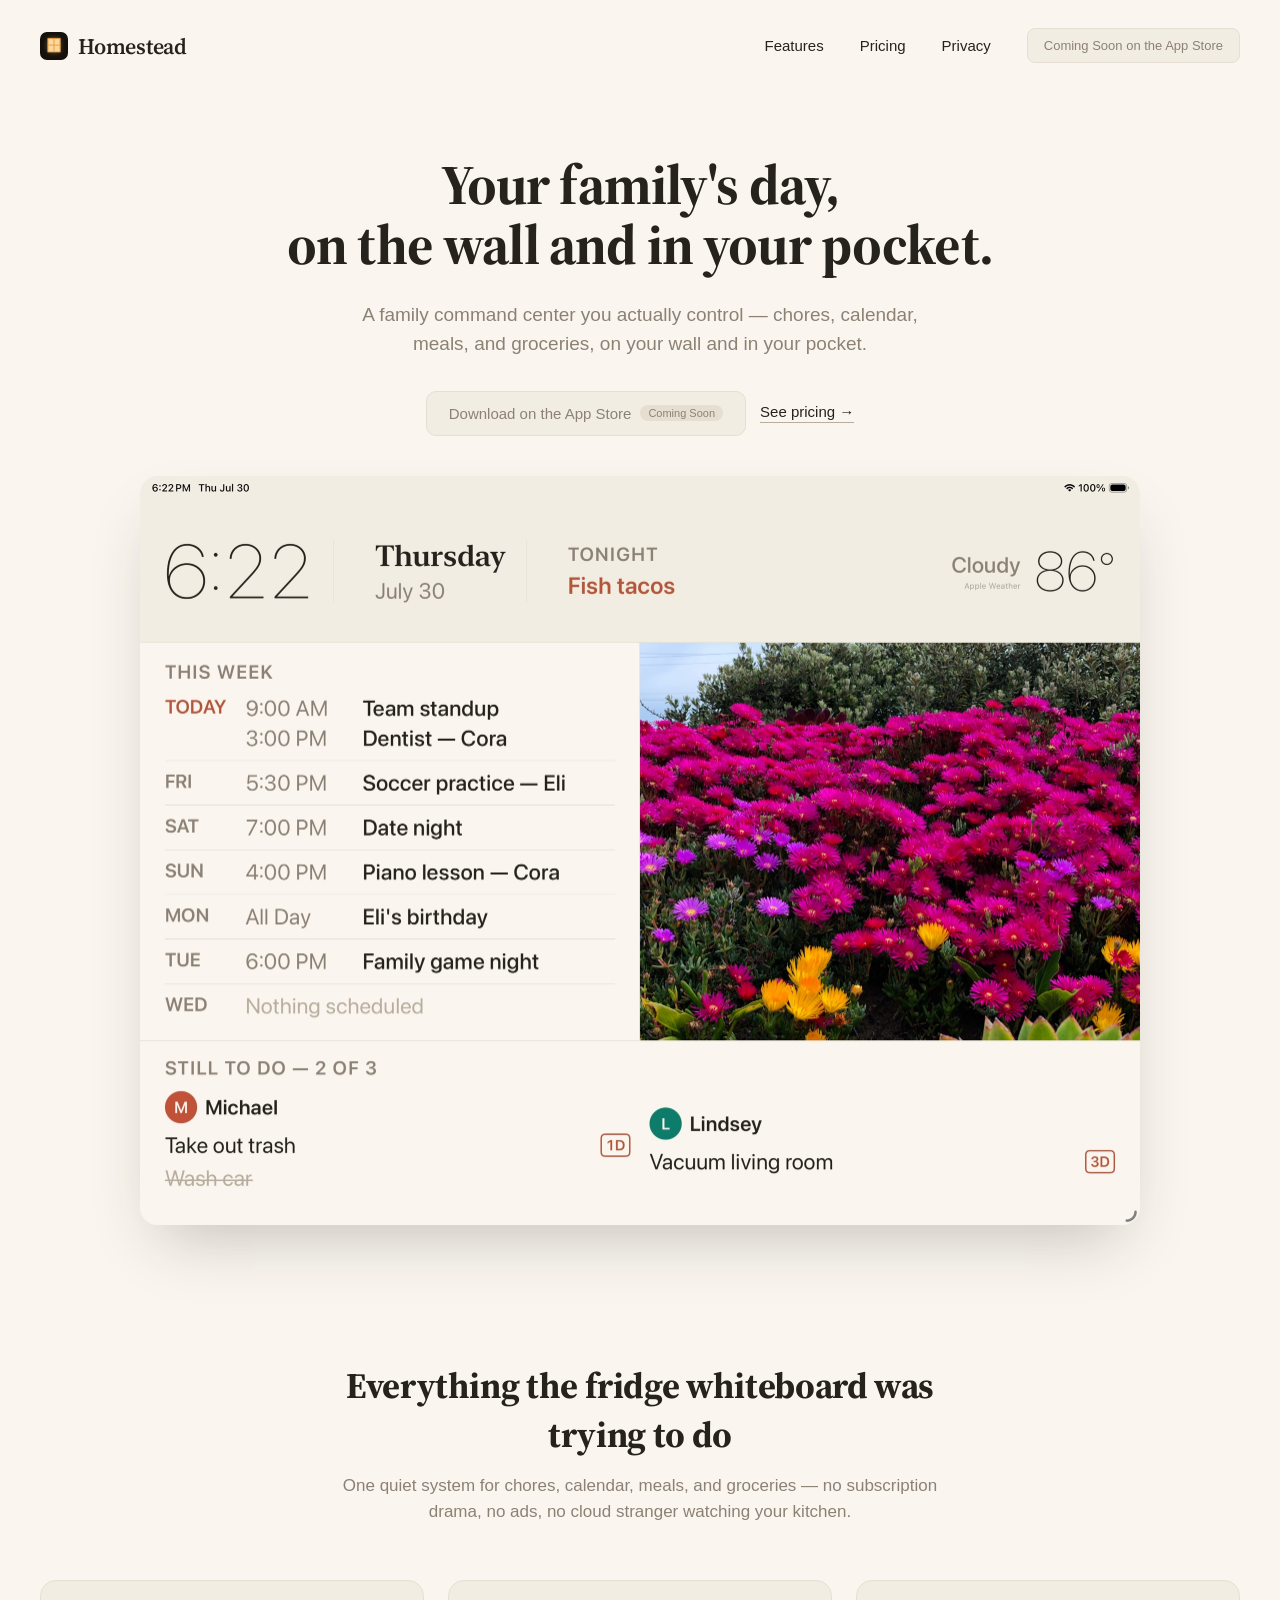
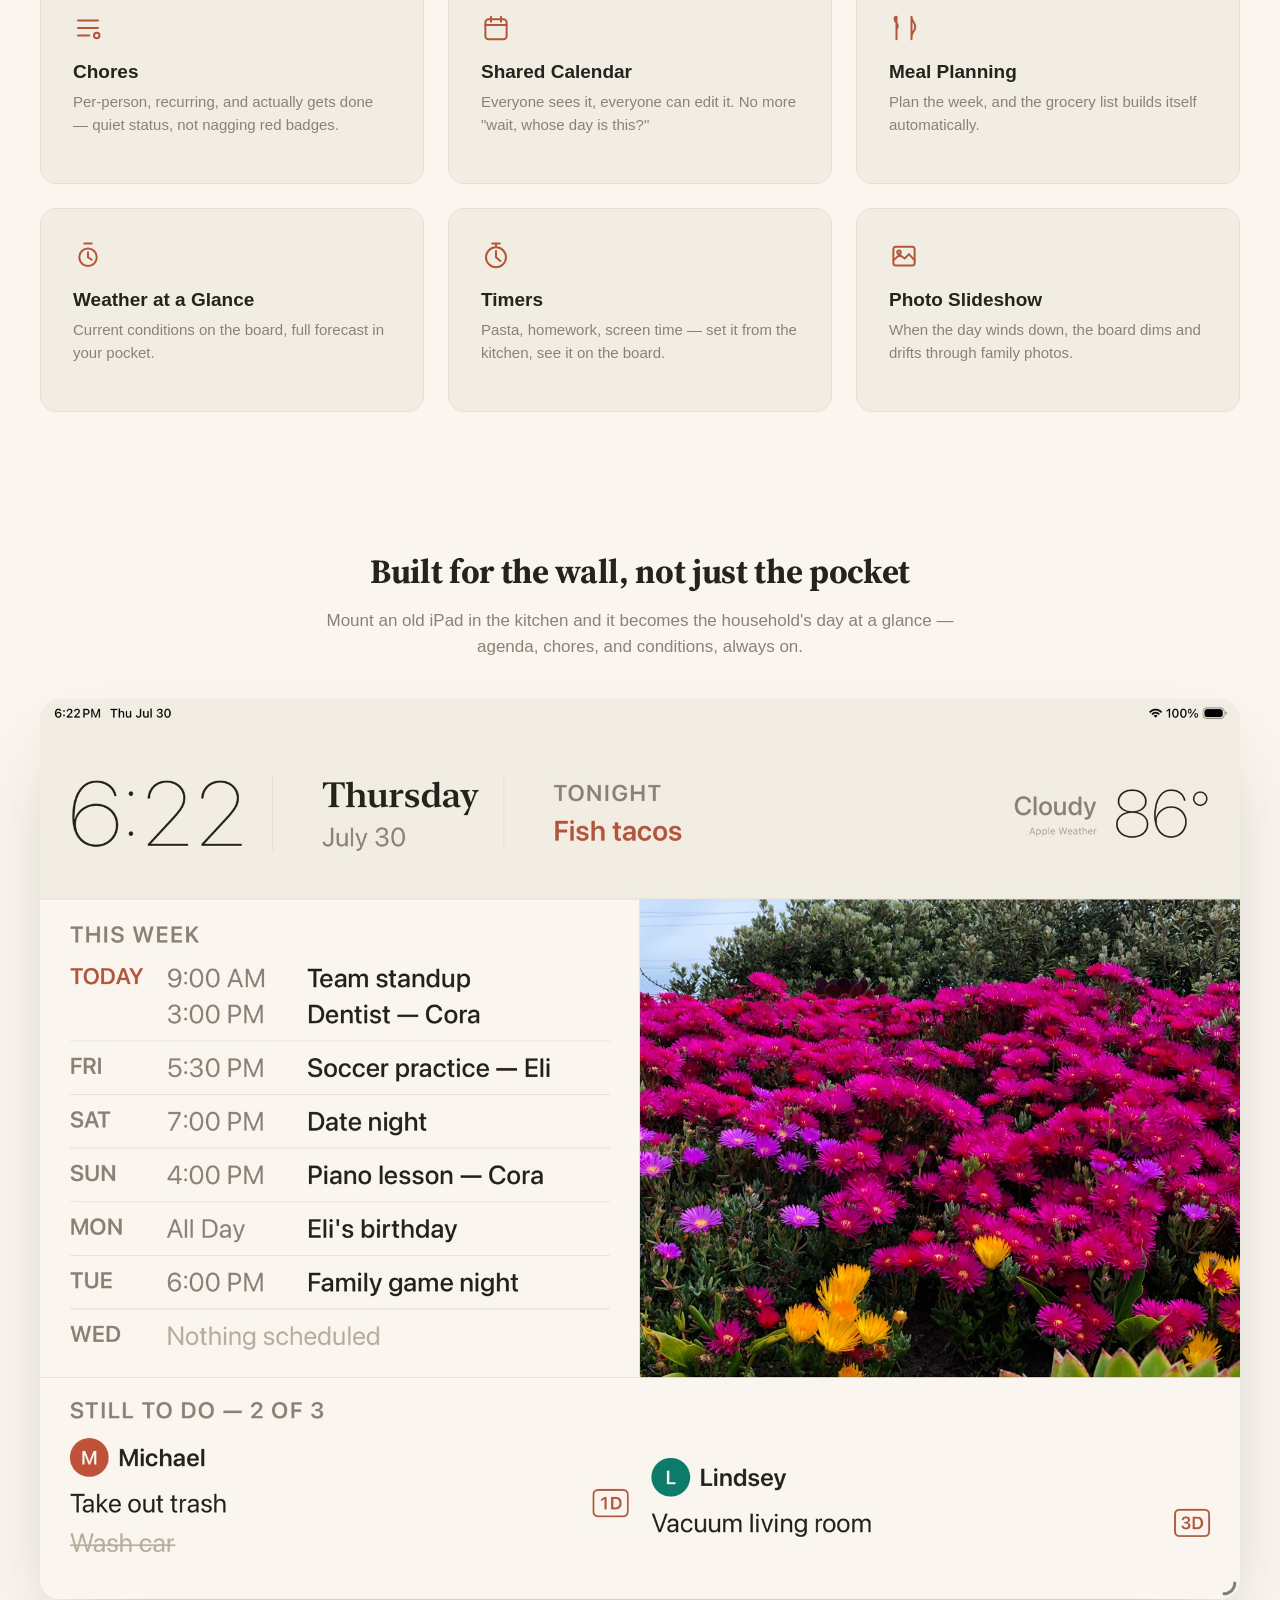
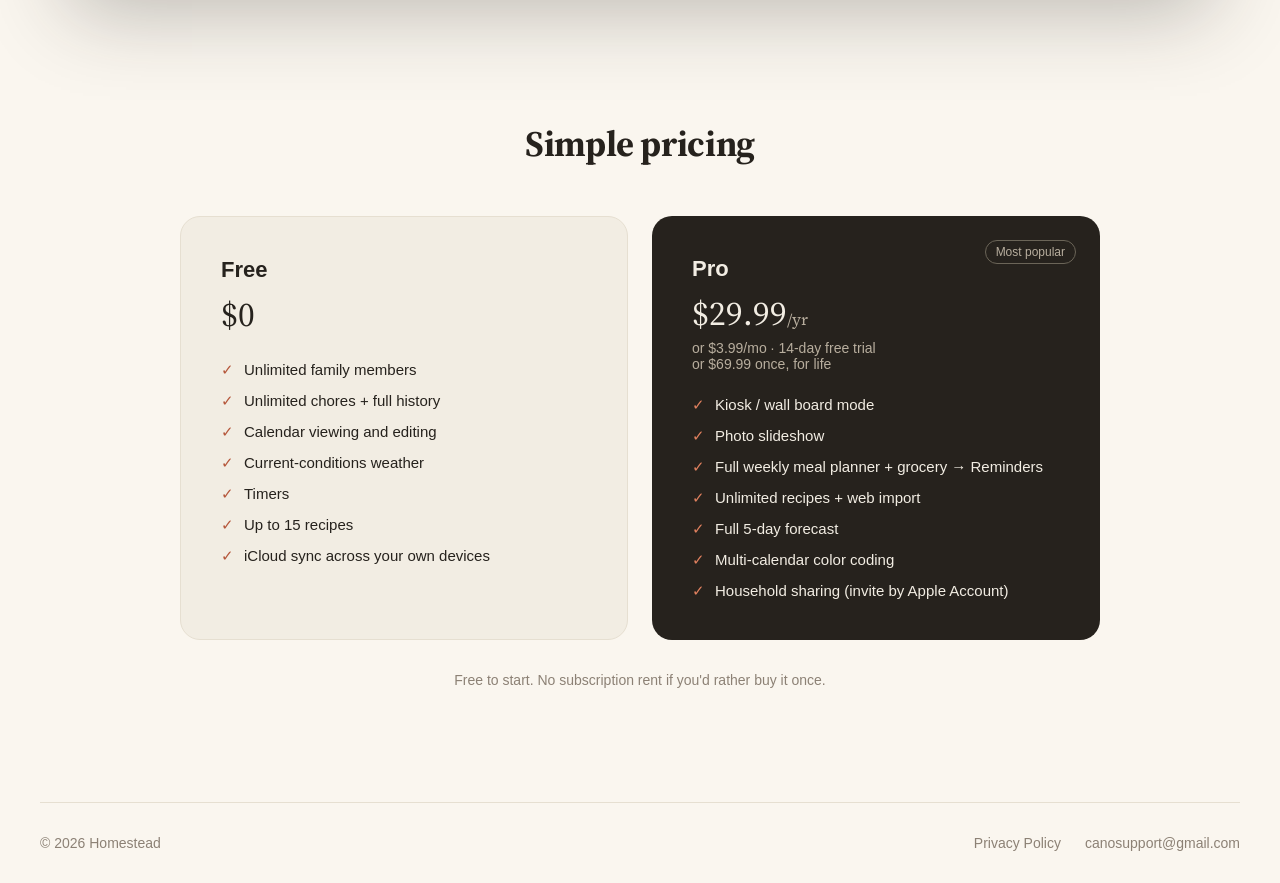
==== homestead/index.html @ 047c0277 "Migrate app marketing/privacy pages from Vercel to canosoftware.net Onward, Steward, Roadworthy, and" ====
<!DOCTYPE html>
<html lang="en">
<head>
<meta charset="utf-8">
<meta name="viewport" content="width=device-width, initial-scale=1">
<title>Homestead — Your family's day, on the wall and in your pocket.</title>
<meta name="description" content="Homestead is a family command center you actually control — chores, calendar, meals, and groceries, on your wall and in your pocket.">
<meta name="color-scheme" content="light dark">
<link rel="icon" href="assets/AppIcon.png">
<link rel="preconnect" href="https://fonts.googleapis.com">
<link href="https://fonts.googleapis.com/css2?family=Source+Serif+4:opsz,wght@8..60,400;8..60,600;8..60,700&display=swap" rel="stylesheet">
<link rel="stylesheet" href="styles.css">
</head>
<body>
<div class="wrap">

  <nav class="nav">
    <div class="nav-brand">
      <img src="assets/AppIcon.png" alt="Homestead icon">
      <span>Homestead</span>
    </div>
    <div class="nav-links">
      <a class="nav-link" href="#features">Features</a>
      <a class="nav-link" href="#pricing">Pricing</a>
      <a class="nav-link" href="privacy.html">Privacy</a>
      <!-- PLACEHOLDER: restyle as a normal enabled link with Apple's official App Store badge once Phase 18 (submission) is live -->
      <div class="badge-disabled" aria-disabled="true">
        <span>Coming Soon on the App Store</span>
      </div>
    </div>
  </nav>

  <section class="hero">
    <div class="hero-copy">
      <h1>Your family's day,<br>on the wall and in your pocket.</h1>
      <p class="hero-sub">A family command center you actually control — chores, calendar, meals, and groceries, on your wall and in your pocket.</p>
      <div class="hero-ctas">
        <!-- PLACEHOLDER: replace with Apple's official App Store badge + real link once Phase 18 (submission) is live -->
        <div class="cta-disabled" aria-disabled="true">
          <span>Download on the App Store</span>
          <span class="pill">Coming Soon</span>
        </div>
        <a class="hero-link" href="#pricing">See pricing →</a>
      </div>
    </div>
    <div class="hero-image">
      <div id="hero-board" class="screenshot-slot"><img src="assets/screenshot-board.jpg" alt="Homestead's kiosk board, mounted on a kitchen wall, showing the week's agenda, tonight's dinner, and everyone's chores" width="2000" height="1499" loading="eager"></div>
    </div>
  </section>

  <section id="features" class="features">
    <div class="features-head">
      <h2>Everything the fridge whiteboard was trying to do</h2>
      <p>One quiet system for chores, calendar, meals, and groceries — no subscription drama, no ads, no cloud stranger watching your kitchen.</p>
    </div>
    <div class="features-grid">

      <div class="feature-card">
        <svg width="30" height="30" viewBox="0 0 24 24" fill="none" stroke="#B5563A" stroke-width="1.6"><path d="M4 6h16M4 12h16M4 18h9" stroke-linecap="round"/><circle cx="19" cy="18" r="2.2"/></svg>
        <h3>Chores</h3>
        <p>Per-person, recurring, and actually gets done — quiet status, not nagging red badges.</p>
      </div>

      <div class="feature-card">
        <svg width="30" height="30" viewBox="0 0 24 24" fill="none" stroke="#B5563A" stroke-width="1.6"><rect x="3.5" y="5" width="17" height="16" rx="2.5"/><path d="M3.5 9.5h17M8 3v4M16 3v4" stroke-linecap="round"/></svg>
        <h3>Shared Calendar</h3>
        <p>Everyone sees it, everyone can edit it. No more "wait, whose day is this?"</p>
      </div>

      <div class="feature-card">
        <svg width="30" height="30" viewBox="0 0 24 24" fill="none" stroke="#B5563A" stroke-width="1.6"><path d="M6 3v18M6 3c-2 0-2 3 0 5s0 5 0 5M18 3v18M18 3c0 4 3 4 3 8s-3 4-3 8" stroke-linecap="round" stroke-linejoin="round"/></svg>
        <h3>Meal Planning</h3>
        <p>Plan the week, and the grocery list builds itself automatically.</p>
      </div>

      <div class="feature-card">
        <svg width="30" height="30" viewBox="0 0 24 24" fill="none" stroke="#B5563A" stroke-width="1.6"><circle cx="12" cy="13" r="7"/><path d="M12 9v4l3 2M9 2h6" stroke-linecap="round"/></svg>
        <h3>Weather at a Glance</h3>
        <p>Current conditions on the board, full forecast in your pocket.</p>
      </div>

      <div class="feature-card">
        <svg width="30" height="30" viewBox="0 0 24 24" fill="none" stroke="#B5563A" stroke-width="1.6"><circle cx="12" cy="13" r="8"/><path d="M12 8v5l3.5 3M9 2h6M12 2v2" stroke-linecap="round"/></svg>
        <h3>Timers</h3>
        <p>Pasta, homework, screen time — set it from the kitchen, see it on the board.</p>
      </div>

      <div class="feature-card">
        <svg width="30" height="30" viewBox="0 0 24 24" fill="none" stroke="#B5563A" stroke-width="1.6"><rect x="3.5" y="4.5" width="17" height="15" rx="2"/><path d="M3.5 15.5l5-4.5 4 3 3.5-3.5 4.5 5" stroke-linecap="round" stroke-linejoin="round"/><circle cx="8" cy="9" r="1.4"/></svg>
        <h3>Photo Slideshow</h3>
        <p>When the day winds down, the board dims and drifts through family photos.</p>
      </div>

    </div>
  </section>

  <section class="showcase">
    <div class="showcase-head">
      <h2>Built for the wall, not just the pocket</h2>
      <p>Mount an old iPad in the kitchen and it becomes the household's day at a glance — agenda, chores, and conditions, always on.</p>
    </div>
    <div id="board-showcase" class="screenshot-slot"><img src="assets/screenshot-board.jpg" alt="Homestead's kiosk board showing the week ahead, tonight's dinner, and each family member's chores" width="2000" height="1499" loading="lazy"></div>
  </section>

  <section id="pricing" class="pricing">
    <div class="pricing-head">
      <h2>Simple pricing</h2>
    </div>
    <div class="pricing-grid">

      <div class="price-card free">
        <h3>Free</h3>
        <div class="price-amount">$0</div>
        <ul class="price-list">
          <li><span class="check">✓</span>Unlimited family members</li>
          <li><span class="check">✓</span>Unlimited chores + full history</li>
          <li><span class="check">✓</span>Calendar viewing and editing</li>
          <li><span class="check">✓</span>Current-conditions weather</li>
          <li><span class="check">✓</span>Timers</li>
          <li><span class="check">✓</span>Up to 15 recipes</li>
          <li><span class="check">✓</span>iCloud sync across your own devices</li>
        </ul>
      </div>

      <div class="price-card pro">
        <div class="price-badge">Most popular</div>
        <h3>Pro</h3>
        <div class="price-amount">$29.99<span class="suffix">/yr</span></div>
        <div class="price-sub">or $3.99/mo · 14-day free trial<br>or $69.99 once, for life</div>
        <ul class="price-list">
          <li><span class="check">✓</span>Kiosk / wall board mode</li>
          <li><span class="check">✓</span>Photo slideshow</li>
          <li><span class="check">✓</span>Full weekly meal planner + grocery → Reminders</li>
          <li><span class="check">✓</span>Unlimited recipes + web import</li>
          <li><span class="check">✓</span>Full 5-day forecast</li>
          <li><span class="check">✓</span>Multi-calendar color coding</li>
          <li><span class="check">✓</span>Household sharing (invite by Apple Account)</li>
        </ul>
      </div>

    </div>
    <p class="pricing-caption">Free to start. No subscription rent if you'd rather buy it once.</p>
  </section>

  <footer class="footer">
    <div>© 2026 Homestead</div>
    <div class="footer-links">
      <a href="privacy.html">Privacy Policy</a>
      <a href="mailto:canosupport@gmail.com">canosupport@gmail.com</a>
    </div>
  </footer>

</div>
</body>
</html>
---- homestead/styles.css ----
/* Homestead marketing site — tokens from AppTheme.swift (Phase 9a), layout from the
   "Homestead Landing" Claude Design handoff. Static HTML/CSS, no framework. */

:root {
  --bg: #FAF6EF;
  --surface: #F2EDE3;
  --raised: #E6DFD1;
  --ink: #26221D;
  --ink-2: #8C8175;
  --ink-3: #B8AE9E;
  --hairline: #E6DFD1;
  --accent: #B5563A;
  --accent-hover: #9A452F;
  --pro-bg: #26221D;
  --pro-ink: #F2EDE3;
  --pro-ink-2: #B8AE9E;
  --pro-accent: #E0805F;
}

* { box-sizing: border-box; }

body {
  margin: 0;
  background: var(--bg);
  color: var(--ink);
  font-family: -apple-system, BlinkMacSystemFont, "SF Pro Text", "Segoe UI", Roboto, Helvetica, Arial, sans-serif;
}

a { color: var(--accent); text-decoration: none; }
a:hover { color: var(--accent-hover); text-decoration: underline; }

h1, h2, h3 {
  font-family: "Source Serif 4", Georgia, serif;
  margin: 0;
}

::selection { background: var(--raised); }

.wrap { max-width: 1280px; margin: 0 auto; padding: 0 40px; }

/* Nav */
.nav {
  display: flex;
  align-items: center;
  justify-content: space-between;
  padding: 28px 0;
}
.nav-brand {
  display: flex;
  align-items: center;
  gap: 10px;
  font-family: "Source Serif 4", Georgia, serif;
  font-size: 22px;
  font-weight: 600;
  letter-spacing: -0.01em;
  color: var(--ink);
}
.nav-brand img { width: 28px; height: 28px; border-radius: 7px; }
.nav-links { display: flex; align-items: center; gap: 36px; }
.nav-link { color: var(--ink); font-size: 15px; }
.badge-disabled {
  display: flex;
  align-items: center;
  gap: 8px;
  padding: 9px 16px;
  border: 1px solid var(--hairline);
  border-radius: 8px;
  background: var(--surface);
  color: var(--ink-2);
  font-size: 13px;
  cursor: not-allowed;
  user-select: none;
}

/* Hero */
.hero {
  display: grid;
  grid-template-columns: 1fr;
  gap: 28px;
  padding: 64px 0 40px;
  text-align: center;
  align-items: center;
}
.hero-copy { max-width: 760px; margin: 0 auto; }
.hero h1 {
  font-size: 56px;
  line-height: 1.08;
  letter-spacing: -0.015em;
}
.hero-sub {
  margin: 24px auto 0;
  max-width: 600px;
  font-size: 19px;
  line-height: 1.55;
  color: var(--ink-2);
}
.hero-ctas {
  margin-top: 32px;
  display: flex;
  gap: 14px;
  justify-content: center;
  align-items: center;
  flex-wrap: wrap;
}
.cta-disabled {
  display: flex;
  align-items: center;
  gap: 9px;
  padding: 13px 22px;
  border: 1px solid var(--hairline);
  border-radius: 10px;
  background: var(--surface);
  color: var(--ink-2);
  font-size: 15px;
  cursor: not-allowed;
  user-select: none;
}
.cta-disabled .pill {
  font-size: 11px;
  padding: 2px 8px;
  border-radius: 100px;
  background: var(--raised);
  color: var(--ink-2);
}
.hero-link {
  font-size: 15px;
  color: var(--ink);
  border-bottom: 1px solid var(--ink-3);
  padding-bottom: 2px;
}
.hero-link:hover { text-decoration: none; color: var(--accent); border-color: var(--accent); }
.hero-image { max-width: 1000px; margin: 12px auto 0; width: 100%; }

/* Real screenshots as of Phase 16 — was a dashed-border placeholder box before.
   No forced crop ratio: the image is shown in full at every viewport width,
   scaling by its own natural aspect ratio (width: 100%, height: auto) rather
   than being fit into a fixed-ratio box via object-fit: cover. Three earlier
   attempts (a fixed pixel height, aspect-ratio, padding-top) all forced some
   crop ratio onto the image and fought each other/the viewport instead of just
   letting the image be the image. */
.screenshot-slot {
  width: 100%;
  box-sizing: border-box;
}
.screenshot-slot img {
  width: 100%;
  height: auto;
  display: block;
}
#hero-board {
  border-radius: 18px;
  overflow: hidden;
  box-shadow: 0 30px 60px -20px rgba(38, 34, 29, 0.25);
}
#board-showcase {
  border-radius: 20px;
  overflow: hidden;
  box-shadow: 0 40px 80px -30px rgba(38, 34, 29, 0.3);
}

/* Features */
.features { padding: 96px 0; }
.features-head { text-align: center; max-width: 640px; margin: 0 auto 56px; }
.features-head h2 { font-size: 36px; letter-spacing: -0.01em; }
.features-head p { margin-top: 14px; font-size: 17px; color: var(--ink-2); line-height: 1.5; }
.features-grid {
  display: grid;
  grid-template-columns: repeat(3, 1fr);
  gap: 24px;
}
.feature-card {
  background: var(--surface);
  border: 1px solid var(--hairline);
  border-radius: 16px;
  padding: 32px;
}
.feature-card svg { display: block; }
.feature-card h3 {
  font-size: 19px;
  margin-top: 18px;
  font-weight: 600;
  font-family: -apple-system, sans-serif;
}
.feature-card p { margin-top: 8px; font-size: 15px; color: var(--ink-2); line-height: 1.5; }

/* Board showcase */
.showcase { padding: 40px 0 100px; }
.showcase-head { text-align: center; max-width: 640px; margin: 0 auto 40px; }
.showcase-head h2 { font-size: 34px; letter-spacing: -0.01em; }
.showcase-head p { margin-top: 14px; font-size: 17px; color: var(--ink-2); line-height: 1.5; }

/* Pricing */
.pricing { padding: 20px 0 100px; }
.pricing-head { text-align: center; max-width: 640px; margin: 0 auto 48px; }
.pricing-head h2 { font-size: 36px; letter-spacing: -0.01em; }
.pricing-grid {
  display: grid;
  grid-template-columns: 1fr 1fr;
  gap: 24px;
  max-width: 920px;
  margin: 0 auto;
}
.price-card {
  border-radius: 20px;
  padding: 40px;
  position: relative;
}
.price-card.free {
  background: var(--surface);
  border: 1px solid var(--hairline);
}
.price-card.pro {
  background: var(--pro-bg);
  color: var(--pro-ink);
}
.price-card h3 {
  font-size: 22px;
  font-weight: 600;
  font-family: -apple-system, sans-serif;
}
.price-card.pro h3 { color: var(--pro-ink); }
.price-amount {
  margin-top: 8px;
  font-size: 34px;
  font-family: "Source Serif 4", Georgia, serif;
}
.price-amount .suffix { font-size: 16px; color: var(--pro-ink-2); }
.price-sub { margin-top: 4px; font-size: 14px; color: var(--pro-ink-2); }
.price-badge {
  position: absolute;
  top: 24px;
  right: 24px;
  font-size: 12px;
  padding: 4px 10px;
  border-radius: 100px;
  border: 1px solid #6b6558;
  color: var(--pro-ink-2);
}
.price-list {
  margin: 24px 0 0;
  padding: 0;
  list-style: none;
  display: flex;
  flex-direction: column;
  gap: 13px;
}
.price-list li { font-size: 15px; color: var(--ink); display: flex; gap: 10px; }
.price-card.pro .price-list li { color: var(--pro-ink); }
.price-list .check { color: var(--accent); }
.price-card.pro .price-list .check { color: var(--pro-accent); }
.pricing-caption { text-align: center; margin-top: 32px; font-size: 14px; color: var(--ink-2); }

/* Footer */
.footer {
  border-top: 1px solid var(--hairline);
  padding: 32px 0;
  display: flex;
  justify-content: space-between;
  align-items: center;
  font-size: 14px;
  color: var(--ink-2);
  flex-wrap: wrap;
  gap: 12px;
}
.footer-links { display: flex; gap: 24px; }
.footer-links a { color: var(--ink-2); }

/* Privacy page */
.policy-page { max-width: 760px; margin: 0 auto; padding: 64px 40px 100px; }
.policy-back { font-size: 15px; }
.policy-page h1 {
  font-size: 40px;
  letter-spacing: -0.01em;
  margin-top: 28px;
}
.policy-updated { color: var(--ink-2); font-size: 14px; margin-top: 8px; }
.policy-page h2 { font-size: 21px; font-family: -apple-system, sans-serif; font-weight: 600; margin-top: 40px; }
.policy-page p { font-size: 16px; line-height: 1.6; color: var(--ink); margin-top: 12px; }

/* Responsive */
@media (max-width: 860px) {
  .wrap { padding: 0 24px; }
  .nav-links { gap: 18px; }
  .nav-link { display: none; }
  /* The disabled "Coming Soon" nav badge doesn't shrink or wrap gracefully — at
     phone widths it collided with the wordmark. The hero CTA already says
     "Coming Soon" prominently, so just drop the redundant nav copy here. */
  .badge-disabled { display: none; }
  .hero h1 { font-size: 38px; }
  .hero-sub { font-size: 17px; }
  .features-grid { grid-template-columns: 1fr; }
  .pricing-grid { grid-template-columns: 1fr; }
}

@media (prefers-color-scheme: dark) {
  :root {
    --bg: #17150F;
    --surface: #221F18;
    --raised: #2E2A21;
    --ink: #F2EDE3;
    --ink-2: #8C8175;
    --ink-3: #6B6154;
    --hairline: #2E2A21;
    --accent: #E0805F;
    --accent-hover: #F2A186;
    --pro-bg: #0F0D09;
    --pro-ink: #F2EDE3;
    --pro-ink-2: #8C8175;
    --pro-accent: #E0805F;
  }
}
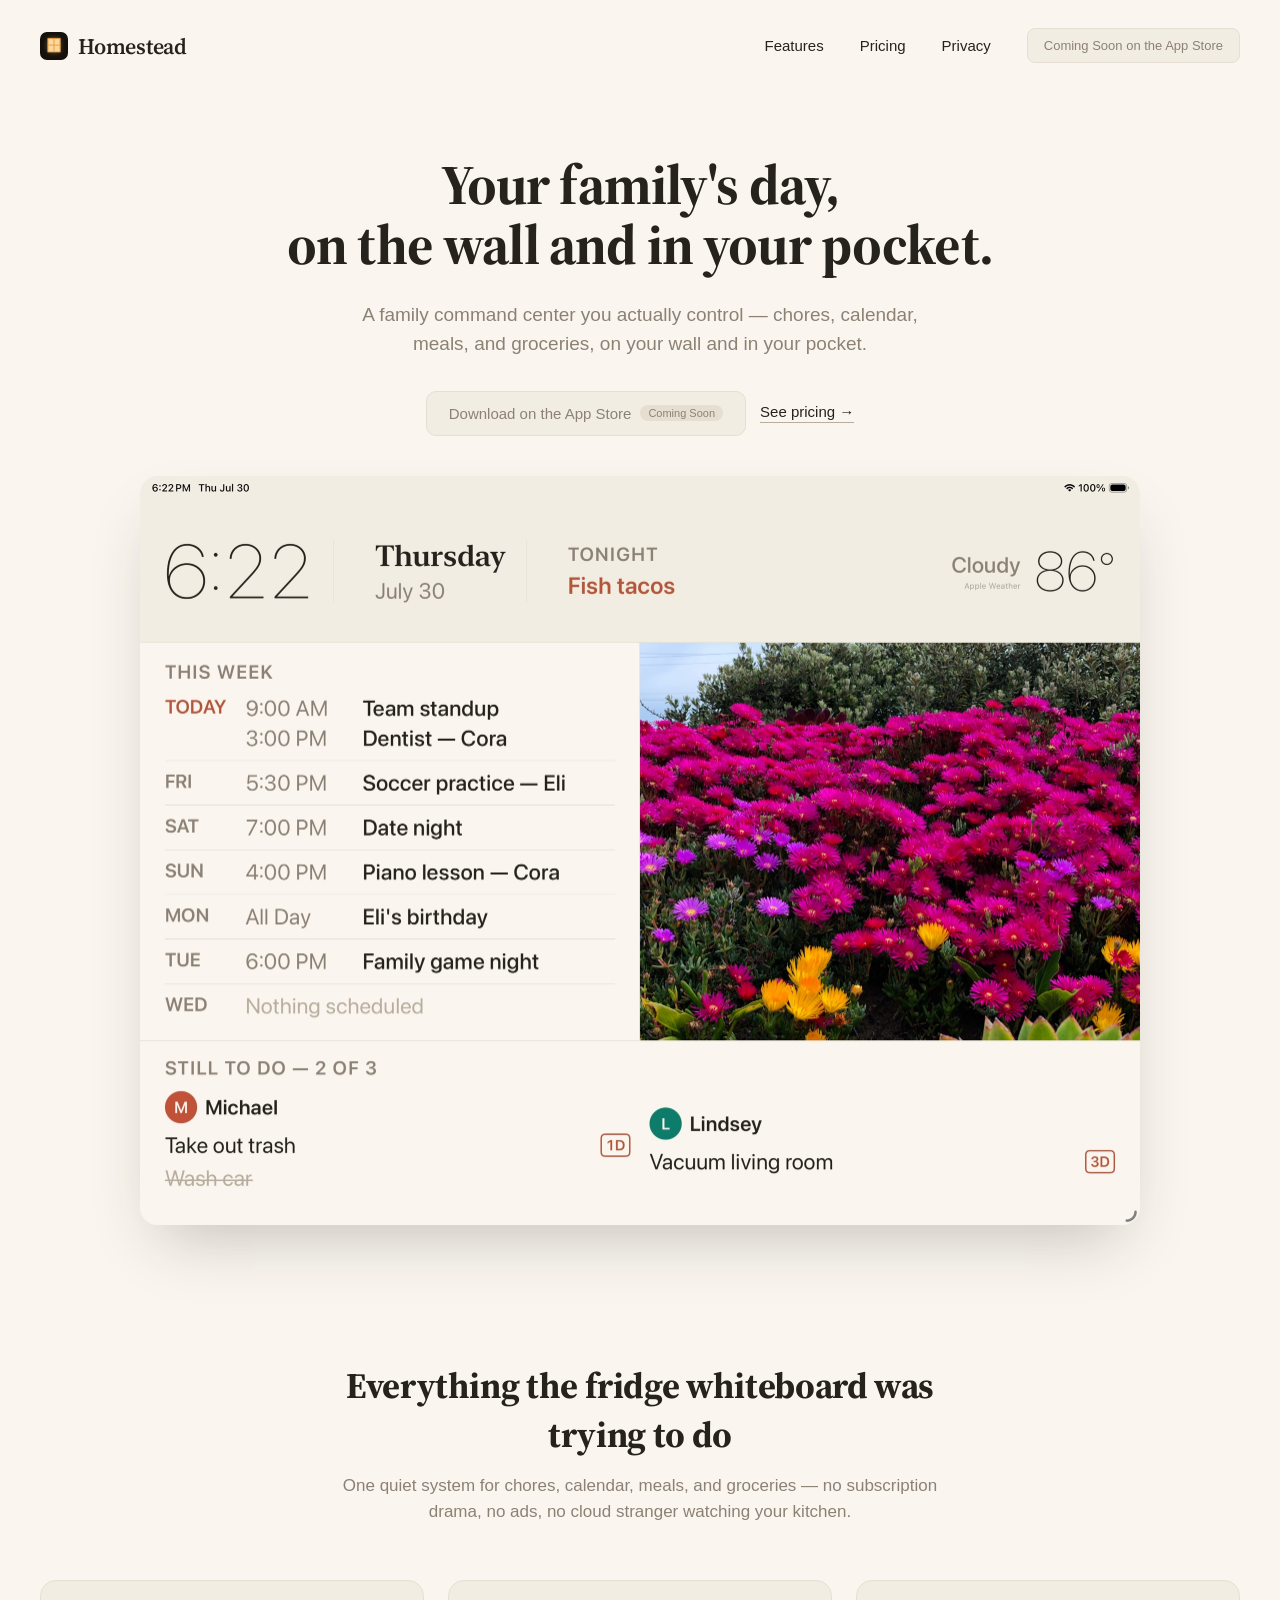
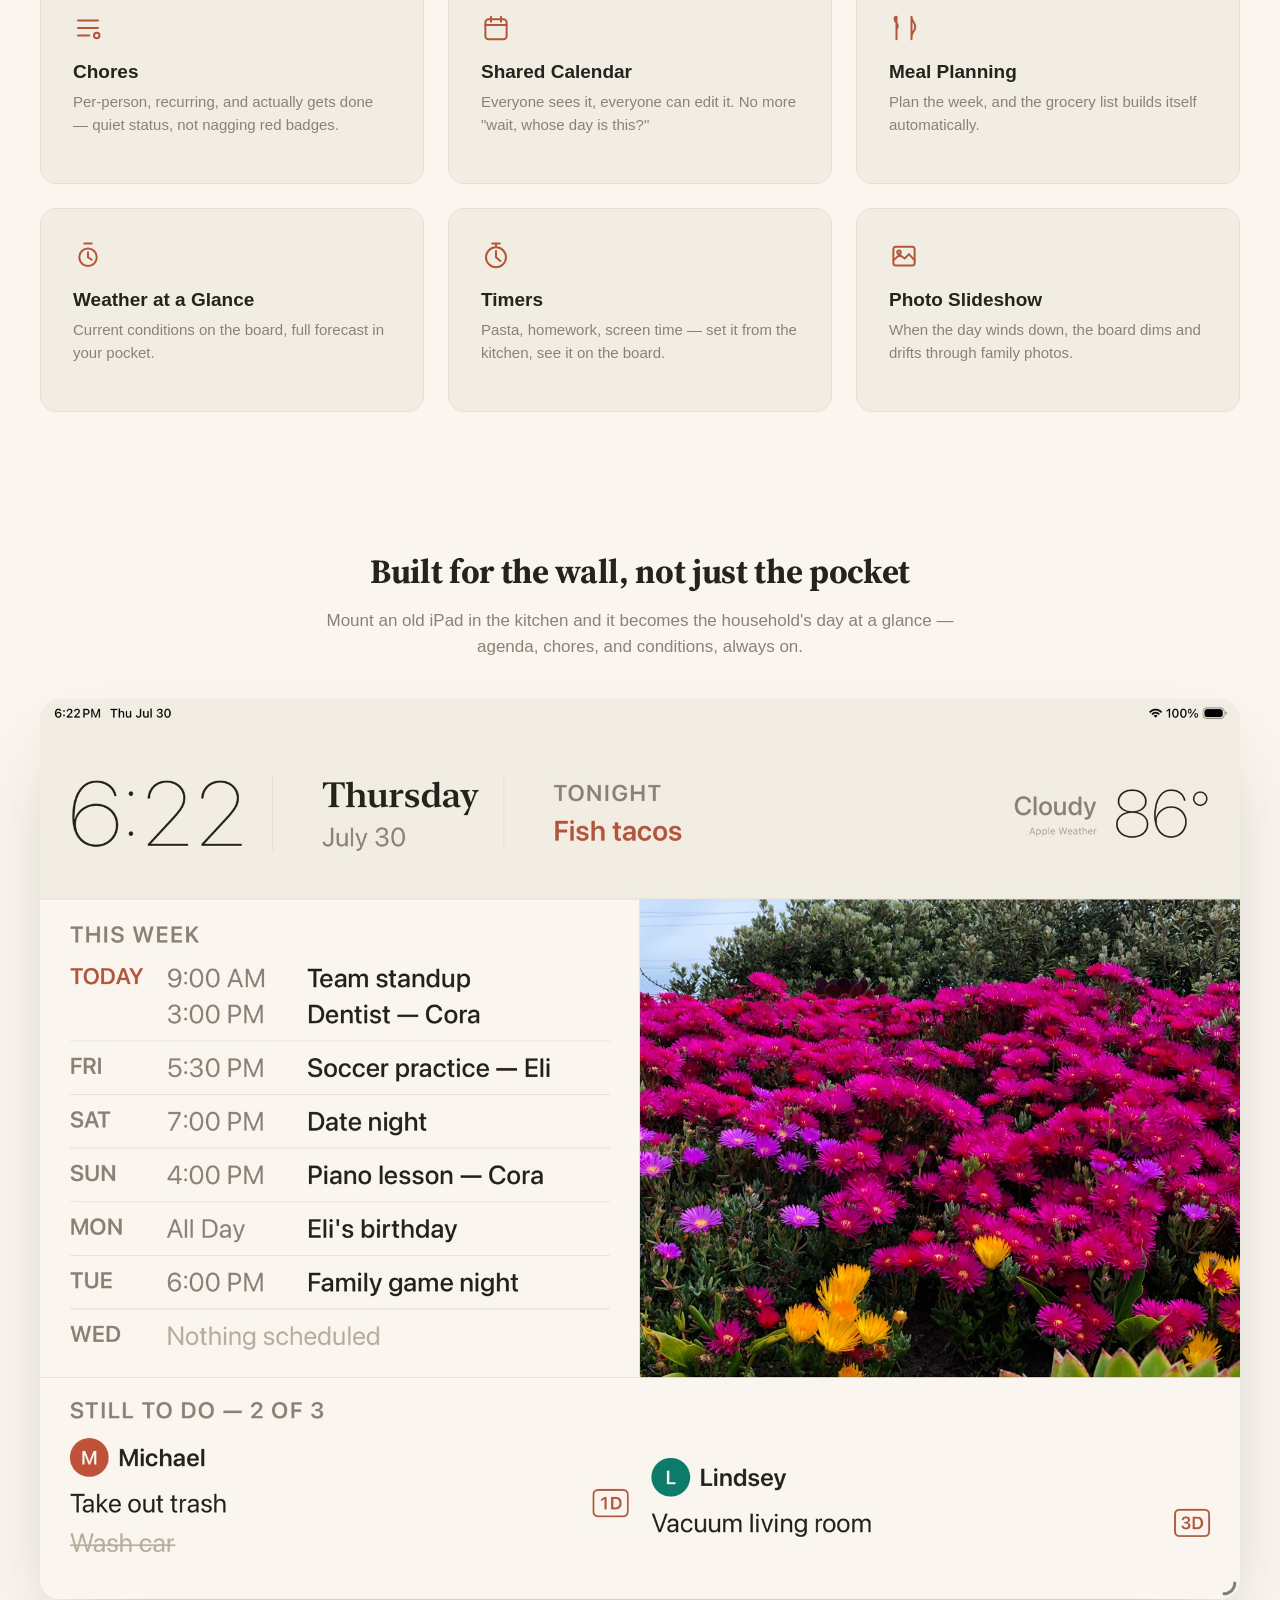
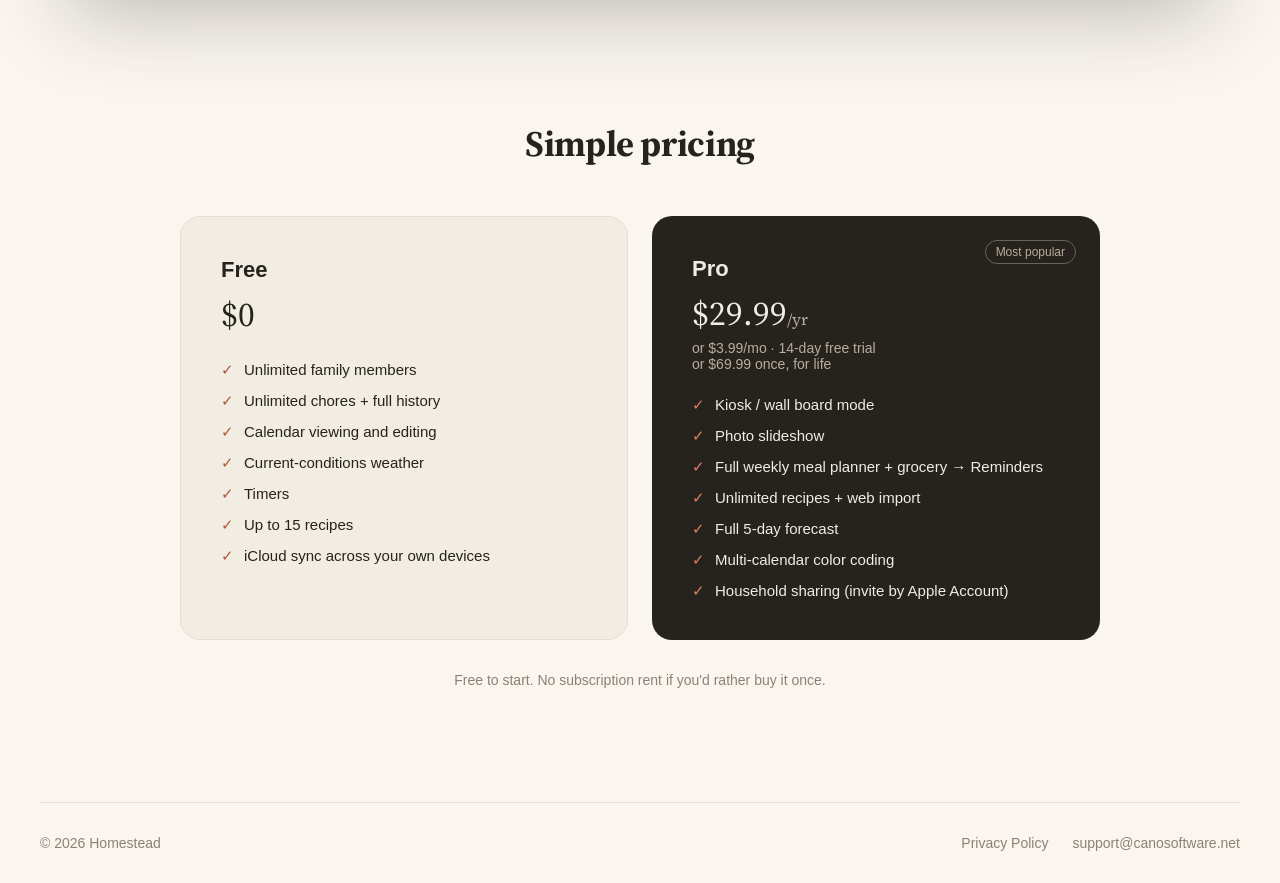
==== commit 19074925: "Update support email to support@canosoftware.net across app marketing sites Replaces the old canosup" ====
--- a/homestead/index.html
+++ b/homestead/index.html
@@ -146,7 +146,7 @@
     <div>© 2026 Homestead</div>
     <div class="footer-links">
       <a href="privacy.html">Privacy Policy</a>
-      <a href="mailto:canosupport@gmail.com">canosupport@gmail.com</a>
+      <a href="mailto:support@canosoftware.net">support@canosoftware.net</a>
     </div>
   </footer>
 
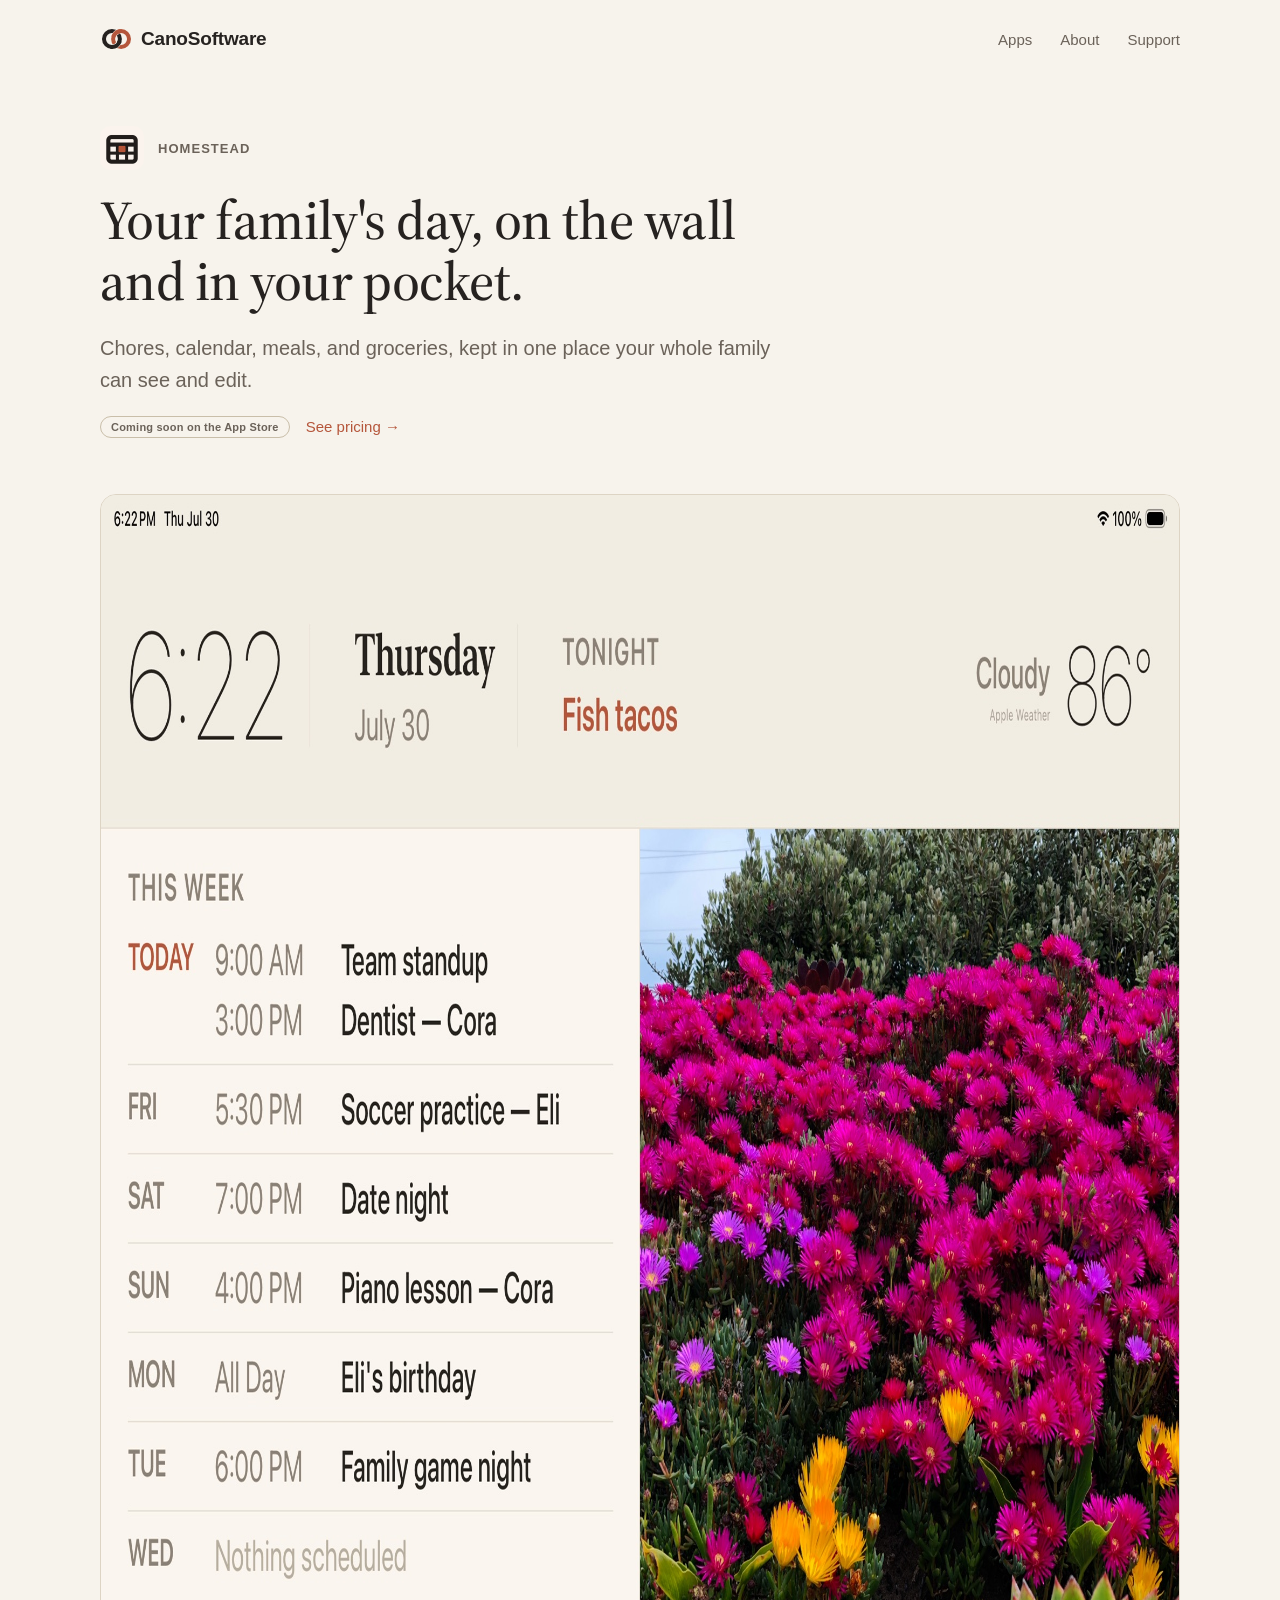
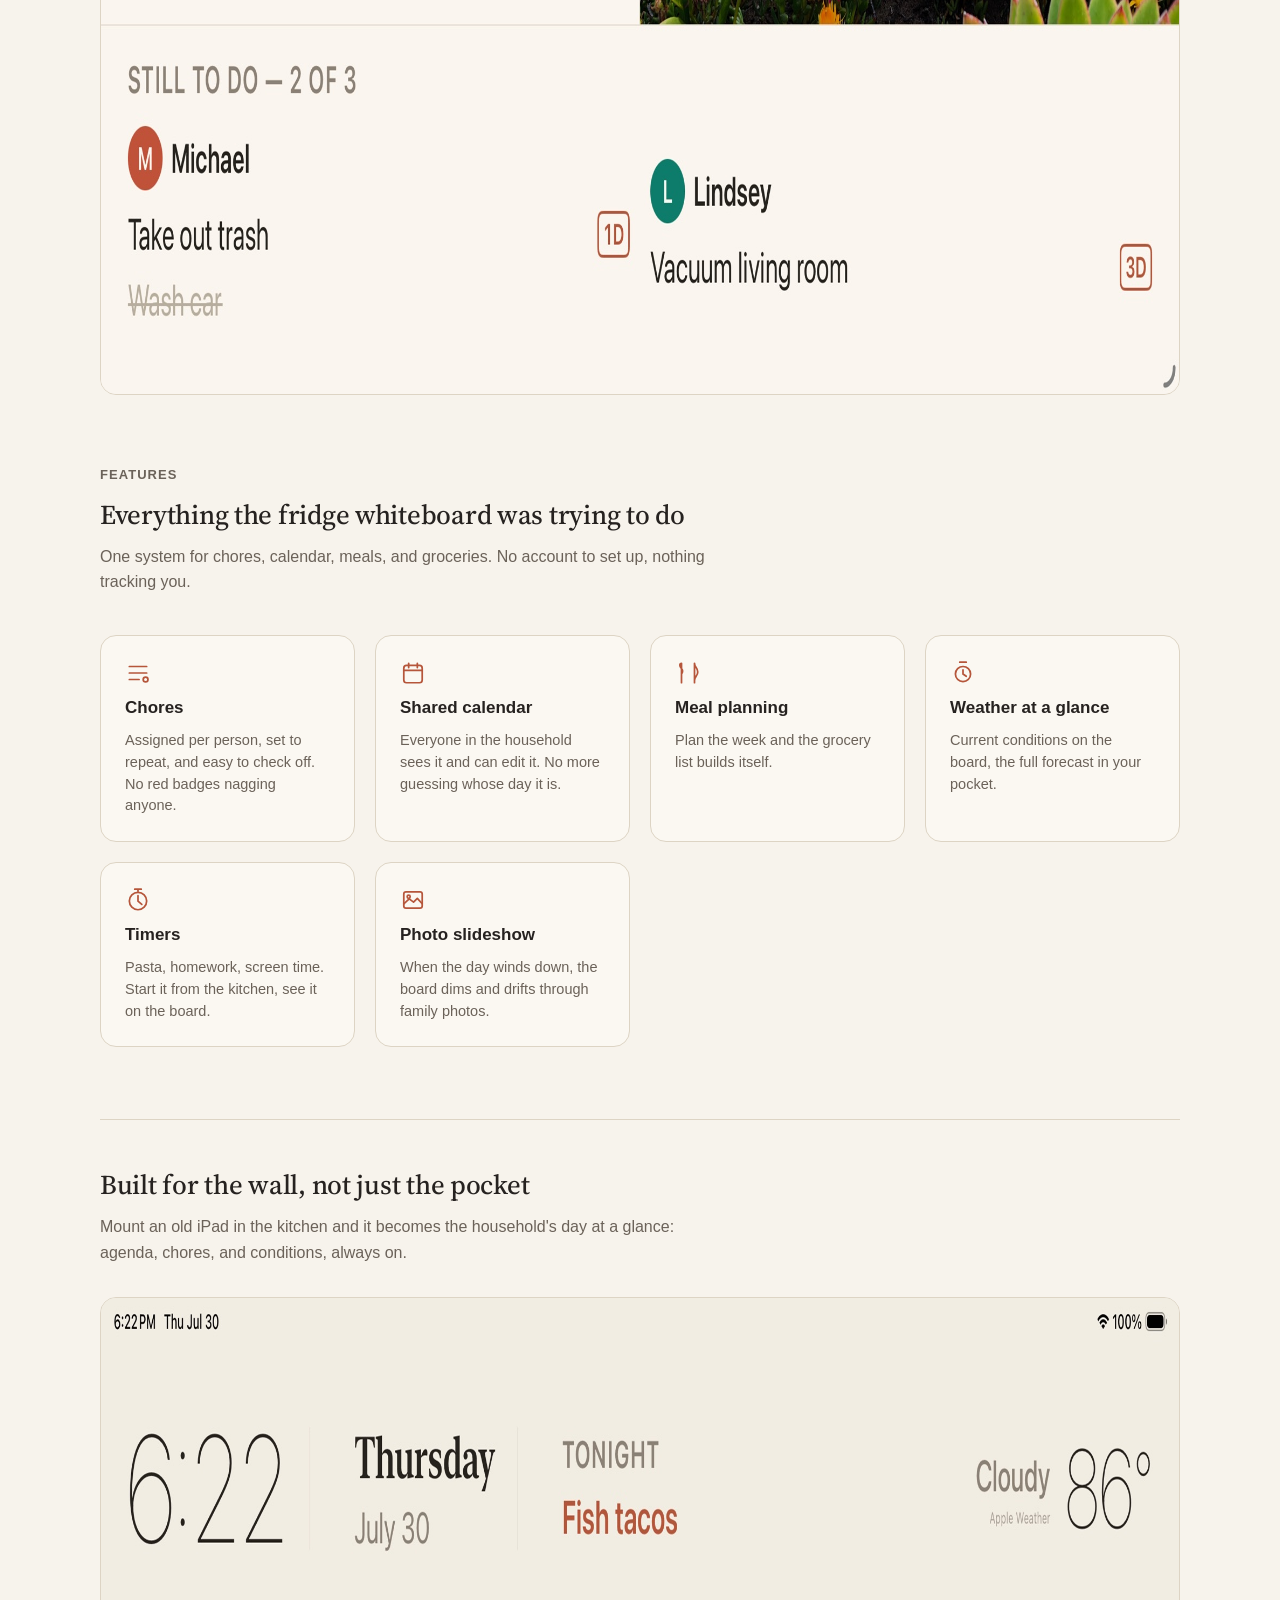
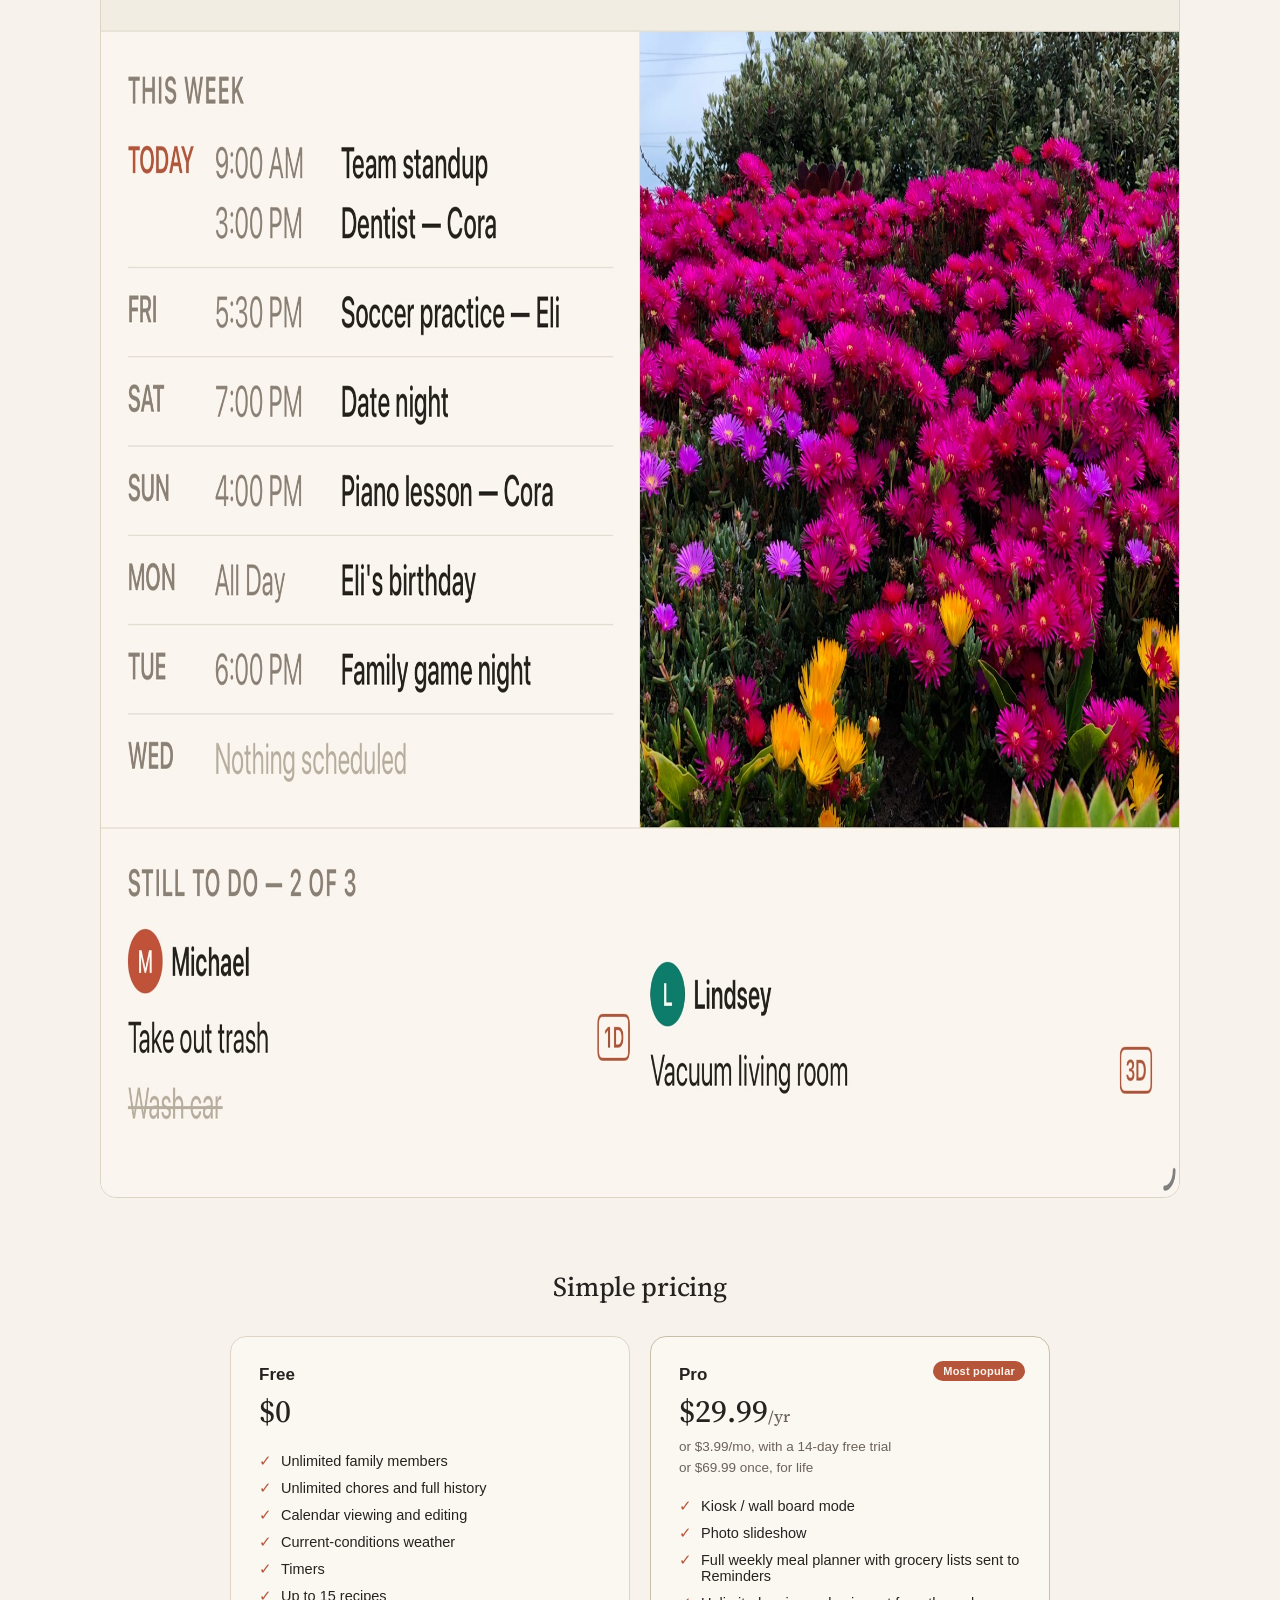
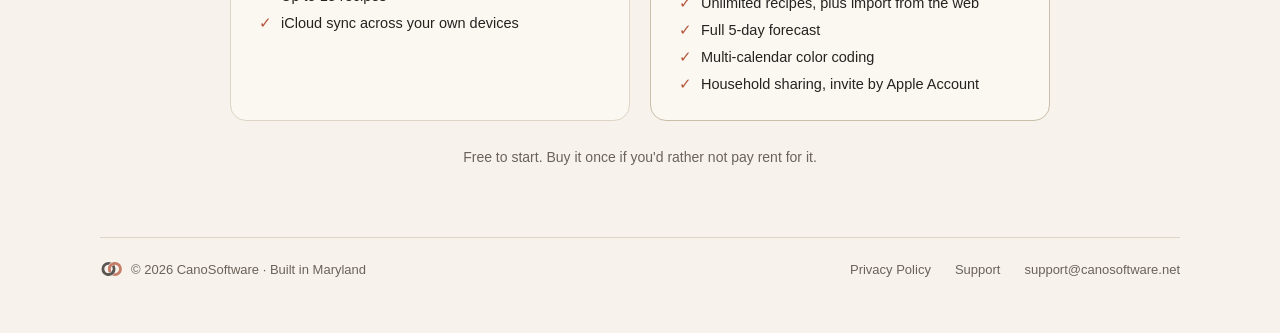
==== commit 27269499: "Redesign Homestead marketing site to match CanoSoftware's new design system Brings homestead/ in lin" ====
--- a/homestead/index.html
+++ b/homestead/index.html
@@ -4,152 +4,191 @@
 <meta charset="utf-8">
 <meta name="viewport" content="width=device-width, initial-scale=1">
 <title>Homestead — Your family's day, on the wall and in your pocket.</title>
-<meta name="description" content="Homestead is a family command center you actually control — chores, calendar, meals, and groceries, on your wall and in your pocket.">
-<meta name="color-scheme" content="light dark">
-<link rel="icon" href="assets/AppIcon.png">
+<meta name="description" content="Homestead keeps chores, the calendar, meals, and groceries in one place on your wall and in your pocket. Free to start, no subscription required.">
+<link rel="icon" type="image/png" sizes="32x32" href="assets/favicon-32.png">
+<link rel="icon" type="image/png" sizes="16x16" href="assets/favicon-16.png">
+<link rel="apple-touch-icon" href="assets/apple-touch-icon.png">
 <link rel="preconnect" href="https://fonts.googleapis.com">
-<link href="https://fonts.googleapis.com/css2?family=Source+Serif+4:opsz,wght@8..60,400;8..60,600;8..60,700&display=swap" rel="stylesheet">
-<link rel="stylesheet" href="styles.css">
+<link rel="preconnect" href="https://fonts.gstatic.com" crossorigin>
+<link href="https://fonts.googleapis.com/css2?family=Source+Serif+4:opsz,wght@8..60,500;8..60,600&display=swap" rel="stylesheet">
+<style>
+.mark-light{display:block;}
+.mark-dark{display:none;}
+@media (prefers-color-scheme: dark){
+  .mark-light{display:none;}
+  .mark-dark{display:block;}
+}
+:root{
+  --bg:#F7F3EC;--bg-alt:#EFE9DD;--card:#FBF8F2;
+  --text:#262220;--text-muted:#6B6259;
+  --accent:#B5563B;--accent-contrast:#FBF3EC;
+  --border:#DDD4C4;--border-strong:#C9BEA9;
+}
+@media (prefers-color-scheme: dark){
+  :root{
+    --bg:#17140F;--bg-alt:#211D17;--card:#1C1811;
+    --text:#EDE6DA;--text-muted:#A79C8C;
+    --accent:#E08863;--accent-contrast:#17140F;
+    --border:#33291F;--border-strong:#463A2B;
+  }
+}
+html{background:var(--bg);color-scheme:light dark;}
+body{margin:0;background:var(--bg);color:var(--text);font-family:-apple-system,BlinkMacSystemFont,'Segoe UI',Roboto,sans-serif;-webkit-font-smoothing:antialiased;}
+a{color:var(--accent);text-decoration:none;}
+a:hover{opacity:0.72;}
+::selection{background:var(--accent);color:var(--accent-contrast);}
+img{max-width:100%;display:block;}
+</style>
 </head>
 <body>
-<div class="wrap">
 
-  <nav class="nav">
-    <div class="nav-brand">
-      <img src="assets/AppIcon.png" alt="Homestead icon">
-      <span>Homestead</span>
-    </div>
-    <div class="nav-links">
-      <a class="nav-link" href="#features">Features</a>
-      <a class="nav-link" href="#pricing">Pricing</a>
-      <a class="nav-link" href="privacy.html">Privacy</a>
-      <!-- PLACEHOLDER: restyle as a normal enabled link with Apple's official App Store badge once Phase 18 (submission) is live -->
-      <div class="badge-disabled" aria-disabled="true">
-        <span>Coming Soon on the App Store</span>
-      </div>
+<div style="max-width:1080px;margin:0 auto;padding:0 24px;">
+
+  <nav style="display:flex;align-items:center;justify-content:space-between;gap:16px;padding:28px 0;flex-wrap:wrap;">
+    <a href="/index.html" style="display:flex;align-items:center;gap:10px;font-size:19px;font-weight:600;letter-spacing:-0.01em;color:var(--text);">
+      <img class="mark-light" src="/assets/mark.svg" alt="" width="31" height="20">
+      <img class="mark-dark" src="/assets/mark-dark.svg" alt="" width="31" height="20">
+      CanoSoftware
+    </a>
+    <div style="display:flex;gap:28px;flex-wrap:wrap;">
+      <a href="/index.html#apps" style="font-size:15px;color:var(--text-muted);">Apps</a>
+      <a href="/index.html#about" style="font-size:15px;color:var(--text-muted);">About</a>
+      <a href="/support.html" style="font-size:15px;color:var(--text-muted);">Support</a>
     </div>
   </nav>
 
-  <section class="hero">
-    <div class="hero-copy">
-      <h1>Your family's day,<br>on the wall and in your pocket.</h1>
-      <p class="hero-sub">A family command center you actually control — chores, calendar, meals, and groceries, on your wall and in your pocket.</p>
-      <div class="hero-ctas">
-        <!-- PLACEHOLDER: replace with Apple's official App Store badge + real link once Phase 18 (submission) is live -->
-        <div class="cta-disabled" aria-disabled="true">
-          <span>Download on the App Store</span>
-          <span class="pill">Coming Soon</span>
-        </div>
-        <a class="hero-link" href="#pricing">See pricing →</a>
-      </div>
+  <header style="display:flex;flex-direction:column;gap:20px;padding:48px 0 56px;max-width:680px;">
+    <div style="display:flex;align-items:center;gap:14px;">
+      <img src="/icons/homestead-icon.png" alt="Homestead app icon" width="44" height="44" style="border-radius:10px;object-fit:cover;background:var(--bg-alt);">
+      <span style="font-size:13px;font-weight:600;letter-spacing:0.08em;text-transform:uppercase;color:var(--text-muted);">Homestead</span>
     </div>
-    <div class="hero-image">
-      <div id="hero-board" class="screenshot-slot"><img src="assets/screenshot-board.jpg" alt="Homestead's kiosk board, mounted on a kitchen wall, showing the week's agenda, tonight's dinner, and everyone's chores" width="2000" height="1499" loading="eager"></div>
+    <h1 style="font-family:'Source Serif 4',ui-serif,Georgia,'Iowan Old Style','Palatino Linotype',serif;font-weight:500;font-size:clamp(2.1rem,5vw + 1rem,3.4rem);line-height:1.12;letter-spacing:-0.01em;margin:0;color:var(--text);">Your family's day, on the wall and in your pocket.</h1>
+    <p style="font-size:clamp(1.05rem,2.5vw,1.25rem);line-height:1.6;color:var(--text-muted);margin:0;">Chores, calendar, meals, and groceries, kept in one place your whole family can see and edit.</p>
+    <div style="display:flex;align-items:center;gap:16px;flex-wrap:wrap;">
+      <span style="font-size:11px;font-weight:600;letter-spacing:0.02em;padding:4px 10px;border-radius:20px;border:1px solid var(--border-strong);color:var(--text-muted);white-space:nowrap;">Coming soon on the App Store</span>
+      <a href="#pricing" style="font-size:15px;color:var(--accent);">See pricing →</a>
+    </div>
+  </header>
+
+  <section style="padding:0 0 72px;">
+    <div style="border:1px solid var(--border);border-radius:16px;overflow:hidden;background:var(--card);">
+      <img src="assets/screenshot-board.jpg" alt="Homestead's kiosk board mounted on a kitchen wall, showing the week's agenda, tonight's dinner, and everyone's chores" width="2000" height="1499">
     </div>
   </section>
 
-  <section id="features" class="features">
-    <div class="features-head">
-      <h2>Everything the fridge whiteboard was trying to do</h2>
-      <p>One quiet system for chores, calendar, meals, and groceries — no subscription drama, no ads, no cloud stranger watching your kitchen.</p>
+  <section id="features" style="padding:0 0 72px;">
+    <h2 style="font-size:13px;font-weight:600;letter-spacing:0.08em;text-transform:uppercase;color:var(--text-muted);margin:0 0 16px;">Features</h2>
+    <div style="max-width:640px;margin:0 0 40px;">
+      <h3 style="font-family:'Source Serif 4',ui-serif,Georgia,'Iowan Old Style','Palatino Linotype',serif;font-weight:500;font-size:1.7rem;line-height:1.25;letter-spacing:-0.01em;margin:0 0 12px;color:var(--text);">Everything the fridge whiteboard was trying to do</h3>
+      <p style="font-size:16px;line-height:1.6;color:var(--text-muted);margin:0;">One system for chores, calendar, meals, and groceries. No account to set up, nothing tracking you.</p>
     </div>
-    <div class="features-grid">
+    <div style="display:grid;grid-template-columns:repeat(auto-fit,minmax(240px,1fr));gap:20px;">
 
-      <div class="feature-card">
-        <svg width="30" height="30" viewBox="0 0 24 24" fill="none" stroke="#B5563A" stroke-width="1.6"><path d="M4 6h16M4 12h16M4 18h9" stroke-linecap="round"/><circle cx="19" cy="18" r="2.2"/></svg>
-        <h3>Chores</h3>
-        <p>Per-person, recurring, and actually gets done — quiet status, not nagging red badges.</p>
+      <div style="display:flex;flex-direction:column;gap:12px;padding:24px;border:1px solid var(--border);border-radius:16px;background:var(--card);">
+        <svg width="26" height="26" viewBox="0 0 24 24" fill="none" stroke="var(--accent)" stroke-width="1.6"><path d="M4 6h16M4 12h16M4 18h9" stroke-linecap="round"/><circle cx="19" cy="18" r="2.2"/></svg>
+        <span style="font-size:17px;font-weight:600;color:var(--text);">Chores</span>
+        <p style="margin:0;font-size:14.5px;line-height:1.5;color:var(--text-muted);">Assigned per person, set to repeat, and easy to check off. No red badges nagging anyone.</p>
       </div>
 
-      <div class="feature-card">
-        <svg width="30" height="30" viewBox="0 0 24 24" fill="none" stroke="#B5563A" stroke-width="1.6"><rect x="3.5" y="5" width="17" height="16" rx="2.5"/><path d="M3.5 9.5h17M8 3v4M16 3v4" stroke-linecap="round"/></svg>
-        <h3>Shared Calendar</h3>
-        <p>Everyone sees it, everyone can edit it. No more "wait, whose day is this?"</p>
+      <div style="display:flex;flex-direction:column;gap:12px;padding:24px;border:1px solid var(--border);border-radius:16px;background:var(--card);">
+        <svg width="26" height="26" viewBox="0 0 24 24" fill="none" stroke="var(--accent)" stroke-width="1.6"><rect x="3.5" y="5" width="17" height="16" rx="2.5"/><path d="M3.5 9.5h17M8 3v4M16 3v4" stroke-linecap="round"/></svg>
+        <span style="font-size:17px;font-weight:600;color:var(--text);">Shared calendar</span>
+        <p style="margin:0;font-size:14.5px;line-height:1.5;color:var(--text-muted);">Everyone in the household sees it and can edit it. No more guessing whose day it is.</p>
       </div>
 
-      <div class="feature-card">
-        <svg width="30" height="30" viewBox="0 0 24 24" fill="none" stroke="#B5563A" stroke-width="1.6"><path d="M6 3v18M6 3c-2 0-2 3 0 5s0 5 0 5M18 3v18M18 3c0 4 3 4 3 8s-3 4-3 8" stroke-linecap="round" stroke-linejoin="round"/></svg>
-        <h3>Meal Planning</h3>
-        <p>Plan the week, and the grocery list builds itself automatically.</p>
+      <div style="display:flex;flex-direction:column;gap:12px;padding:24px;border:1px solid var(--border);border-radius:16px;background:var(--card);">
+        <svg width="26" height="26" viewBox="0 0 24 24" fill="none" stroke="var(--accent)" stroke-width="1.6"><path d="M6 3v18M6 3c-2 0-2 3 0 5s0 5 0 5M18 3v18M18 3c0 4 3 4 3 8s-3 4-3 8" stroke-linecap="round" stroke-linejoin="round"/></svg>
+        <span style="font-size:17px;font-weight:600;color:var(--text);">Meal planning</span>
+        <p style="margin:0;font-size:14.5px;line-height:1.5;color:var(--text-muted);">Plan the week and the grocery list builds itself.</p>
       </div>
 
-      <div class="feature-card">
-        <svg width="30" height="30" viewBox="0 0 24 24" fill="none" stroke="#B5563A" stroke-width="1.6"><circle cx="12" cy="13" r="7"/><path d="M12 9v4l3 2M9 2h6" stroke-linecap="round"/></svg>
-        <h3>Weather at a Glance</h3>
-        <p>Current conditions on the board, full forecast in your pocket.</p>
+      <div style="display:flex;flex-direction:column;gap:12px;padding:24px;border:1px solid var(--border);border-radius:16px;background:var(--card);">
+        <svg width="26" height="26" viewBox="0 0 24 24" fill="none" stroke="var(--accent)" stroke-width="1.6"><circle cx="12" cy="13" r="7"/><path d="M12 9v4l3 2M9 2h6" stroke-linecap="round"/></svg>
+        <span style="font-size:17px;font-weight:600;color:var(--text);">Weather at a glance</span>
+        <p style="margin:0;font-size:14.5px;line-height:1.5;color:var(--text-muted);">Current conditions on the board, the full forecast in your pocket.</p>
       </div>
 
-      <div class="feature-card">
-        <svg width="30" height="30" viewBox="0 0 24 24" fill="none" stroke="#B5563A" stroke-width="1.6"><circle cx="12" cy="13" r="8"/><path d="M12 8v5l3.5 3M9 2h6M12 2v2" stroke-linecap="round"/></svg>
-        <h3>Timers</h3>
-        <p>Pasta, homework, screen time — set it from the kitchen, see it on the board.</p>
+      <div style="display:flex;flex-direction:column;gap:12px;padding:24px;border:1px solid var(--border);border-radius:16px;background:var(--card);">
+        <svg width="26" height="26" viewBox="0 0 24 24" fill="none" stroke="var(--accent)" stroke-width="1.6"><circle cx="12" cy="13" r="8"/><path d="M12 8v5l3.5 3M9 2h6M12 2v2" stroke-linecap="round"/></svg>
+        <span style="font-size:17px;font-weight:600;color:var(--text);">Timers</span>
+        <p style="margin:0;font-size:14.5px;line-height:1.5;color:var(--text-muted);">Pasta, homework, screen time. Start it from the kitchen, see it on the board.</p>
       </div>
 
-      <div class="feature-card">
-        <svg width="30" height="30" viewBox="0 0 24 24" fill="none" stroke="#B5563A" stroke-width="1.6"><rect x="3.5" y="4.5" width="17" height="15" rx="2"/><path d="M3.5 15.5l5-4.5 4 3 3.5-3.5 4.5 5" stroke-linecap="round" stroke-linejoin="round"/><circle cx="8" cy="9" r="1.4"/></svg>
-        <h3>Photo Slideshow</h3>
-        <p>When the day winds down, the board dims and drifts through family photos.</p>
+      <div style="display:flex;flex-direction:column;gap:12px;padding:24px;border:1px solid var(--border);border-radius:16px;background:var(--card);">
+        <svg width="26" height="26" viewBox="0 0 24 24" fill="none" stroke="var(--accent)" stroke-width="1.6"><rect x="3.5" y="4.5" width="17" height="15" rx="2"/><path d="M3.5 15.5l5-4.5 4 3 3.5-3.5 4.5 5" stroke-linecap="round" stroke-linejoin="round"/><circle cx="8" cy="9" r="1.4"/></svg>
+        <span style="font-size:17px;font-weight:600;color:var(--text);">Photo slideshow</span>
+        <p style="margin:0;font-size:14.5px;line-height:1.5;color:var(--text-muted);">When the day winds down, the board dims and drifts through family photos.</p>
       </div>
 
     </div>
   </section>
 
-  <section class="showcase">
-    <div class="showcase-head">
-      <h2>Built for the wall, not just the pocket</h2>
-      <p>Mount an old iPad in the kitchen and it becomes the household's day at a glance — agenda, chores, and conditions, always on.</p>
+  <section style="padding:0 0 72px;border-top:1px solid var(--border);">
+    <div style="max-width:620px;margin:48px 0 32px;">
+      <h2 style="font-family:'Source Serif 4',ui-serif,Georgia,'Iowan Old Style','Palatino Linotype',serif;font-weight:500;font-size:1.7rem;line-height:1.25;letter-spacing:-0.01em;margin:0 0 12px;color:var(--text);">Built for the wall, not just the pocket</h2>
+      <p style="font-size:16px;line-height:1.6;color:var(--text-muted);margin:0;">Mount an old iPad in the kitchen and it becomes the household's day at a glance: agenda, chores, and conditions, always on.</p>
     </div>
-    <div id="board-showcase" class="screenshot-slot"><img src="assets/screenshot-board.jpg" alt="Homestead's kiosk board showing the week ahead, tonight's dinner, and each family member's chores" width="2000" height="1499" loading="lazy"></div>
+    <div style="border:1px solid var(--border);border-radius:16px;overflow:hidden;background:var(--card);">
+      <img src="assets/screenshot-board.jpg" alt="Homestead's kiosk board showing the week ahead, tonight's dinner, and each family member's chores" width="2000" height="1499">
+    </div>
   </section>
 
-  <section id="pricing" class="pricing">
-    <div class="pricing-head">
-      <h2>Simple pricing</h2>
-    </div>
-    <div class="pricing-grid">
+  <section id="pricing" style="padding:0 0 72px;">
+    <h2 style="font-family:'Source Serif 4',ui-serif,Georgia,'Iowan Old Style','Palatino Linotype',serif;font-weight:500;font-size:1.7rem;line-height:1.25;letter-spacing:-0.01em;margin:0 0 32px;color:var(--text);text-align:center;">Simple pricing</h2>
+    <div style="display:grid;grid-template-columns:repeat(auto-fit,minmax(280px,1fr));gap:20px;max-width:820px;margin:0 auto;">
 
-      <div class="price-card free">
-        <h3>Free</h3>
-        <div class="price-amount">$0</div>
-        <ul class="price-list">
-          <li><span class="check">✓</span>Unlimited family members</li>
-          <li><span class="check">✓</span>Unlimited chores + full history</li>
-          <li><span class="check">✓</span>Calendar viewing and editing</li>
-          <li><span class="check">✓</span>Current-conditions weather</li>
-          <li><span class="check">✓</span>Timers</li>
-          <li><span class="check">✓</span>Up to 15 recipes</li>
-          <li><span class="check">✓</span>iCloud sync across your own devices</li>
+      <div style="display:flex;flex-direction:column;gap:20px;padding:28px;border:1px solid var(--border);border-radius:16px;background:var(--card);">
+        <div>
+          <span style="font-size:17px;font-weight:600;color:var(--text);">Free</span>
+          <div style="font-family:'Source Serif 4',ui-serif,Georgia,'Iowan Old Style','Palatino Linotype',serif;font-size:2rem;font-weight:500;color:var(--text);margin-top:4px;">$0</div>
+        </div>
+        <ul style="margin:0;padding:0;list-style:none;display:flex;flex-direction:column;gap:11px;">
+          <li style="font-size:14.5px;color:var(--text);display:flex;gap:9px;"><span style="color:var(--accent);">✓</span>Unlimited family members</li>
+          <li style="font-size:14.5px;color:var(--text);display:flex;gap:9px;"><span style="color:var(--accent);">✓</span>Unlimited chores and full history</li>
+          <li style="font-size:14.5px;color:var(--text);display:flex;gap:9px;"><span style="color:var(--accent);">✓</span>Calendar viewing and editing</li>
+          <li style="font-size:14.5px;color:var(--text);display:flex;gap:9px;"><span style="color:var(--accent);">✓</span>Current-conditions weather</li>
+          <li style="font-size:14.5px;color:var(--text);display:flex;gap:9px;"><span style="color:var(--accent);">✓</span>Timers</li>
+          <li style="font-size:14.5px;color:var(--text);display:flex;gap:9px;"><span style="color:var(--accent);">✓</span>Up to 15 recipes</li>
+          <li style="font-size:14.5px;color:var(--text);display:flex;gap:9px;"><span style="color:var(--accent);">✓</span>iCloud sync across your own devices</li>
         </ul>
       </div>
 
-      <div class="price-card pro">
-        <div class="price-badge">Most popular</div>
-        <h3>Pro</h3>
-        <div class="price-amount">$29.99<span class="suffix">/yr</span></div>
-        <div class="price-sub">or $3.99/mo · 14-day free trial<br>or $69.99 once, for life</div>
-        <ul class="price-list">
-          <li><span class="check">✓</span>Kiosk / wall board mode</li>
-          <li><span class="check">✓</span>Photo slideshow</li>
-          <li><span class="check">✓</span>Full weekly meal planner + grocery → Reminders</li>
-          <li><span class="check">✓</span>Unlimited recipes + web import</li>
-          <li><span class="check">✓</span>Full 5-day forecast</li>
-          <li><span class="check">✓</span>Multi-calendar color coding</li>
-          <li><span class="check">✓</span>Household sharing (invite by Apple Account)</li>
+      <div style="display:flex;flex-direction:column;gap:20px;padding:28px;border:1px solid var(--border-strong);border-radius:16px;background:var(--card);position:relative;">
+        <span style="position:absolute;top:24px;right:24px;font-size:11px;font-weight:600;letter-spacing:0.02em;padding:4px 10px;border-radius:20px;background:var(--accent);color:var(--accent-contrast);">Most popular</span>
+        <div>
+          <span style="font-size:17px;font-weight:600;color:var(--text);">Pro</span>
+          <div style="font-family:'Source Serif 4',ui-serif,Georgia,'Iowan Old Style','Palatino Linotype',serif;font-size:2rem;font-weight:500;color:var(--text);margin-top:4px;">$29.99<span style="font-size:1rem;color:var(--text-muted);">/yr</span></div>
+          <div style="font-size:13.5px;color:var(--text-muted);margin-top:4px;line-height:1.5;">or $3.99/mo, with a 14-day free trial<br>or $69.99 once, for life</div>
+        </div>
+        <ul style="margin:0;padding:0;list-style:none;display:flex;flex-direction:column;gap:11px;">
+          <li style="font-size:14.5px;color:var(--text);display:flex;gap:9px;"><span style="color:var(--accent);">✓</span>Kiosk / wall board mode</li>
+          <li style="font-size:14.5px;color:var(--text);display:flex;gap:9px;"><span style="color:var(--accent);">✓</span>Photo slideshow</li>
+          <li style="font-size:14.5px;color:var(--text);display:flex;gap:9px;"><span style="color:var(--accent);">✓</span>Full weekly meal planner with grocery lists sent to Reminders</li>
+          <li style="font-size:14.5px;color:var(--text);display:flex;gap:9px;"><span style="color:var(--accent);">✓</span>Unlimited recipes, plus import from the web</li>
+          <li style="font-size:14.5px;color:var(--text);display:flex;gap:9px;"><span style="color:var(--accent);">✓</span>Full 5-day forecast</li>
+          <li style="font-size:14.5px;color:var(--text);display:flex;gap:9px;"><span style="color:var(--accent);">✓</span>Multi-calendar color coding</li>
+          <li style="font-size:14.5px;color:var(--text);display:flex;gap:9px;"><span style="color:var(--accent);">✓</span>Household sharing, invite by Apple Account</li>
         </ul>
       </div>
 
     </div>
-    <p class="pricing-caption">Free to start. No subscription rent if you'd rather buy it once.</p>
+    <p style="text-align:center;font-size:14px;color:var(--text-muted);margin:28px 0 0;">Free to start. Buy it once if you'd rather not pay rent for it.</p>
   </section>
 
-  <footer class="footer">
-    <div>© 2026 Homestead</div>
-    <div class="footer-links">
-      <a href="privacy.html">Privacy Policy</a>
-      <a href="mailto:support@canosoftware.net">support@canosoftware.net</a>
+  <footer style="padding:24px 0 56px;border-top:1px solid var(--border);display:flex;align-items:center;justify-content:space-between;flex-wrap:wrap;gap:12px;">
+    <div style="display:flex;align-items:center;gap:9px;">
+      <img class="mark-light" src="/assets/mark.svg" alt="" width="22" height="14" style="opacity:.75;">
+      <img class="mark-dark" src="/assets/mark-dark.svg" alt="" width="22" height="14" style="opacity:.75;">
+      <p style="font-size:13px;color:var(--text-muted);margin:0;">© 2026 CanoSoftware · Built in Maryland</p>
+    </div>
+    <div style="display:flex;gap:24px;flex-wrap:wrap;">
+      <a href="privacy.html" style="font-size:13px;color:var(--text-muted);">Privacy Policy</a>
+      <a href="/support.html" style="font-size:13px;color:var(--text-muted);">Support</a>
+      <a href="mailto:support@canosoftware.net" style="font-size:13px;color:var(--text-muted);">support@canosoftware.net</a>
     </div>
   </footer>
 
 </div>
+
 </body>
 </html>
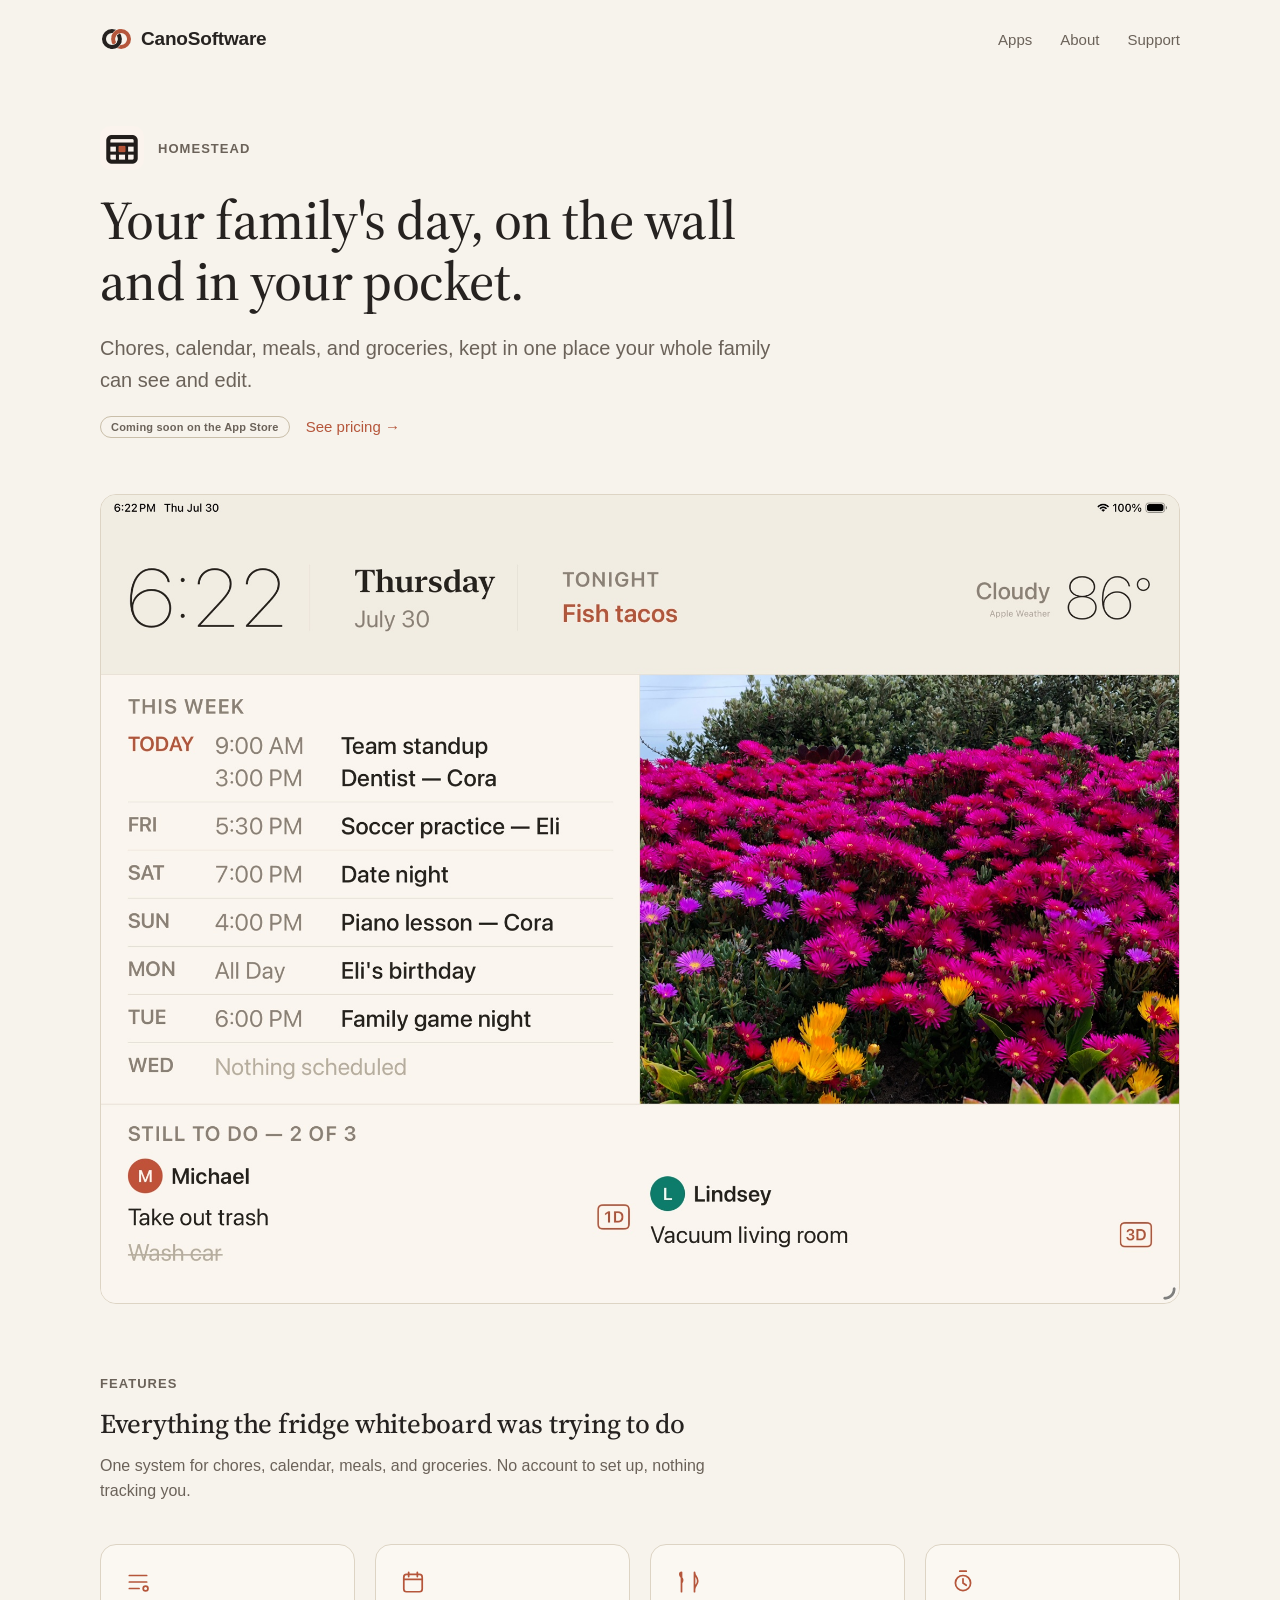
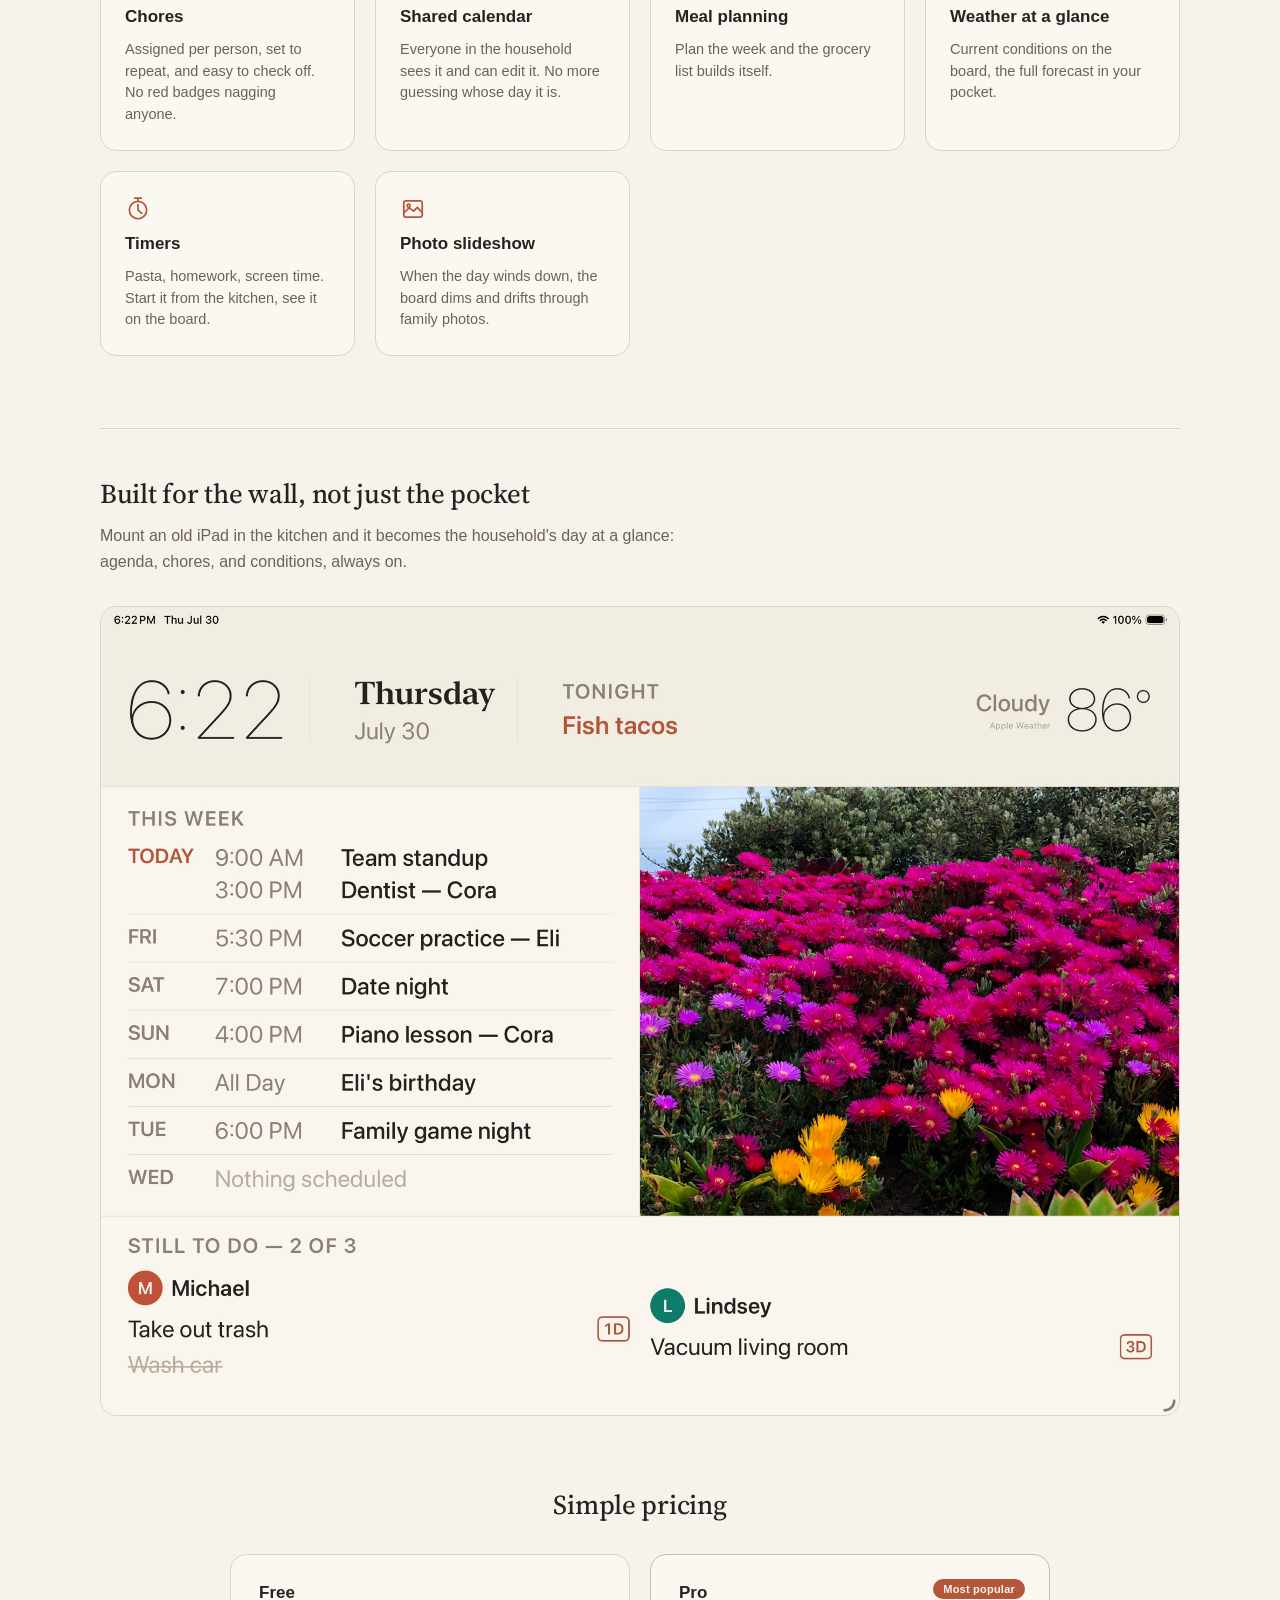
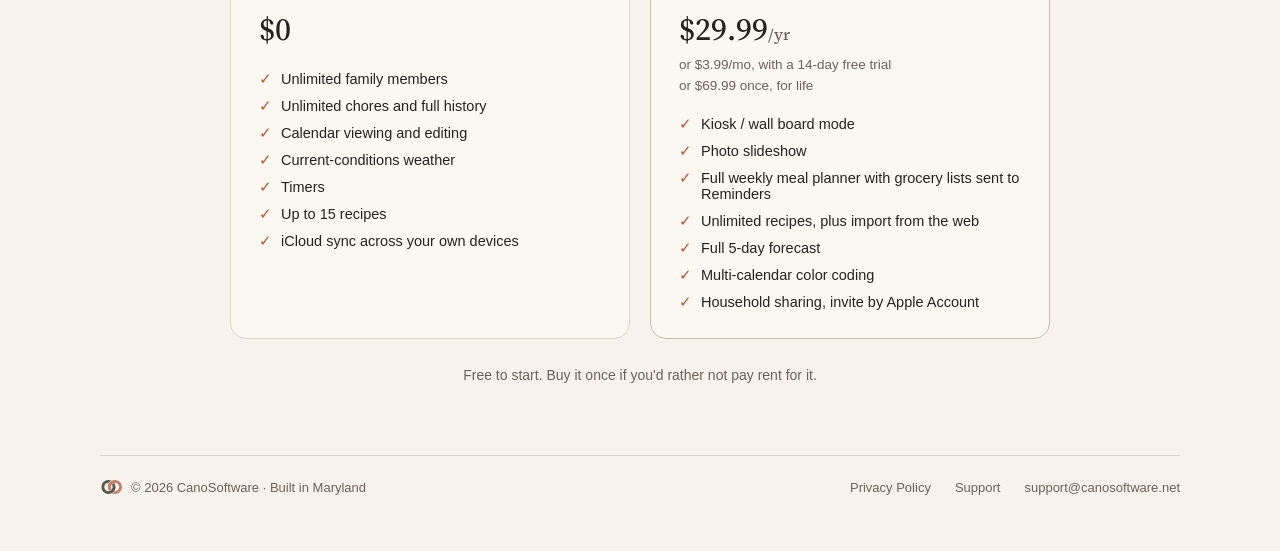
==== commit 275c79e0: "Fix distorted Homestead screenshots after redesign The shared img{max-width:100%} rule scaled image " ====
--- a/homestead/index.html
+++ b/homestead/index.html
@@ -37,7 +37,7 @@
 a{color:var(--accent);text-decoration:none;}
 a:hover{opacity:0.72;}
 ::selection{background:var(--accent);color:var(--accent-contrast);}
-img{max-width:100%;display:block;}
+img{max-width:100%;height:auto;display:block;}
 </style>
 </head>
 <body>
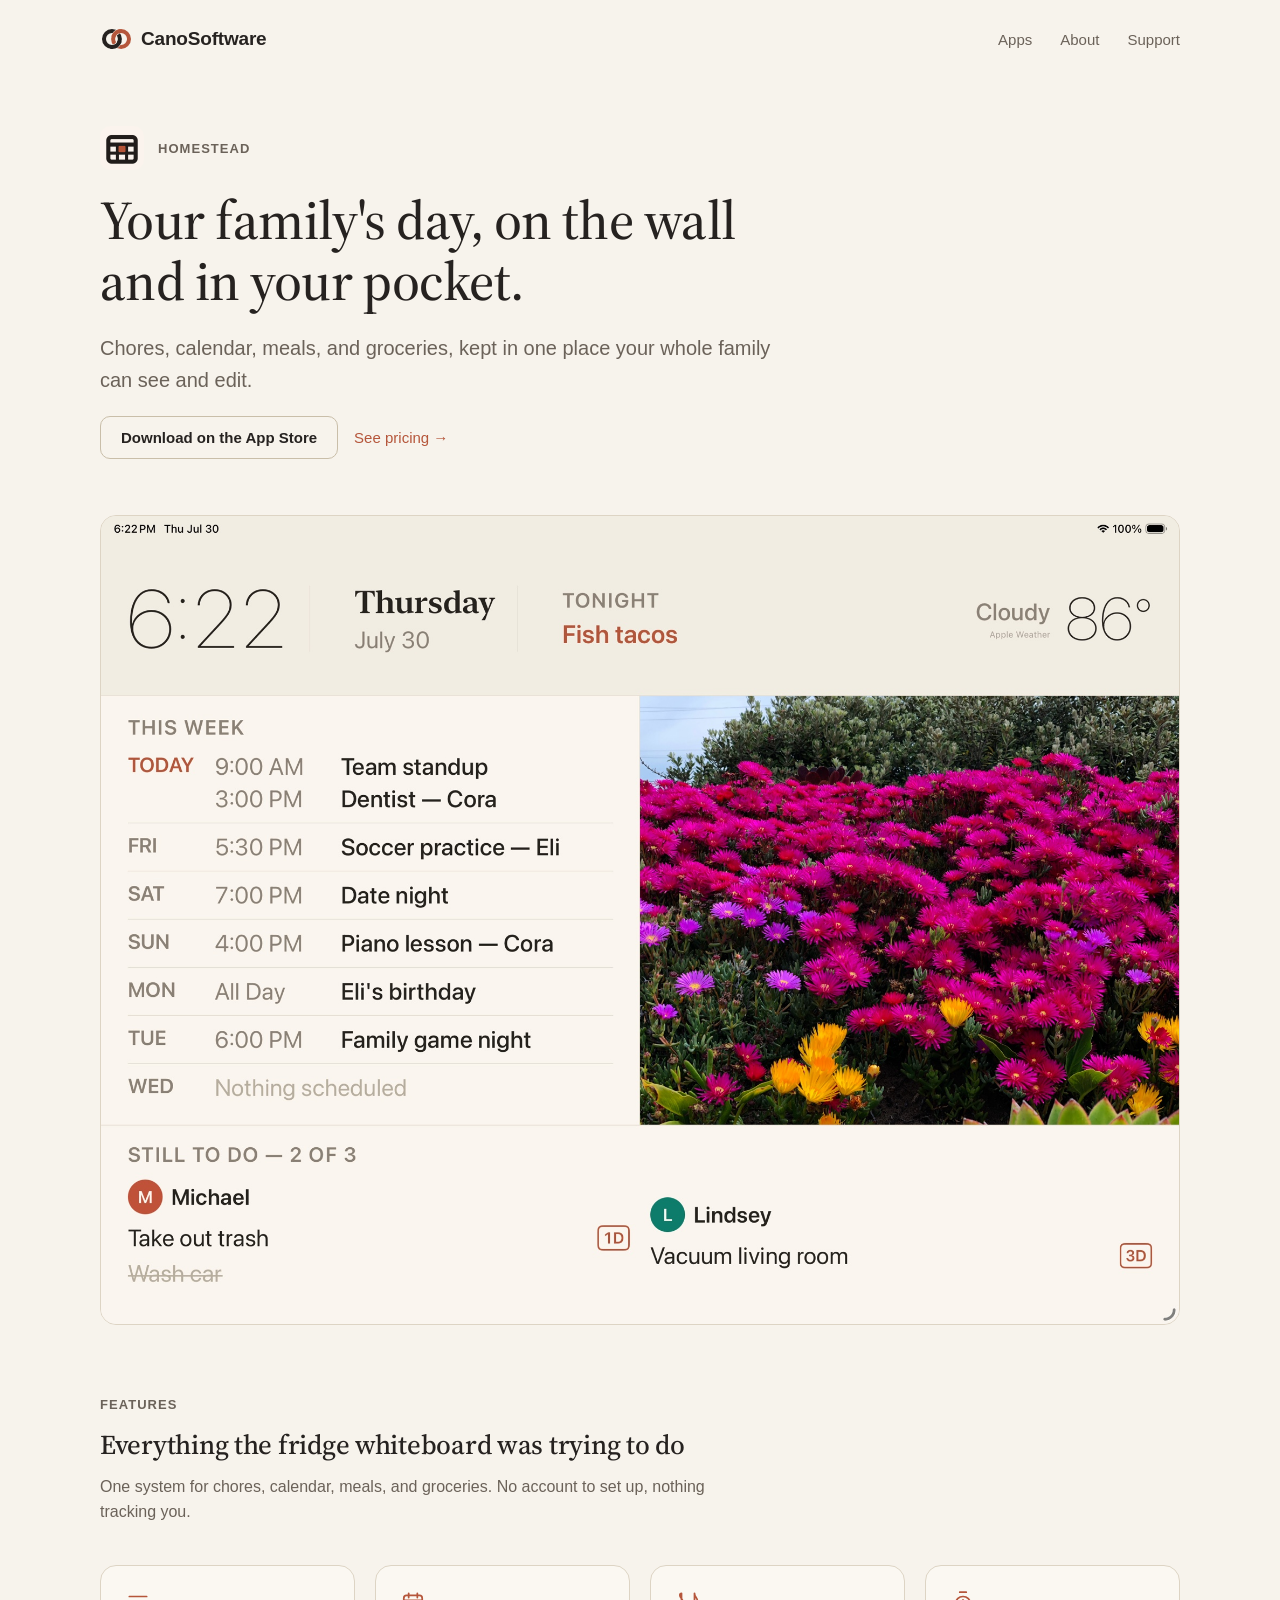
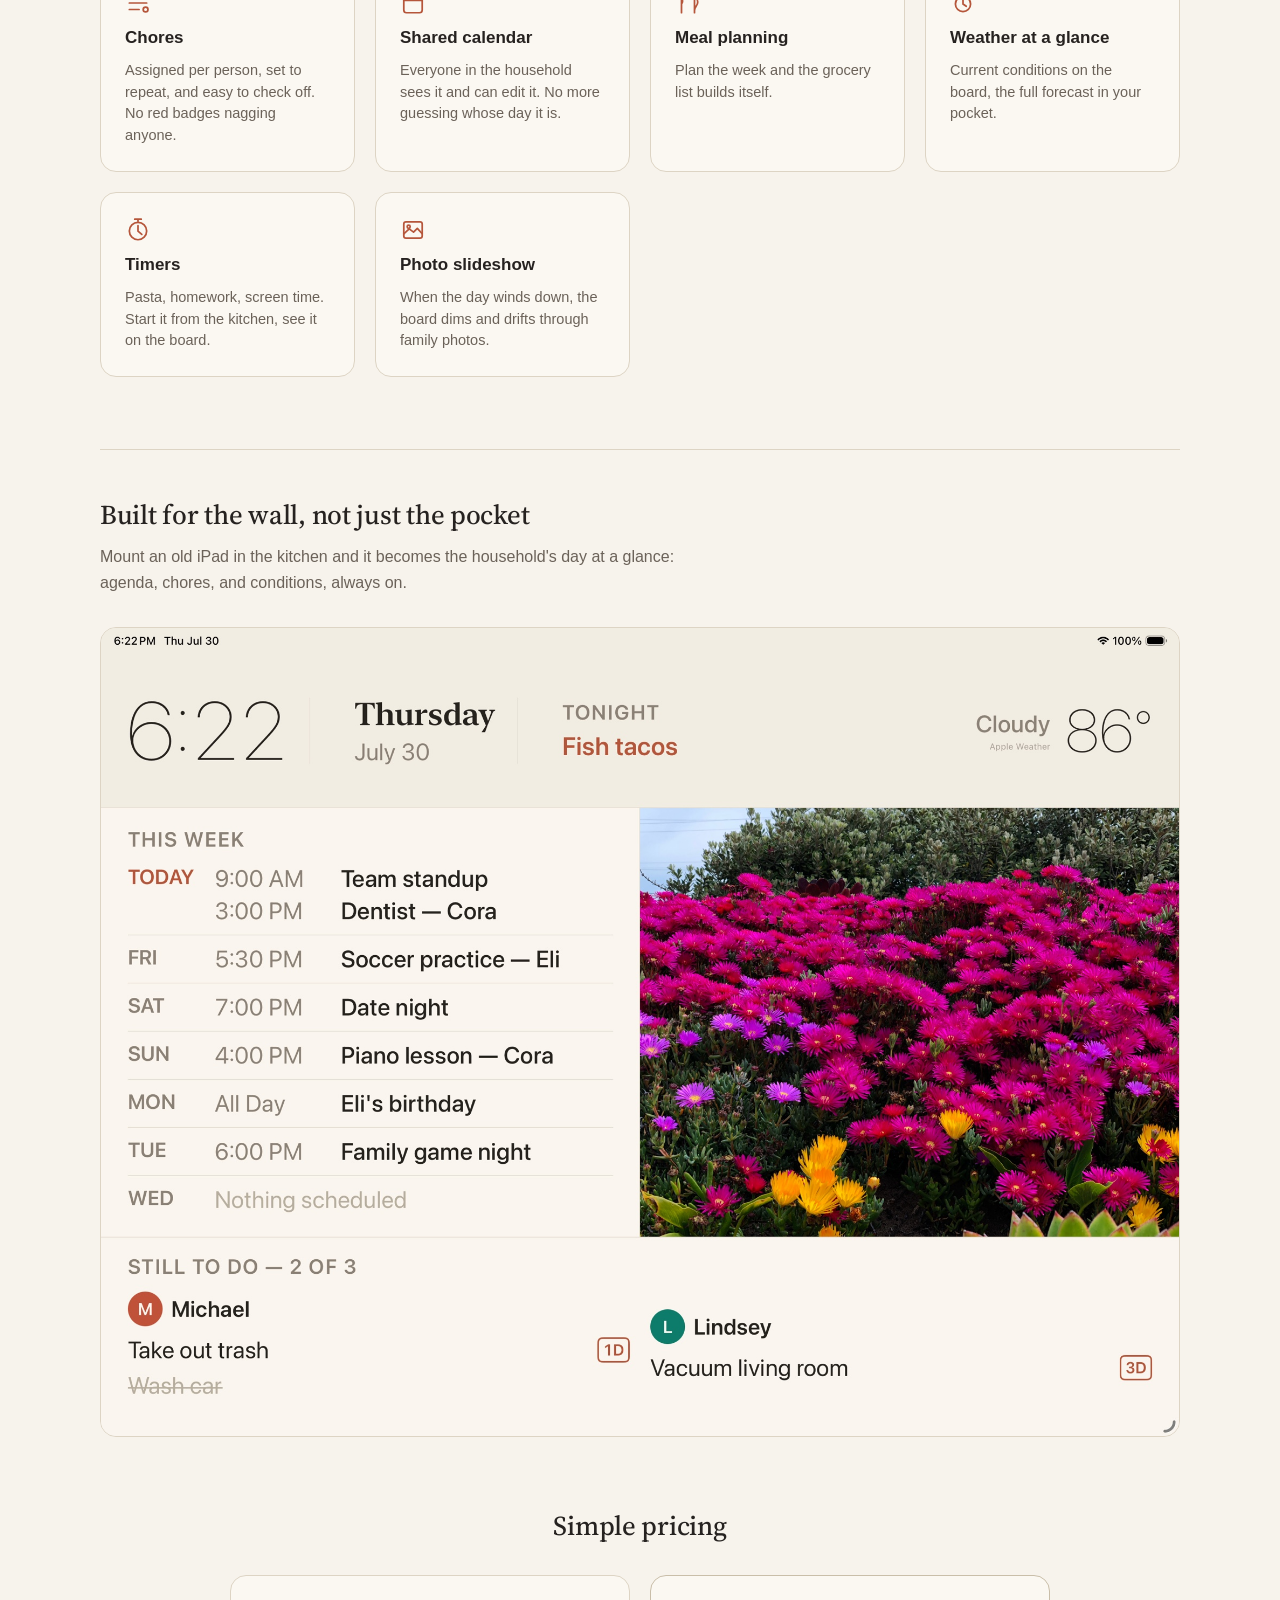
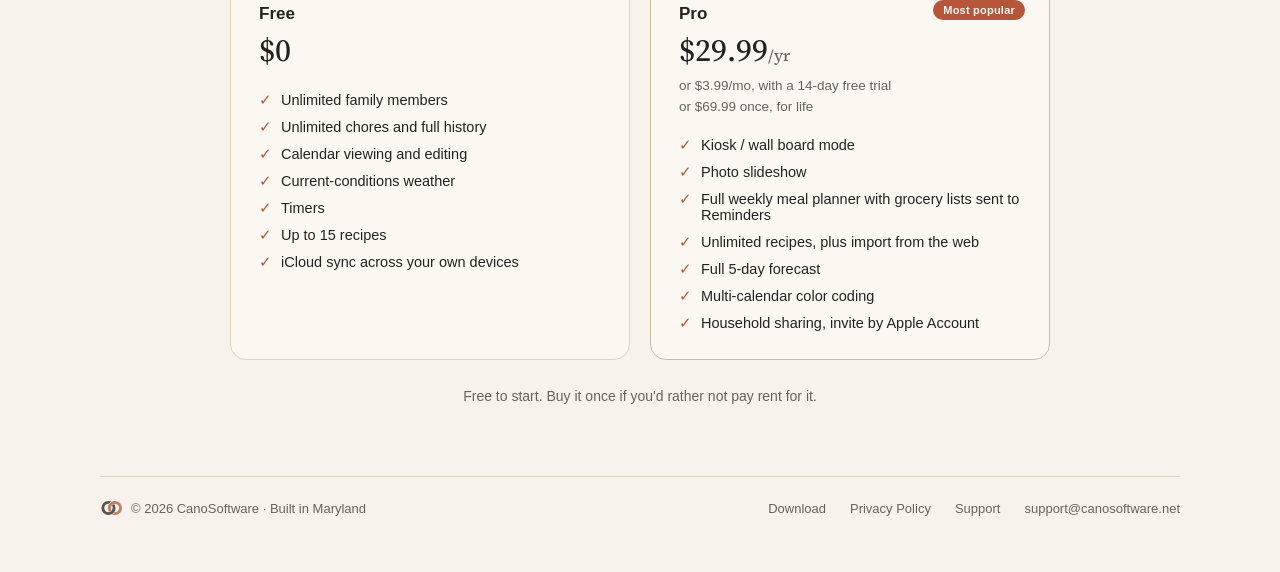
==== commit 34d8e53c: "Mark Homestead live on the App Store Swap the "Coming soon" badge on the hub and everything.html til" ====
--- a/homestead/index.html
+++ b/homestead/index.html
@@ -65,7 +65,7 @@
     <h1 style="font-family:'Source Serif 4',ui-serif,Georgia,'Iowan Old Style','Palatino Linotype',serif;font-weight:500;font-size:clamp(2.1rem,5vw + 1rem,3.4rem);line-height:1.12;letter-spacing:-0.01em;margin:0;color:var(--text);">Your family's day, on the wall and in your pocket.</h1>
     <p style="font-size:clamp(1.05rem,2.5vw,1.25rem);line-height:1.6;color:var(--text-muted);margin:0;">Chores, calendar, meals, and groceries, kept in one place your whole family can see and edit.</p>
     <div style="display:flex;align-items:center;gap:16px;flex-wrap:wrap;">
-      <span style="font-size:11px;font-weight:600;letter-spacing:0.02em;padding:4px 10px;border-radius:20px;border:1px solid var(--border-strong);color:var(--text-muted);white-space:nowrap;">Coming soon on the App Store</span>
+      <a href="https://apps.apple.com/us/app/homestead-household-hq/id6796331376" target="_blank" rel="noopener" style="display:inline-block;padding:12px 20px;border-radius:10px;border:1px solid var(--border-strong);background:var(--bg);color:var(--text);font-size:15px;font-weight:600;">Download on the App Store</a>
       <a href="#pricing" style="font-size:15px;color:var(--accent);">See pricing →</a>
     </div>
   </header>
@@ -182,6 +182,7 @@
       <p style="font-size:13px;color:var(--text-muted);margin:0;">© 2026 CanoSoftware · Built in Maryland</p>
     </div>
     <div style="display:flex;gap:24px;flex-wrap:wrap;">
+      <a href="https://apps.apple.com/us/app/homestead-household-hq/id6796331376" target="_blank" rel="noopener" style="font-size:13px;color:var(--text-muted);">Download</a>
       <a href="privacy.html" style="font-size:13px;color:var(--text-muted);">Privacy Policy</a>
       <a href="/support.html" style="font-size:13px;color:var(--text-muted);">Support</a>
       <a href="mailto:support@canosoftware.net" style="font-size:13px;color:var(--text-muted);">support@canosoftware.net</a>
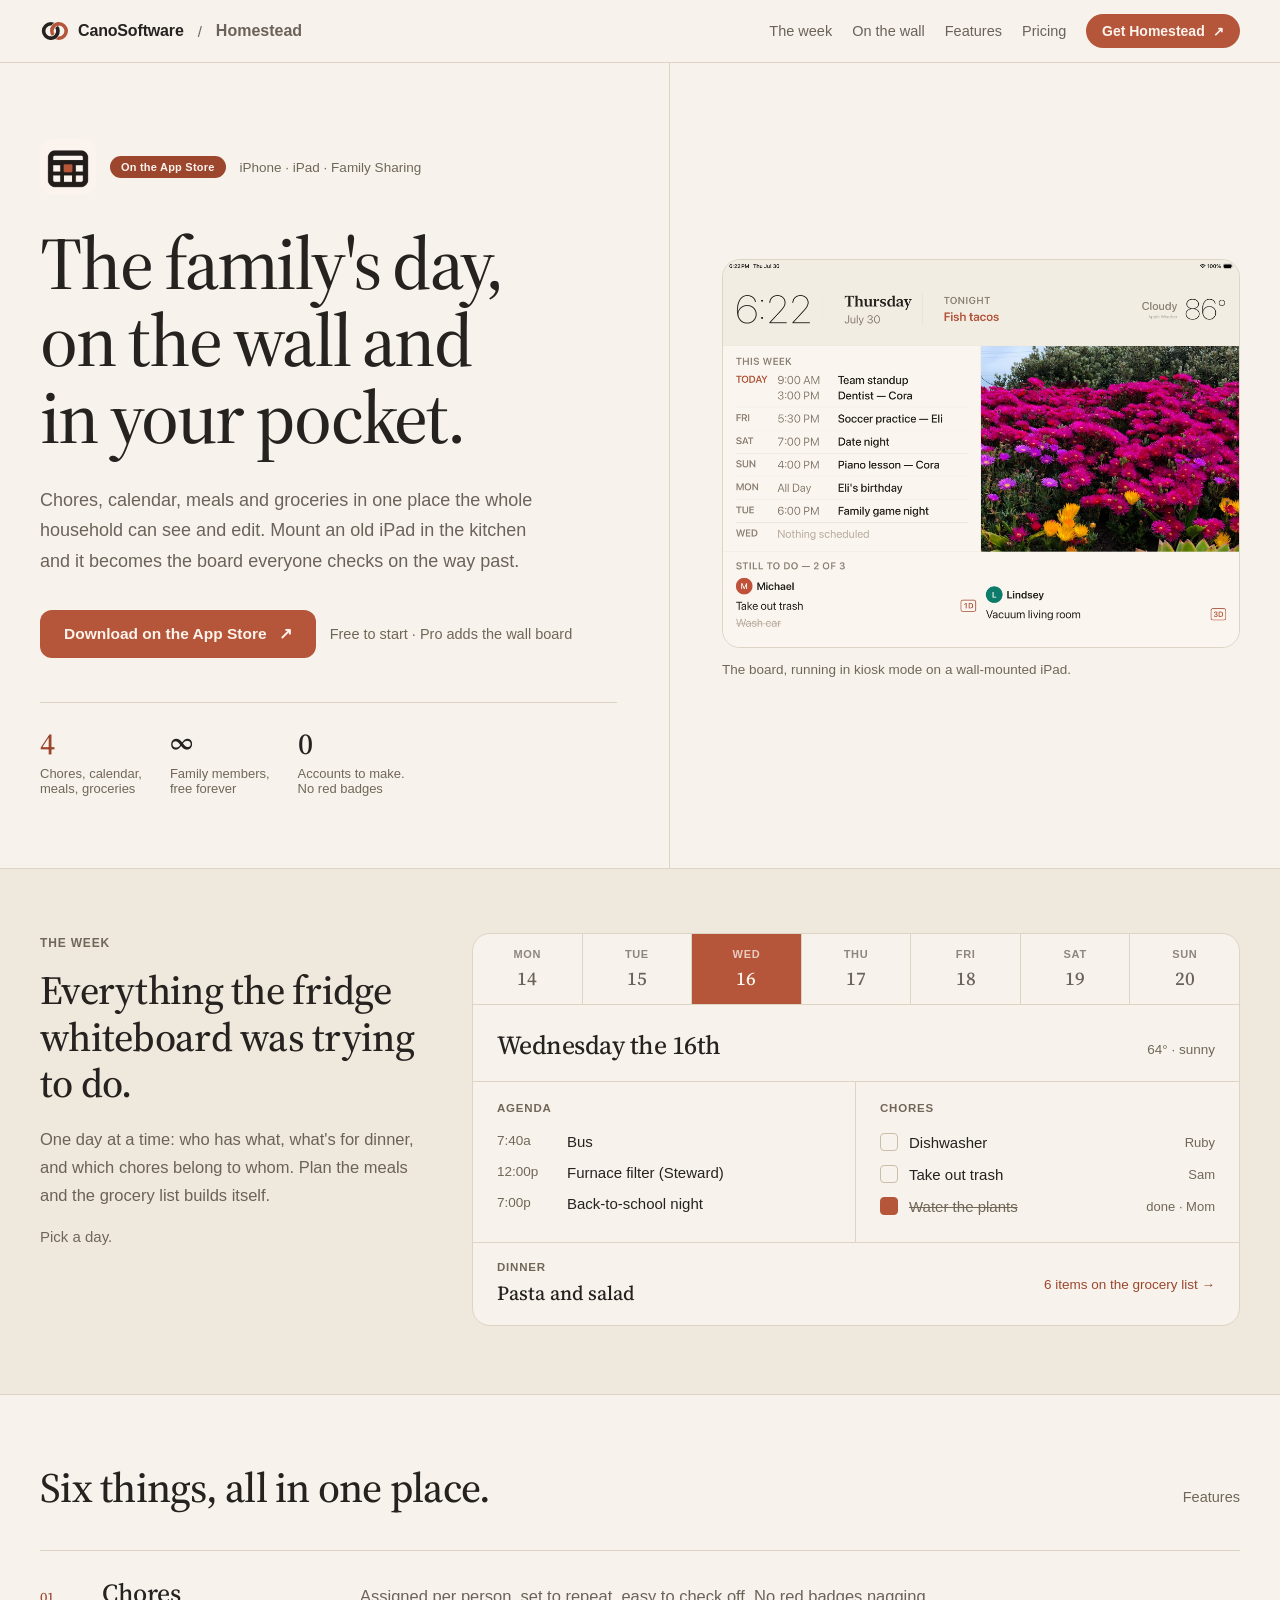
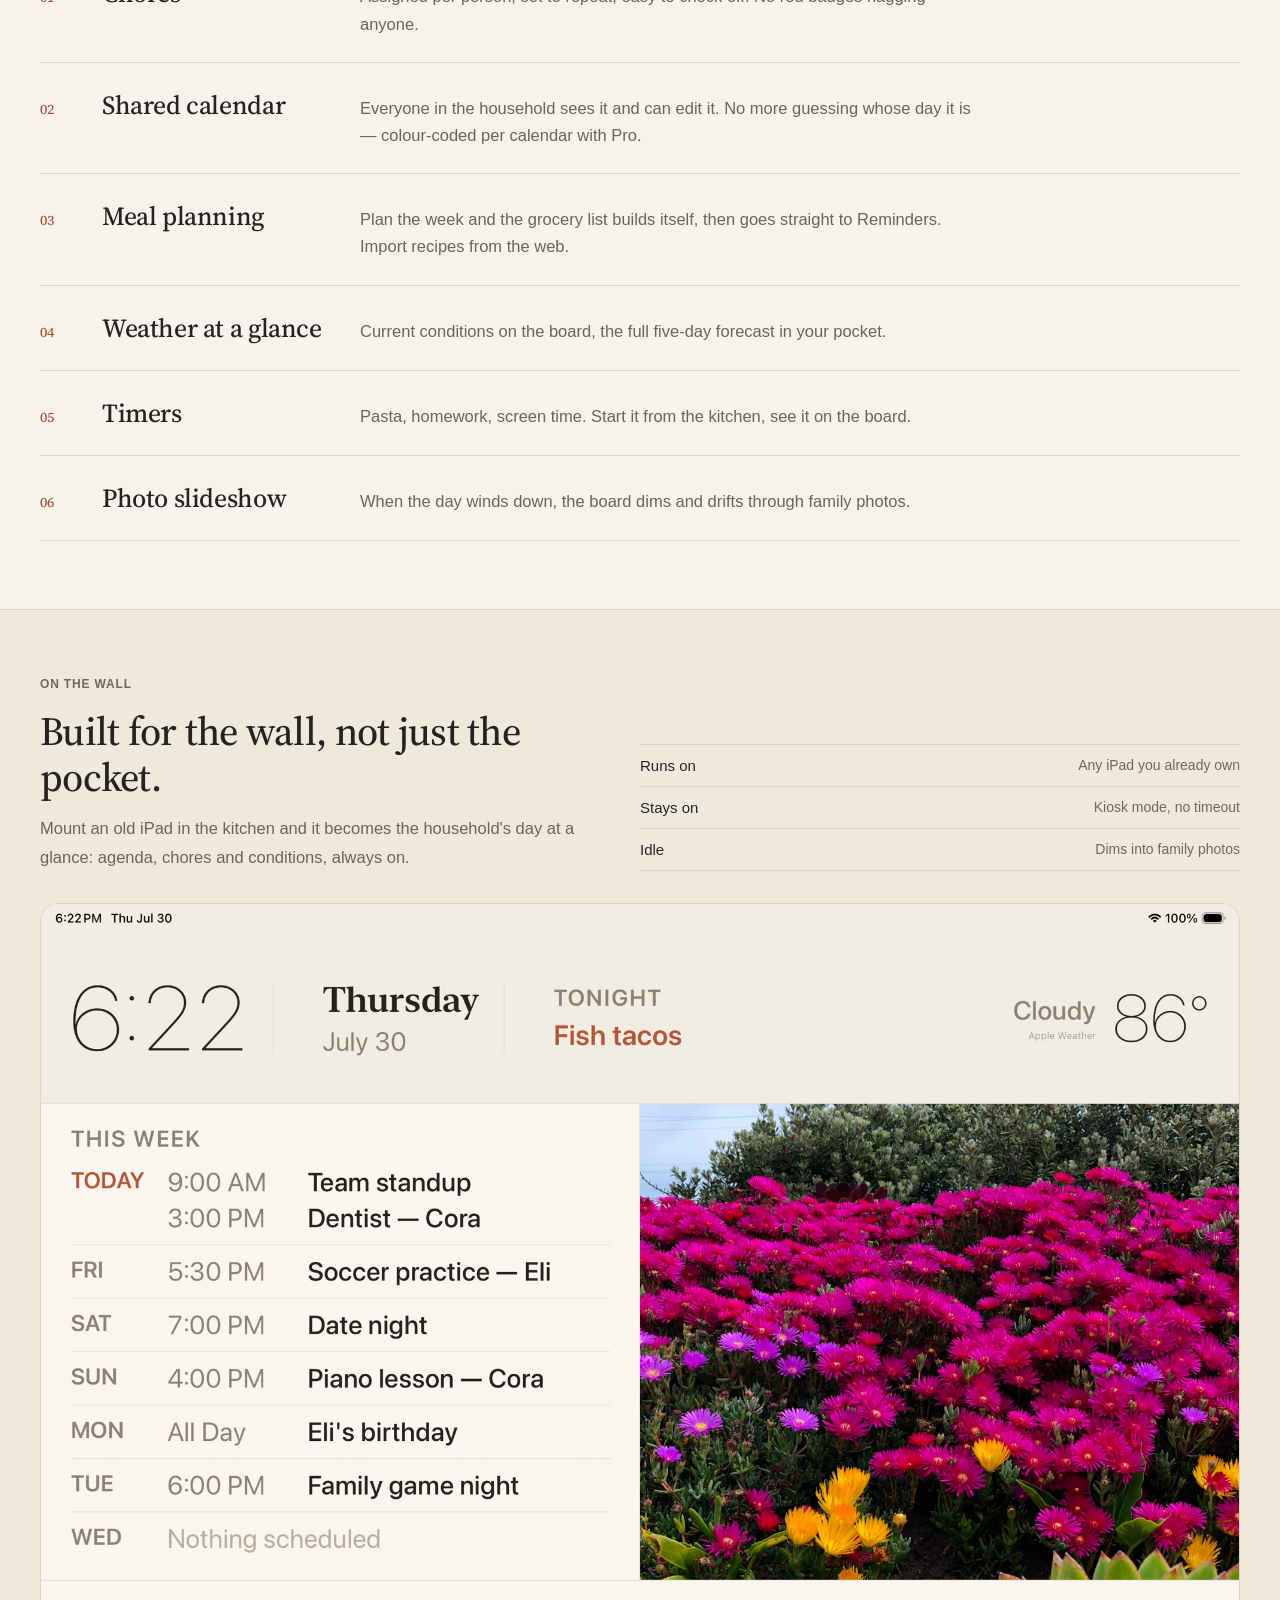
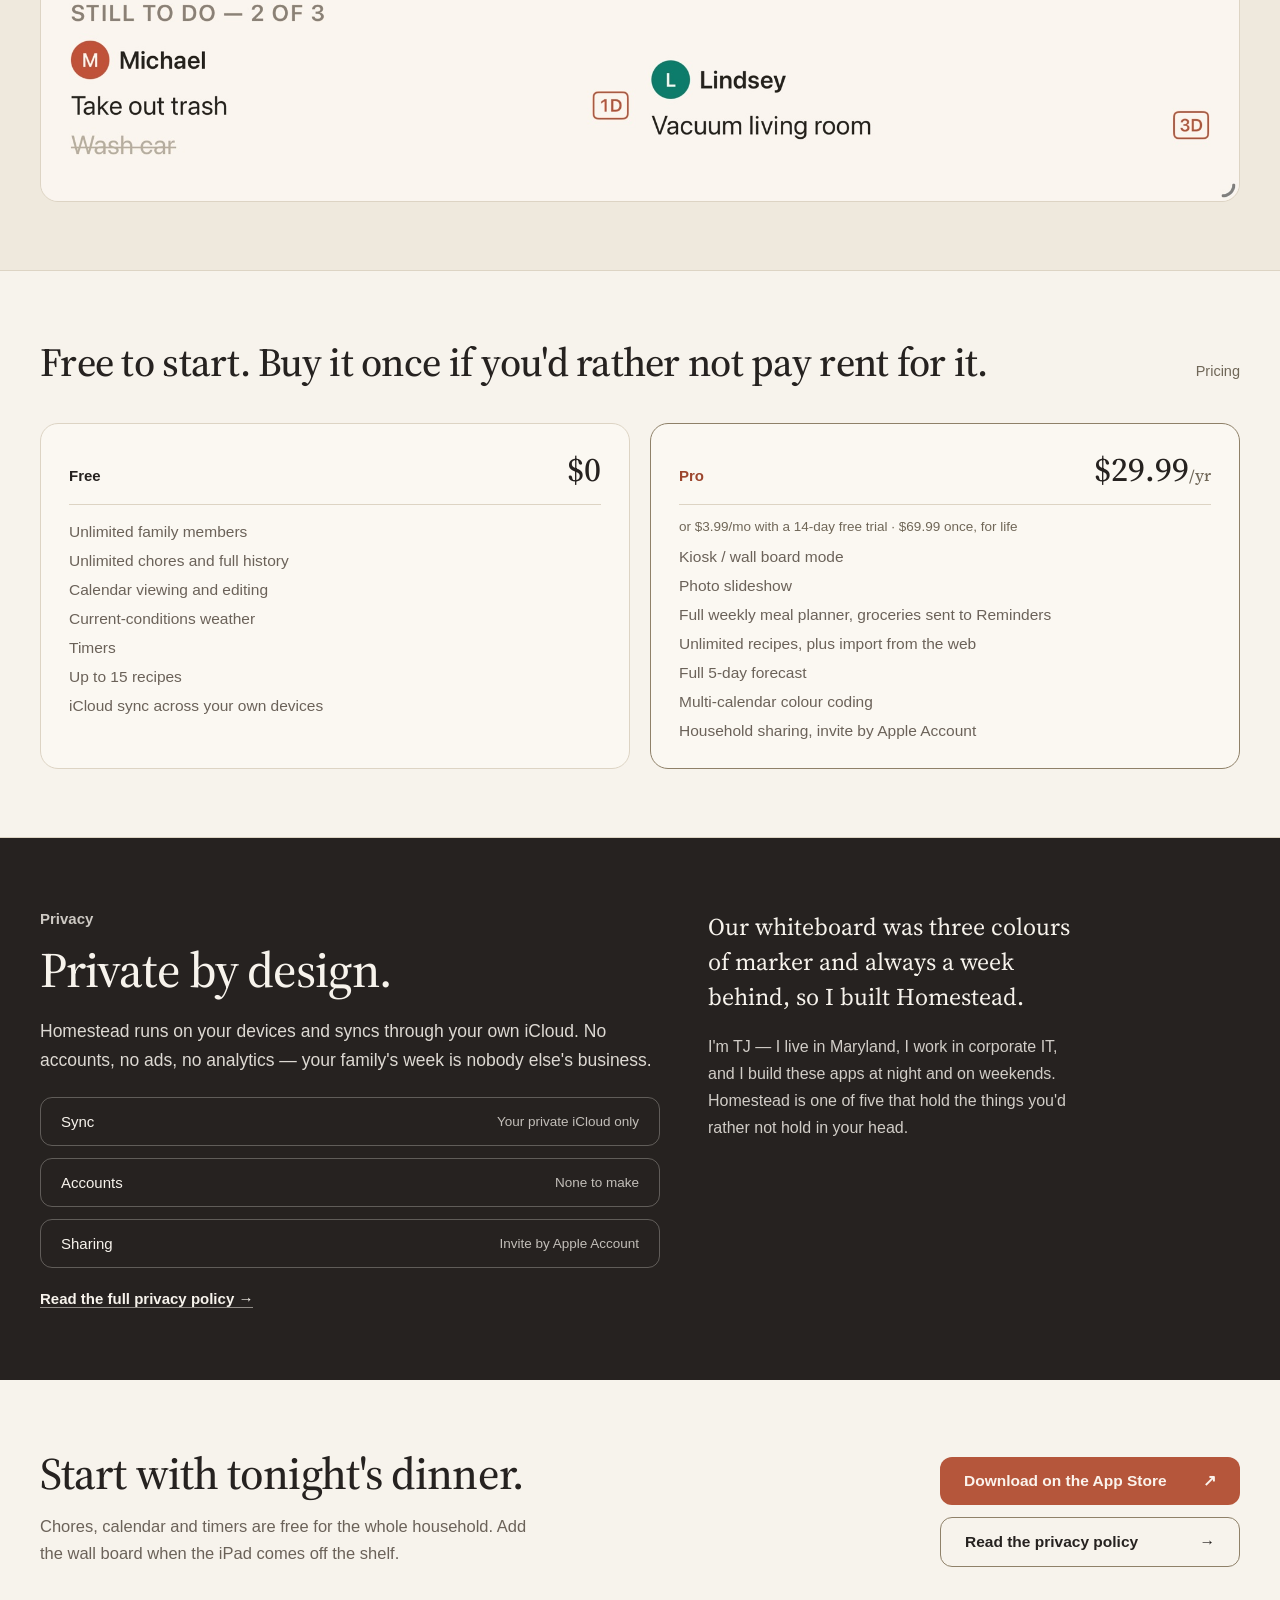
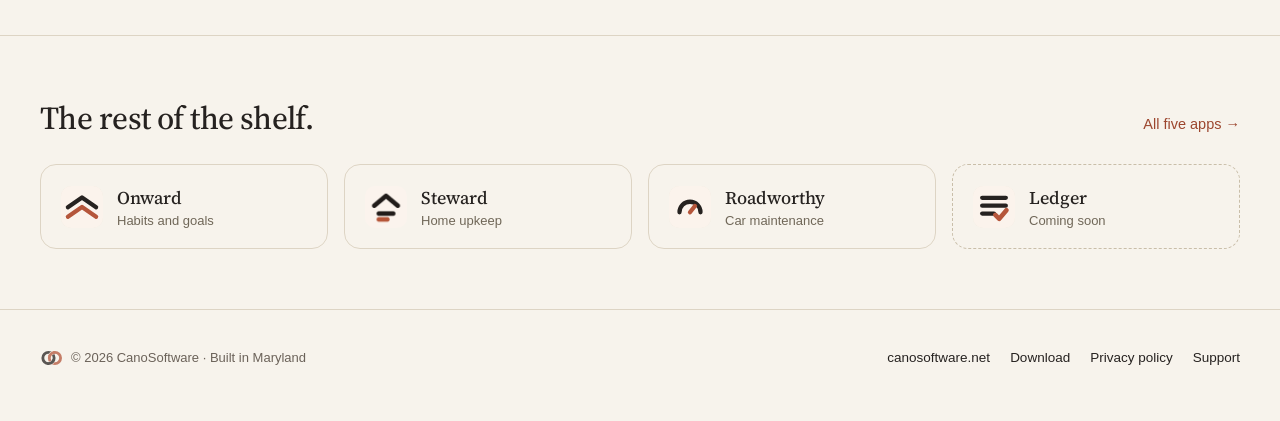
==== commit 7158615b: "Redesign Homestead marketing page onto sticky-nav shared layout Matches the Steward/Onward/Roadworth" ====
--- a/homestead/index.html
+++ b/homestead/index.html
@@ -10,186 +10,507 @@
 <link rel="apple-touch-icon" href="assets/apple-touch-icon.png">
 <link rel="preconnect" href="https://fonts.googleapis.com">
 <link rel="preconnect" href="https://fonts.gstatic.com" crossorigin>
-<link href="https://fonts.googleapis.com/css2?family=Source+Serif+4:opsz,wght@8..60,500;8..60,600&display=swap" rel="stylesheet">
+<link href="https://fonts.googleapis.com/css2?family=Source+Serif+4:opsz,wght@8..60,500&display=swap" rel="stylesheet">
 <style>
-.mark-light{display:block;}
-.mark-dark{display:none;}
-@media (prefers-color-scheme: dark){
-  .mark-light{display:none;}
-  .mark-dark{display:block;}
-}
 :root{
-  --bg:#F7F3EC;--bg-alt:#EFE9DD;--card:#FBF8F2;
-  --text:#262220;--text-muted:#6B6259;
-  --accent:#B5563B;--accent-contrast:#FBF3EC;
-  --border:#DDD4C4;--border-strong:#C9BEA9;
+  --page:#F7F3EC;--surface-raised:#FBF8F2;--surface-sunken:#EFE9DD;--surface-tile:#FBF3EC;
+  --text-primary:#262220;--text-secondary:#6B6259;--text-tertiary:#706758;
+  --terracotta:#B5563B;--terracotta-text:#9C462E;--text-on-terracotta:#FBF3EC;
+  --border:#DDD4C4;--border-strong:#C9BEA9;--border-interactive:#8F8169;
+  --pill-shipped-bg:#9C462E;--pill-shipped-text:#FBF3EC;
+  --pill-soon-border:#C9BEA9;--pill-soon-text:#6B6259;
+  --band:#262220;--band-text:#F7F3EC;
 }
 @media (prefers-color-scheme: dark){
   :root{
-    --bg:#17140F;--bg-alt:#211D17;--card:#1C1811;
-    --text:#EDE6DA;--text-muted:#A79C8C;
-    --accent:#E08863;--accent-contrast:#17140F;
-    --border:#33291F;--border-strong:#463A2B;
+    --page:#17140F;--surface-raised:#211D18;--surface-sunken:#100E0A;--surface-tile:#262220;
+    --text-primary:#EDE6DA;--text-secondary:#A79C8C;--text-tertiary:#93897A;
+    --terracotta:#E08863;--terracotta-text:#E08863;
+    --border:#33291F;--border-strong:#463A2C;--border-interactive:#7F6C54;
+    --pill-shipped-bg:#E08863;--pill-shipped-text:#17140F;--text-on-terracotta:#17140F;
+    --pill-soon-border:#463A2C;--pill-soon-text:#A79C8C;
+    --band:#211D18;--band-text:#EDE6DA;
   }
 }
-html{background:var(--bg);color-scheme:light dark;}
-body{margin:0;background:var(--bg);color:var(--text);font-family:-apple-system,BlinkMacSystemFont,'Segoe UI',Roboto,sans-serif;-webkit-font-smoothing:antialiased;}
-a{color:var(--accent);text-decoration:none;}
-a:hover{opacity:0.72;}
-::selection{background:var(--accent);color:var(--accent-contrast);}
+html{background:var(--page);color-scheme:light dark;}
+body{margin:0;background:var(--page);color:var(--text-primary);font-family:-apple-system,BlinkMacSystemFont,'Segoe UI',Roboto,sans-serif;-webkit-font-smoothing:antialiased;}
+a{color:var(--terracotta-text);text-decoration:none;}
+a:hover{opacity:.72;}
+::selection{background:var(--terracotta);color:var(--text-on-terracotta);}
 img{max-width:100%;height:auto;display:block;}
+.mark-light{display:block;}
+.mark-dark{display:none;}
+@media (prefers-color-scheme: dark){.mark-light{display:none;}.mark-dark{display:block;}}
+[data-reveal]{opacity:0;transform:translateY(22px);transition:opacity .6s cubic-bezier(.2,0,.2,1),transform .6s cubic-bezier(.2,0,.2,1);}
+[data-reveal].is-visible{opacity:1;transform:translateY(0);}
+.day-btn{font-family:inherit;cursor:pointer;flex:1 1 0;min-width:0;padding:14px 4px 13px;background:transparent;color:var(--text-secondary);border:0;border-right:1px solid var(--border);text-align:center;}
+.day-btn:last-of-type{border-right:0;}
+.day-btn.is-active{background:var(--terracotta);color:var(--text-on-terracotta);}
+.day-abbr{display:block;font-size:11px;font-weight:600;letter-spacing:0.06em;text-transform:uppercase;opacity:.75;}
+.day-num{display:block;font-family:'Source Serif 4',ui-serif,Georgia,'Iowan Old Style','Palatino Linotype',serif;font-size:19px;font-weight:500;margin-top:5px;}
+.chore-dot{flex:0 0 auto;width:16px;height:16px;border-radius:4px;border:1px solid var(--border-strong);background:transparent;}
+.chore-dot.is-done{border-color:var(--terracotta);background:var(--terracotta);}
+.chore-name.is-done{color:var(--text-tertiary);text-decoration:line-through;}
 </style>
 </head>
 <body>
 
-<div style="max-width:1080px;margin:0 auto;padding:0 24px;">
-
-  <nav style="display:flex;align-items:center;justify-content:space-between;gap:16px;padding:28px 0;flex-wrap:wrap;">
-    <a href="/index.html" style="display:flex;align-items:center;gap:10px;font-size:19px;font-weight:600;letter-spacing:-0.01em;color:var(--text);">
-      <img class="mark-light" src="/assets/mark.svg" alt="" width="31" height="20">
-      <img class="mark-dark" src="/assets/mark-dark.svg" alt="" width="31" height="20">
-      CanoSoftware
-    </a>
-    <div style="display:flex;gap:28px;flex-wrap:wrap;">
-      <a href="/index.html#apps" style="font-size:15px;color:var(--text-muted);">Apps</a>
-      <a href="/index.html#about" style="font-size:15px;color:var(--text-muted);">About</a>
-      <a href="/support.html" style="font-size:15px;color:var(--text-muted);">Support</a>
-    </div>
-  </nav>
-
-  <header style="display:flex;flex-direction:column;gap:20px;padding:48px 0 56px;max-width:680px;">
-    <div style="display:flex;align-items:center;gap:14px;">
-      <img src="/icons/homestead-icon.png" alt="Homestead app icon" width="44" height="44" style="border-radius:10px;object-fit:cover;background:var(--bg-alt);">
-      <span style="font-size:13px;font-weight:600;letter-spacing:0.08em;text-transform:uppercase;color:var(--text-muted);">Homestead</span>
-    </div>
-    <h1 style="font-family:'Source Serif 4',ui-serif,Georgia,'Iowan Old Style','Palatino Linotype',serif;font-weight:500;font-size:clamp(2.1rem,5vw + 1rem,3.4rem);line-height:1.12;letter-spacing:-0.01em;margin:0;color:var(--text);">Your family's day, on the wall and in your pocket.</h1>
-    <p style="font-size:clamp(1.05rem,2.5vw,1.25rem);line-height:1.6;color:var(--text-muted);margin:0;">Chores, calendar, meals, and groceries, kept in one place your whole family can see and edit.</p>
-    <div style="display:flex;align-items:center;gap:16px;flex-wrap:wrap;">
-      <a href="https://apps.apple.com/us/app/homestead-household-hq/id6796331376" target="_blank" rel="noopener" style="display:inline-block;padding:12px 20px;border-radius:10px;border:1px solid var(--border-strong);background:var(--bg);color:var(--text);font-size:15px;font-weight:600;">Download on the App Store</a>
-      <a href="#pricing" style="font-size:15px;color:var(--accent);">See pricing →</a>
-    </div>
-  </header>
-
-  <section style="padding:0 0 72px;">
-    <div style="border:1px solid var(--border);border-radius:16px;overflow:hidden;background:var(--card);">
-      <img src="assets/screenshot-board.jpg" alt="Homestead's kiosk board mounted on a kitchen wall, showing the week's agenda, tonight's dinner, and everyone's chores" width="2000" height="1499">
-    </div>
-  </section>
-
-  <section id="features" style="padding:0 0 72px;">
-    <h2 style="font-size:13px;font-weight:600;letter-spacing:0.08em;text-transform:uppercase;color:var(--text-muted);margin:0 0 16px;">Features</h2>
-    <div style="max-width:640px;margin:0 0 40px;">
-      <h3 style="font-family:'Source Serif 4',ui-serif,Georgia,'Iowan Old Style','Palatino Linotype',serif;font-weight:500;font-size:1.7rem;line-height:1.25;letter-spacing:-0.01em;margin:0 0 12px;color:var(--text);">Everything the fridge whiteboard was trying to do</h3>
-      <p style="font-size:16px;line-height:1.6;color:var(--text-muted);margin:0;">One system for chores, calendar, meals, and groceries. No account to set up, nothing tracking you.</p>
-    </div>
-    <div style="display:grid;grid-template-columns:repeat(auto-fit,minmax(240px,1fr));gap:20px;">
-
-      <div style="display:flex;flex-direction:column;gap:12px;padding:24px;border:1px solid var(--border);border-radius:16px;background:var(--card);">
-        <svg width="26" height="26" viewBox="0 0 24 24" fill="none" stroke="var(--accent)" stroke-width="1.6"><path d="M4 6h16M4 12h16M4 18h9" stroke-linecap="round"/><circle cx="19" cy="18" r="2.2"/></svg>
-        <span style="font-size:17px;font-weight:600;color:var(--text);">Chores</span>
-        <p style="margin:0;font-size:14.5px;line-height:1.5;color:var(--text-muted);">Assigned per person, set to repeat, and easy to check off. No red badges nagging anyone.</p>
-      </div>
-
-      <div style="display:flex;flex-direction:column;gap:12px;padding:24px;border:1px solid var(--border);border-radius:16px;background:var(--card);">
-        <svg width="26" height="26" viewBox="0 0 24 24" fill="none" stroke="var(--accent)" stroke-width="1.6"><rect x="3.5" y="5" width="17" height="16" rx="2.5"/><path d="M3.5 9.5h17M8 3v4M16 3v4" stroke-linecap="round"/></svg>
-        <span style="font-size:17px;font-weight:600;color:var(--text);">Shared calendar</span>
-        <p style="margin:0;font-size:14.5px;line-height:1.5;color:var(--text-muted);">Everyone in the household sees it and can edit it. No more guessing whose day it is.</p>
-      </div>
-
-      <div style="display:flex;flex-direction:column;gap:12px;padding:24px;border:1px solid var(--border);border-radius:16px;background:var(--card);">
-        <svg width="26" height="26" viewBox="0 0 24 24" fill="none" stroke="var(--accent)" stroke-width="1.6"><path d="M6 3v18M6 3c-2 0-2 3 0 5s0 5 0 5M18 3v18M18 3c0 4 3 4 3 8s-3 4-3 8" stroke-linecap="round" stroke-linejoin="round"/></svg>
-        <span style="font-size:17px;font-weight:600;color:var(--text);">Meal planning</span>
-        <p style="margin:0;font-size:14.5px;line-height:1.5;color:var(--text-muted);">Plan the week and the grocery list builds itself.</p>
-      </div>
-
-      <div style="display:flex;flex-direction:column;gap:12px;padding:24px;border:1px solid var(--border);border-radius:16px;background:var(--card);">
-        <svg width="26" height="26" viewBox="0 0 24 24" fill="none" stroke="var(--accent)" stroke-width="1.6"><circle cx="12" cy="13" r="7"/><path d="M12 9v4l3 2M9 2h6" stroke-linecap="round"/></svg>
-        <span style="font-size:17px;font-weight:600;color:var(--text);">Weather at a glance</span>
-        <p style="margin:0;font-size:14.5px;line-height:1.5;color:var(--text-muted);">Current conditions on the board, the full forecast in your pocket.</p>
-      </div>
-
-      <div style="display:flex;flex-direction:column;gap:12px;padding:24px;border:1px solid var(--border);border-radius:16px;background:var(--card);">
-        <svg width="26" height="26" viewBox="0 0 24 24" fill="none" stroke="var(--accent)" stroke-width="1.6"><circle cx="12" cy="13" r="8"/><path d="M12 8v5l3.5 3M9 2h6M12 2v2" stroke-linecap="round"/></svg>
-        <span style="font-size:17px;font-weight:600;color:var(--text);">Timers</span>
-        <p style="margin:0;font-size:14.5px;line-height:1.5;color:var(--text-muted);">Pasta, homework, screen time. Start it from the kitchen, see it on the board.</p>
-      </div>
-
-      <div style="display:flex;flex-direction:column;gap:12px;padding:24px;border:1px solid var(--border);border-radius:16px;background:var(--card);">
-        <svg width="26" height="26" viewBox="0 0 24 24" fill="none" stroke="var(--accent)" stroke-width="1.6"><rect x="3.5" y="4.5" width="17" height="15" rx="2"/><path d="M3.5 15.5l5-4.5 4 3 3.5-3.5 4.5 5" stroke-linecap="round" stroke-linejoin="round"/><circle cx="8" cy="9" r="1.4"/></svg>
-        <span style="font-size:17px;font-weight:600;color:var(--text);">Photo slideshow</span>
-        <p style="margin:0;font-size:14.5px;line-height:1.5;color:var(--text-muted);">When the day winds down, the board dims and drifts through family photos.</p>
-      </div>
-
-    </div>
-  </section>
-
-  <section style="padding:0 0 72px;border-top:1px solid var(--border);">
-    <div style="max-width:620px;margin:48px 0 32px;">
-      <h2 style="font-family:'Source Serif 4',ui-serif,Georgia,'Iowan Old Style','Palatino Linotype',serif;font-weight:500;font-size:1.7rem;line-height:1.25;letter-spacing:-0.01em;margin:0 0 12px;color:var(--text);">Built for the wall, not just the pocket</h2>
-      <p style="font-size:16px;line-height:1.6;color:var(--text-muted);margin:0;">Mount an old iPad in the kitchen and it becomes the household's day at a glance: agenda, chores, and conditions, always on.</p>
-    </div>
-    <div style="border:1px solid var(--border);border-radius:16px;overflow:hidden;background:var(--card);">
-      <img src="assets/screenshot-board.jpg" alt="Homestead's kiosk board showing the week ahead, tonight's dinner, and each family member's chores" width="2000" height="1499">
-    </div>
-  </section>
-
-  <section id="pricing" style="padding:0 0 72px;">
-    <h2 style="font-family:'Source Serif 4',ui-serif,Georgia,'Iowan Old Style','Palatino Linotype',serif;font-weight:500;font-size:1.7rem;line-height:1.25;letter-spacing:-0.01em;margin:0 0 32px;color:var(--text);text-align:center;">Simple pricing</h2>
-    <div style="display:grid;grid-template-columns:repeat(auto-fit,minmax(280px,1fr));gap:20px;max-width:820px;margin:0 auto;">
-
-      <div style="display:flex;flex-direction:column;gap:20px;padding:28px;border:1px solid var(--border);border-radius:16px;background:var(--card);">
-        <div>
-          <span style="font-size:17px;font-weight:600;color:var(--text);">Free</span>
-          <div style="font-family:'Source Serif 4',ui-serif,Georgia,'Iowan Old Style','Palatino Linotype',serif;font-size:2rem;font-weight:500;color:var(--text);margin-top:4px;">$0</div>
-        </div>
-        <ul style="margin:0;padding:0;list-style:none;display:flex;flex-direction:column;gap:11px;">
-          <li style="font-size:14.5px;color:var(--text);display:flex;gap:9px;"><span style="color:var(--accent);">✓</span>Unlimited family members</li>
-          <li style="font-size:14.5px;color:var(--text);display:flex;gap:9px;"><span style="color:var(--accent);">✓</span>Unlimited chores and full history</li>
-          <li style="font-size:14.5px;color:var(--text);display:flex;gap:9px;"><span style="color:var(--accent);">✓</span>Calendar viewing and editing</li>
-          <li style="font-size:14.5px;color:var(--text);display:flex;gap:9px;"><span style="color:var(--accent);">✓</span>Current-conditions weather</li>
-          <li style="font-size:14.5px;color:var(--text);display:flex;gap:9px;"><span style="color:var(--accent);">✓</span>Timers</li>
-          <li style="font-size:14.5px;color:var(--text);display:flex;gap:9px;"><span style="color:var(--accent);">✓</span>Up to 15 recipes</li>
-          <li style="font-size:14.5px;color:var(--text);display:flex;gap:9px;"><span style="color:var(--accent);">✓</span>iCloud sync across your own devices</li>
-        </ul>
-      </div>
-
-      <div style="display:flex;flex-direction:column;gap:20px;padding:28px;border:1px solid var(--border-strong);border-radius:16px;background:var(--card);position:relative;">
-        <span style="position:absolute;top:24px;right:24px;font-size:11px;font-weight:600;letter-spacing:0.02em;padding:4px 10px;border-radius:20px;background:var(--accent);color:var(--accent-contrast);">Most popular</span>
-        <div>
-          <span style="font-size:17px;font-weight:600;color:var(--text);">Pro</span>
-          <div style="font-family:'Source Serif 4',ui-serif,Georgia,'Iowan Old Style','Palatino Linotype',serif;font-size:2rem;font-weight:500;color:var(--text);margin-top:4px;">$29.99<span style="font-size:1rem;color:var(--text-muted);">/yr</span></div>
-          <div style="font-size:13.5px;color:var(--text-muted);margin-top:4px;line-height:1.5;">or $3.99/mo, with a 14-day free trial<br>or $69.99 once, for life</div>
-        </div>
-        <ul style="margin:0;padding:0;list-style:none;display:flex;flex-direction:column;gap:11px;">
-          <li style="font-size:14.5px;color:var(--text);display:flex;gap:9px;"><span style="color:var(--accent);">✓</span>Kiosk / wall board mode</li>
-          <li style="font-size:14.5px;color:var(--text);display:flex;gap:9px;"><span style="color:var(--accent);">✓</span>Photo slideshow</li>
-          <li style="font-size:14.5px;color:var(--text);display:flex;gap:9px;"><span style="color:var(--accent);">✓</span>Full weekly meal planner with grocery lists sent to Reminders</li>
-          <li style="font-size:14.5px;color:var(--text);display:flex;gap:9px;"><span style="color:var(--accent);">✓</span>Unlimited recipes, plus import from the web</li>
-          <li style="font-size:14.5px;color:var(--text);display:flex;gap:9px;"><span style="color:var(--accent);">✓</span>Full 5-day forecast</li>
-          <li style="font-size:14.5px;color:var(--text);display:flex;gap:9px;"><span style="color:var(--accent);">✓</span>Multi-calendar color coding</li>
-          <li style="font-size:14.5px;color:var(--text);display:flex;gap:9px;"><span style="color:var(--accent);">✓</span>Household sharing, invite by Apple Account</li>
-        </ul>
-      </div>
-
-    </div>
-    <p style="text-align:center;font-size:14px;color:var(--text-muted);margin:28px 0 0;">Free to start. Buy it once if you'd rather not pay rent for it.</p>
-  </section>
-
-  <footer style="padding:24px 0 56px;border-top:1px solid var(--border);display:flex;align-items:center;justify-content:space-between;flex-wrap:wrap;gap:12px;">
-    <div style="display:flex;align-items:center;gap:9px;">
-      <img class="mark-light" src="/assets/mark.svg" alt="" width="22" height="14" style="opacity:.75;">
-      <img class="mark-dark" src="/assets/mark-dark.svg" alt="" width="22" height="14" style="opacity:.75;">
-      <p style="font-size:13px;color:var(--text-muted);margin:0;">© 2026 CanoSoftware · Built in Maryland</p>
-    </div>
-    <div style="display:flex;gap:24px;flex-wrap:wrap;">
-      <a href="https://apps.apple.com/us/app/homestead-household-hq/id6796331376" target="_blank" rel="noopener" style="font-size:13px;color:var(--text-muted);">Download</a>
-      <a href="privacy.html" style="font-size:13px;color:var(--text-muted);">Privacy Policy</a>
-      <a href="/support.html" style="font-size:13px;color:var(--text-muted);">Support</a>
-      <a href="mailto:support@canosoftware.net" style="font-size:13px;color:var(--text-muted);">support@canosoftware.net</a>
+<div style="background:var(--page)">
+
+  <div style="position:sticky;top:0;z-index:60;background:var(--page);border-bottom:1px solid var(--border)">
+    <div style="max-width:1280px;margin:0 auto;padding:14px 40px;display:flex;align-items:center;justify-content:space-between;gap:16px;min-height:60px;flex-wrap:wrap;box-sizing:border-box">
+      <div style="display:flex;align-items:center;gap:14px;min-width:0">
+        <a href="/index.html" style="display:flex;align-items:center;gap:10px;color:var(--text-primary)">
+          <img class="mark-light" src="/assets/mark.svg" alt="" width="28" height="18"><img class="mark-dark" src="/assets/mark-dark.svg" alt="" width="28" height="18">
+          <span style="font-size:16px;font-weight:600;letter-spacing:-0.01em">CanoSoftware</span>
+        </a>
+        <span aria-hidden="true" style="color:var(--text-tertiary);font-size:15px">/</span>
+        <span style="font-size:16px;font-weight:600;color:var(--text-secondary)">Homestead</span>
+      </div>
+      <div style="display:flex;align-items:center;gap:20px;flex-wrap:wrap">
+        <a href="#week" style="font-size:14.5px;color:var(--text-secondary)">The week</a>
+        <a href="#wall" style="font-size:14.5px;color:var(--text-secondary)">On the wall</a>
+        <a href="#features" style="font-size:14.5px;color:var(--text-secondary)">Features</a>
+        <a href="#pricing" style="font-size:14.5px;color:var(--text-secondary)">Pricing</a>
+        <a href="https://apps.apple.com/us/app/homestead-household-hq/id6796331376" target="_blank" rel="noopener" data-magnet="1" style="display:inline-flex;align-items:center;gap:8px;font-size:14px;font-weight:600;color:var(--text-on-terracotta);background:var(--terracotta);padding:9px 16px;border-radius:20px;white-space:nowrap">Get Homestead <span aria-hidden="true" style="font-size:13px">↗</span></a>
+      </div>
+    </div>
+    <div style="height:2px;margin-bottom:-2px;position:relative;z-index:1"><div id="scroll-progress" style="height:2px;background:var(--terracotta);width:0%;transition:width .12s linear"></div></div>
+  </div>
+
+  <section style="border-bottom:1px solid var(--border)">
+    <div style="max-width:1280px;margin:0 auto;padding:0 40px">
+      <div style="display:flex;flex-wrap:wrap">
+        <div id="hero-left" style="flex:1 1 440px;min-width:0;padding:76px 52px 72px 0;box-sizing:border-box;border-right:1px solid var(--border)">
+          <div style="display:flex;align-items:center;gap:14px;margin-bottom:30px;flex-wrap:wrap">
+            <img src="/icons/homestead-icon.png" alt="Homestead app icon" data-magnet="1" style="width:56px;height:56px;border-radius:13px;object-fit:cover;background:var(--surface-sunken)">
+            <span style="font-size:11px;font-weight:600;letter-spacing:0.02em;padding:5px 11px;border-radius:20px;background:var(--pill-shipped-bg);color:var(--pill-shipped-text)">On the App Store</span>
+            <span style="font-size:13.5px;color:var(--text-tertiary)">iPhone · iPad · Family Sharing</span>
+          </div>
+          <h1 style="font-family:'Source Serif 4',ui-serif,Georgia,'Iowan Old Style','Palatino Linotype',serif;font-weight:500;font-size:clamp(2.2rem,5.8vw,4.7rem);line-height:1.04;letter-spacing:-0.03em;margin:0">The family's day,<br>on the wall and<br>in your pocket.</h1>
+          <p style="font-size:18px;line-height:1.7;color:var(--text-secondary);margin:28px 0 0;max-width:500px">Chores, calendar, meals and groceries in one place the whole household can see and edit. Mount an old iPad in the kitchen and it becomes the board everyone checks on the way past.</p>
+          <div style="display:flex;flex-wrap:wrap;gap:14px;align-items:center;margin-top:34px">
+            <a href="https://apps.apple.com/us/app/homestead-household-hq/id6796331376" target="_blank" rel="noopener" data-magnet="1" style="display:inline-flex;align-items:center;gap:12px;font-size:15.5px;font-weight:600;color:var(--text-on-terracotta);background:var(--terracotta);padding:15px 24px;border-radius:12px">Download on the App Store <span aria-hidden="true">↗</span></a>
+            <span style="font-size:14.5px;color:var(--text-tertiary)">Free to start · Pro adds the wall board</span>
+          </div>
+          <div style="display:flex;flex-wrap:wrap;gap:28px;margin-top:44px;padding-top:26px;border-top:1px solid var(--border)">
+            <div><div style="font-family:'Source Serif 4',ui-serif,Georgia,'Iowan Old Style','Palatino Linotype',serif;font-size:30px;font-weight:500;line-height:1;color:var(--terracotta-text)">4</div><div style="font-size:13px;color:var(--text-tertiary);margin-top:7px">Chores, calendar,<br>meals, groceries</div></div>
+            <div><div style="font-family:'Source Serif 4',ui-serif,Georgia,'Iowan Old Style','Palatino Linotype',serif;font-size:30px;font-weight:500;line-height:1">∞</div><div style="font-size:13px;color:var(--text-tertiary);margin-top:7px">Family members,<br>free forever</div></div>
+            <div><div style="font-family:'Source Serif 4',ui-serif,Georgia,'Iowan Old Style','Palatino Linotype',serif;font-size:30px;font-weight:500;line-height:1">0</div><div style="font-size:13px;color:var(--text-tertiary);margin-top:7px">Accounts to make.<br>No red badges</div></div>
+          </div>
+        </div>
+        <div id="hero-right" style="flex:1 1 380px;min-width:0;padding:76px 0 72px 52px;box-sizing:border-box;display:flex;flex-direction:column;justify-content:center;gap:14px">
+          <div style="border:1px solid var(--border);border-radius:18px;overflow:hidden;background:var(--surface-raised)">
+            <img src="assets/screenshot-board.jpg" alt="Homestead's kiosk board mounted on a kitchen wall, showing the week's agenda, tonight's dinner and everyone's chores" width="2000" height="1499">
+          </div>
+          <p style="font-size:13.5px;color:var(--text-tertiary);margin:0">The board, running in kiosk mode on a wall-mounted iPad.</p>
+        </div>
+      </div>
+    </div>
+  </section>
+
+  <section id="week" data-reveal style="background:var(--surface-sunken);border-bottom:1px solid var(--border)">
+    <div style="max-width:1280px;margin:0 auto;padding:64px 40px 68px">
+      <div style="display:flex;flex-wrap:wrap;gap:52px;align-items:flex-start">
+        <div style="flex:1 1 300px;min-width:0;max-width:380px">
+          <span style="font-size:12px;font-weight:600;letter-spacing:0.07em;text-transform:uppercase;color:var(--text-tertiary)">The week</span>
+          <h2 style="font-family:'Source Serif 4',ui-serif,Georgia,'Iowan Old Style','Palatino Linotype',serif;font-size:clamp(1.7rem,3.6vw,2.5rem);font-weight:500;line-height:1.16;letter-spacing:-0.018em;margin:16px 0 18px">Everything the fridge whiteboard was trying to do.</h2>
+          <p style="font-size:16.5px;line-height:1.7;color:var(--text-secondary);margin:0 0 16px">One day at a time: who has what, what's for dinner, and which chores belong to whom. Plan the meals and the grocery list builds itself.</p>
+          <p style="font-size:15px;line-height:1.65;color:var(--text-tertiary);margin:0">Pick a day.</p>
+        </div>
+        <div style="flex:1 1 480px;min-width:0;border:1px solid var(--border);border-radius:18px;overflow:hidden;background:var(--page)">
+          <div id="day-tabs" style="display:flex;border-bottom:1px solid var(--border)"></div>
+          <div style="padding:22px 24px 18px;border-bottom:1px solid var(--border)">
+            <div style="display:flex;align-items:baseline;justify-content:space-between;gap:16px;flex-wrap:wrap">
+              <span id="day-name" style="font-family:'Source Serif 4',ui-serif,Georgia,'Iowan Old Style','Palatino Linotype',serif;font-size:26px;font-weight:500;letter-spacing:-0.02em"></span>
+              <span id="day-cond" style="font-size:13.5px;color:var(--text-tertiary)"></span>
+            </div>
+          </div>
+          <div style="display:flex;flex-wrap:wrap">
+            <div style="flex:1 1 220px;min-width:0;padding:20px 24px;box-sizing:border-box;border-right:1px solid var(--border);border-bottom:1px solid var(--border)">
+              <span style="display:block;font-size:11.5px;font-weight:600;letter-spacing:0.07em;text-transform:uppercase;color:var(--text-tertiary);margin-bottom:12px">Agenda</span>
+              <div id="day-agenda"></div>
+            </div>
+            <div style="flex:1 1 220px;min-width:0;padding:20px 24px;box-sizing:border-box;border-bottom:1px solid var(--border)">
+              <span style="display:block;font-size:11.5px;font-weight:600;letter-spacing:0.07em;text-transform:uppercase;color:var(--text-tertiary);margin-bottom:12px">Chores</span>
+              <div id="day-chores"></div>
+            </div>
+          </div>
+          <div style="display:flex;flex-wrap:wrap;gap:20px;align-items:center;justify-content:space-between;padding:18px 24px">
+            <div>
+              <span style="display:block;font-size:11.5px;font-weight:600;letter-spacing:0.07em;text-transform:uppercase;color:var(--text-tertiary);margin-bottom:6px">Dinner</span>
+              <span id="day-dinner" style="font-family:'Source Serif 4',ui-serif,Georgia,'Iowan Old Style','Palatino Linotype',serif;font-size:20px;font-weight:500"></span>
+            </div>
+            <span id="day-groceries" style="font-size:13.5px;color:var(--terracotta-text)"></span>
+          </div>
+        </div>
+      </div>
+    </div>
+  </section>
+
+  <section id="features" data-reveal style="border-bottom:1px solid var(--border)">
+    <div style="max-width:1280px;margin:0 auto;padding:64px 40px 68px">
+      <div style="display:flex;align-items:baseline;justify-content:space-between;gap:20px;flex-wrap:wrap;margin-bottom:34px">
+        <h2 style="font-family:'Source Serif 4',ui-serif,Georgia,'Iowan Old Style','Palatino Linotype',serif;font-size:clamp(1.7rem,3.6vw,2.6rem);font-weight:500;letter-spacing:-0.018em;margin:0;max-width:22em">Six things, all in one place.</h2>
+        <span style="font-size:14.5px;color:var(--text-tertiary)">Features</span>
+      </div>
+      <div style="display:flex;flex-direction:column">
+        <div style="display:flex;flex-wrap:wrap;gap:28px;align-items:baseline;padding:24px 0;border-top:1px solid var(--border)">
+          <span style="flex:0 0 34px;font-family:'Source Serif 4',ui-serif,Georgia,serif;font-size:14px;color:var(--terracotta-text)">01</span>
+          <h3 style="flex:0 1 230px;min-width:0;font-family:'Source Serif 4',ui-serif,Georgia,'Iowan Old Style','Palatino Linotype',serif;font-size:26px;font-weight:500;letter-spacing:-0.015em;margin:0">Chores</h3>
+          <p style="flex:1 1 320px;min-width:0;margin:0;font-size:16.5px;line-height:1.65;color:var(--text-secondary);max-width:620px">Assigned per person, set to repeat, easy to check off. No red badges nagging anyone.</p>
+        </div>
+        <div style="display:flex;flex-wrap:wrap;gap:28px;align-items:baseline;padding:24px 0;border-top:1px solid var(--border)">
+          <span style="flex:0 0 34px;font-family:'Source Serif 4',ui-serif,Georgia,serif;font-size:14px;color:var(--terracotta-text)">02</span>
+          <h3 style="flex:0 1 230px;min-width:0;font-family:'Source Serif 4',ui-serif,Georgia,'Iowan Old Style','Palatino Linotype',serif;font-size:26px;font-weight:500;letter-spacing:-0.015em;margin:0">Shared calendar</h3>
+          <p style="flex:1 1 320px;min-width:0;margin:0;font-size:16.5px;line-height:1.65;color:var(--text-secondary);max-width:620px">Everyone in the household sees it and can edit it. No more guessing whose day it is — colour-coded per calendar with Pro.</p>
+        </div>
+        <div style="display:flex;flex-wrap:wrap;gap:28px;align-items:baseline;padding:24px 0;border-top:1px solid var(--border)">
+          <span style="flex:0 0 34px;font-family:'Source Serif 4',ui-serif,Georgia,serif;font-size:14px;color:var(--terracotta-text)">03</span>
+          <h3 style="flex:0 1 230px;min-width:0;font-family:'Source Serif 4',ui-serif,Georgia,'Iowan Old Style','Palatino Linotype',serif;font-size:26px;font-weight:500;letter-spacing:-0.015em;margin:0">Meal planning</h3>
+          <p style="flex:1 1 320px;min-width:0;margin:0;font-size:16.5px;line-height:1.65;color:var(--text-secondary);max-width:620px">Plan the week and the grocery list builds itself, then goes straight to Reminders. Import recipes from the web.</p>
+        </div>
+        <div style="display:flex;flex-wrap:wrap;gap:28px;align-items:baseline;padding:24px 0;border-top:1px solid var(--border)">
+          <span style="flex:0 0 34px;font-family:'Source Serif 4',ui-serif,Georgia,serif;font-size:14px;color:var(--terracotta-text)">04</span>
+          <h3 style="flex:0 1 230px;min-width:0;font-family:'Source Serif 4',ui-serif,Georgia,'Iowan Old Style','Palatino Linotype',serif;font-size:26px;font-weight:500;letter-spacing:-0.015em;margin:0">Weather at a glance</h3>
+          <p style="flex:1 1 320px;min-width:0;margin:0;font-size:16.5px;line-height:1.65;color:var(--text-secondary);max-width:620px">Current conditions on the board, the full five-day forecast in your pocket.</p>
+        </div>
+        <div style="display:flex;flex-wrap:wrap;gap:28px;align-items:baseline;padding:24px 0;border-top:1px solid var(--border)">
+          <span style="flex:0 0 34px;font-family:'Source Serif 4',ui-serif,Georgia,serif;font-size:14px;color:var(--terracotta-text)">05</span>
+          <h3 style="flex:0 1 230px;min-width:0;font-family:'Source Serif 4',ui-serif,Georgia,'Iowan Old Style','Palatino Linotype',serif;font-size:26px;font-weight:500;letter-spacing:-0.015em;margin:0">Timers</h3>
+          <p style="flex:1 1 320px;min-width:0;margin:0;font-size:16.5px;line-height:1.65;color:var(--text-secondary);max-width:620px">Pasta, homework, screen time. Start it from the kitchen, see it on the board.</p>
+        </div>
+        <div style="display:flex;flex-wrap:wrap;gap:28px;align-items:baseline;padding:24px 0;border-top:1px solid var(--border);border-bottom:1px solid var(--border)">
+          <span style="flex:0 0 34px;font-family:'Source Serif 4',ui-serif,Georgia,serif;font-size:14px;color:var(--terracotta-text)">06</span>
+          <h3 style="flex:0 1 230px;min-width:0;font-family:'Source Serif 4',ui-serif,Georgia,'Iowan Old Style','Palatino Linotype',serif;font-size:26px;font-weight:500;letter-spacing:-0.015em;margin:0">Photo slideshow</h3>
+          <p style="flex:1 1 320px;min-width:0;margin:0;font-size:16.5px;line-height:1.65;color:var(--text-secondary);max-width:620px">When the day winds down, the board dims and drifts through family photos.</p>
+        </div>
+      </div>
+    </div>
+  </section>
+
+  <section id="wall" data-reveal style="background:var(--surface-sunken);border-bottom:1px solid var(--border)">
+    <div style="max-width:1280px;margin:0 auto;padding:64px 40px 68px">
+      <div style="display:flex;flex-wrap:wrap;gap:40px;align-items:flex-end;margin-bottom:32px">
+        <div style="flex:1 1 380px;min-width:0;max-width:560px">
+          <span style="font-size:12px;font-weight:600;letter-spacing:0.07em;text-transform:uppercase;color:var(--text-tertiary)">On the wall</span>
+          <h2 style="font-family:'Source Serif 4',ui-serif,Georgia,'Iowan Old Style','Palatino Linotype',serif;font-size:clamp(1.7rem,3.6vw,2.5rem);font-weight:500;line-height:1.16;letter-spacing:-0.018em;margin:16px 0 14px">Built for the wall, not just the pocket.</h2>
+          <p style="font-size:16.5px;line-height:1.7;color:var(--text-secondary);margin:0">Mount an old iPad in the kitchen and it becomes the household's day at a glance: agenda, chores and conditions, always on.</p>
+        </div>
+        <div style="flex:1 1 240px;min-width:0;display:flex;flex-direction:column;border-top:1px solid var(--border)">
+          <div style="display:flex;justify-content:space-between;gap:16px;padding:12px 0;border-bottom:1px solid var(--border)"><span style="font-size:15px">Runs on</span><span style="font-size:14px;color:var(--text-tertiary)">Any iPad you already own</span></div>
+          <div style="display:flex;justify-content:space-between;gap:16px;padding:12px 0;border-bottom:1px solid var(--border)"><span style="font-size:15px">Stays on</span><span style="font-size:14px;color:var(--text-tertiary)">Kiosk mode, no timeout</span></div>
+          <div style="display:flex;justify-content:space-between;gap:16px;padding:12px 0;border-bottom:1px solid var(--border)"><span style="font-size:15px">Idle</span><span style="font-size:14px;color:var(--text-tertiary)">Dims into family photos</span></div>
+        </div>
+      </div>
+      <div style="border:1px solid var(--border);border-radius:18px;overflow:hidden;background:var(--page)">
+        <img src="assets/screenshot-board.jpg" alt="Homestead's kiosk board showing the week ahead, tonight's dinner and each family member's chores" width="2000" height="1499">
+      </div>
+    </div>
+  </section>
+
+  <section id="pricing" data-reveal style="border-bottom:1px solid var(--border)">
+    <div style="max-width:1280px;margin:0 auto;padding:64px 40px 68px">
+      <div style="display:flex;align-items:baseline;justify-content:space-between;gap:20px;flex-wrap:wrap;margin-bottom:34px">
+        <h2 style="font-family:'Source Serif 4',ui-serif,Georgia,'Iowan Old Style','Palatino Linotype',serif;font-size:clamp(1.7rem,3.6vw,2.5rem);font-weight:500;letter-spacing:-0.018em;margin:0">Free to start. Buy it once if you'd rather not pay rent for it.</h2>
+        <span style="font-size:14.5px;color:var(--text-tertiary)">Pricing</span>
+      </div>
+      <div style="display:grid;grid-template-columns:repeat(auto-fit,minmax(280px,1fr));gap:20px">
+        <div style="border:1px solid var(--border);border-radius:18px;padding:28px;background:var(--surface-raised)">
+          <div style="display:flex;align-items:baseline;justify-content:space-between;gap:12px;padding-bottom:18px;border-bottom:1px solid var(--border)">
+            <span style="font-size:15px;font-weight:600">Free</span>
+            <span style="font-family:'Source Serif 4',ui-serif,Georgia,'Iowan Old Style','Palatino Linotype',serif;font-size:34px;font-weight:500;line-height:1">$0</span>
+          </div>
+          <div style="display:flex;flex-direction:column;gap:11px;margin-top:18px">
+            <span style="font-size:15.5px;color:var(--text-secondary)">Unlimited family members</span>
+            <span style="font-size:15.5px;color:var(--text-secondary)">Unlimited chores and full history</span>
+            <span style="font-size:15.5px;color:var(--text-secondary)">Calendar viewing and editing</span>
+            <span style="font-size:15.5px;color:var(--text-secondary)">Current-conditions weather</span>
+            <span style="font-size:15.5px;color:var(--text-secondary)">Timers</span>
+            <span style="font-size:15.5px;color:var(--text-secondary)">Up to 15 recipes</span>
+            <span style="font-size:15.5px;color:var(--text-secondary)">iCloud sync across your own devices</span>
+          </div>
+        </div>
+        <div style="border:1px solid var(--border-interactive);border-radius:18px;padding:28px;background:var(--surface-raised)">
+          <div style="display:flex;align-items:baseline;justify-content:space-between;gap:12px;padding-bottom:18px;border-bottom:1px solid var(--border)">
+            <span style="font-size:15px;font-weight:600;color:var(--terracotta-text)">Pro</span>
+            <span style="font-family:'Source Serif 4',ui-serif,Georgia,'Iowan Old Style','Palatino Linotype',serif;font-size:34px;font-weight:500;line-height:1">$29.99<span style="font-size:16px;color:var(--text-tertiary)">/yr</span></span>
+          </div>
+          <p style="font-size:13.5px;color:var(--text-tertiary);margin:14px 0 4px">or $3.99/mo with a 14-day free trial · $69.99 once, for life</p>
+          <div style="display:flex;flex-direction:column;gap:11px;margin-top:14px">
+            <span style="font-size:15.5px;color:var(--text-secondary)">Kiosk / wall board mode</span>
+            <span style="font-size:15.5px;color:var(--text-secondary)">Photo slideshow</span>
+            <span style="font-size:15.5px;color:var(--text-secondary)">Full weekly meal planner, groceries sent to Reminders</span>
+            <span style="font-size:15.5px;color:var(--text-secondary)">Unlimited recipes, plus import from the web</span>
+            <span style="font-size:15.5px;color:var(--text-secondary)">Full 5-day forecast</span>
+            <span style="font-size:15.5px;color:var(--text-secondary)">Multi-calendar colour coding</span>
+            <span style="font-size:15.5px;color:var(--text-secondary)">Household sharing, invite by Apple Account</span>
+          </div>
+        </div>
+      </div>
+    </div>
+  </section>
+
+  <section data-reveal style="background:var(--band);color:var(--band-text)">
+    <div style="max-width:1280px;margin:0 auto;padding:72px 40px">
+      <div style="display:flex;flex-wrap:wrap;gap:48px;align-items:flex-start">
+        <div style="flex:1 1 460px;min-width:0;max-width:620px">
+          <span style="font-size:15px;font-weight:600;opacity:.8;display:block;margin-bottom:16px">Privacy</span>
+          <h2 style="font-family:'Source Serif 4',ui-serif,Georgia,'Iowan Old Style','Palatino Linotype',serif;font-size:clamp(1.9rem,4.4vw,3.1rem);font-weight:500;line-height:1.12;letter-spacing:-0.02em;margin:0 0 18px">Private by design.</h2>
+          <p style="font-size:17.5px;line-height:1.65;margin:0 0 22px;opacity:.88">Homestead runs on your devices and syncs through your own iCloud. No accounts, no ads, no analytics — your family's week is nobody else's business.</p>
+          <div style="display:flex;flex-direction:column;gap:12px">
+            <div style="display:flex;align-items:center;justify-content:space-between;gap:16px;padding:15px 20px;border:1px solid rgba(247,243,236,.28);border-radius:12px"><span style="font-size:15px">Sync</span><span style="font-size:13.5px;opacity:.75">Your private iCloud only</span></div>
+            <div style="display:flex;align-items:center;justify-content:space-between;gap:16px;padding:15px 20px;border:1px solid rgba(247,243,236,.28);border-radius:12px"><span style="font-size:15px">Accounts</span><span style="font-size:13.5px;opacity:.75">None to make</span></div>
+            <div style="display:flex;align-items:center;justify-content:space-between;gap:16px;padding:15px 20px;border:1px solid rgba(247,243,236,.28);border-radius:12px"><span style="font-size:15px">Sharing</span><span style="font-size:13.5px;opacity:.75">Invite by Apple Account</span></div>
+          </div>
+          <p style="margin:22px 0 0"><a href="privacy.html" style="color:var(--band-text);font-size:15px;font-weight:600;border-bottom:1px solid rgba(247,243,236,.5)">Read the full privacy policy →</a></p>
+        </div>
+        <div style="flex:1 1 300px;min-width:0;max-width:380px">
+          <p style="font-family:'Source Serif 4',ui-serif,Georgia,'Iowan Old Style','Palatino Linotype',serif;font-size:24px;line-height:1.45;margin:0 0 18px">Our whiteboard was three colours of marker and always a week behind, so I built Homestead.</p>
+          <p style="font-size:16px;line-height:1.7;margin:0;opacity:.82">I'm TJ — I live in Maryland, I work in corporate IT, and I build these apps at night and on weekends. Homestead is one of five that hold the things you'd rather not hold in your head.</p>
+        </div>
+      </div>
+    </div>
+  </section>
+
+  <section data-reveal style="border-bottom:1px solid var(--border)">
+    <div style="max-width:1280px;margin:0 auto;padding:68px 40px">
+      <div style="display:flex;flex-wrap:wrap;gap:40px;align-items:flex-end;justify-content:space-between">
+        <div style="flex:1 1 420px;min-width:0">
+          <h2 style="font-family:'Source Serif 4',ui-serif,Georgia,'Iowan Old Style','Palatino Linotype',serif;font-size:clamp(1.8rem,4vw,2.8rem);font-weight:500;line-height:1.14;letter-spacing:-0.02em;margin:0 0 14px">Start with tonight's dinner.</h2>
+          <p style="font-size:16.5px;line-height:1.65;color:var(--text-secondary);margin:0;max-width:500px">Chores, calendar and timers are free for the whole household. Add the wall board when the iPad comes off the shelf.</p>
+        </div>
+        <div style="flex:0 1 auto;display:flex;flex-direction:column;gap:12px">
+          <a href="https://apps.apple.com/us/app/homestead-household-hq/id6796331376" target="_blank" rel="noopener" data-magnet="1" style="display:inline-flex;align-items:center;justify-content:space-between;gap:16px;font-size:15.5px;font-weight:600;color:var(--text-on-terracotta);background:var(--terracotta);padding:15px 24px;border-radius:12px;min-width:250px">Download on the App Store <span aria-hidden="true">↗</span></a>
+          <a href="privacy.html" style="display:inline-flex;align-items:center;justify-content:space-between;gap:16px;font-size:15.5px;font-weight:600;color:var(--text-primary);border:1px solid var(--border-interactive);padding:15px 24px;border-radius:12px;min-width:250px">Read the privacy policy <span aria-hidden="true">→</span></a>
+        </div>
+      </div>
+    </div>
+  </section>
+
+  <section data-reveal>
+    <div style="max-width:1280px;margin:0 auto;padding:60px 40px">
+      <div style="display:flex;align-items:baseline;justify-content:space-between;gap:20px;flex-wrap:wrap;margin-bottom:24px">
+        <h2 style="font-family:'Source Serif 4',ui-serif,Georgia,'Iowan Old Style','Palatino Linotype',serif;font-size:clamp(1.4rem,3vw,2rem);font-weight:500;letter-spacing:-0.018em;margin:0">The rest of the shelf.</h2>
+        <a href="/index.html" style="font-size:14.5px">All five apps →</a>
+      </div>
+      <div style="display:grid;grid-template-columns:repeat(auto-fit,minmax(220px,1fr));gap:16px">
+        <a href="/onward/" data-magnet="1" style="display:flex;align-items:center;gap:14px;padding:20px;border:1px solid var(--border);border-radius:16px;color:var(--text-primary)"><img src="/icons/onward-icon.svg" alt="" style="width:42px;height:42px;border-radius:10px;background:var(--surface-sunken)"><div><div style="font-family:'Source Serif 4',ui-serif,Georgia,serif;font-size:18px;font-weight:500">Onward</div><div style="font-size:13px;color:var(--text-tertiary);margin-top:3px">Habits and goals</div></div></a>
+        <a href="/steward/" data-magnet="1" style="display:flex;align-items:center;gap:14px;padding:20px;border:1px solid var(--border);border-radius:16px;color:var(--text-primary)"><img src="/icons/steward-icon.png" alt="" style="width:42px;height:42px;border-radius:10px;background:var(--surface-sunken)"><div><div style="font-family:'Source Serif 4',ui-serif,Georgia,serif;font-size:18px;font-weight:500">Steward</div><div style="font-size:13px;color:var(--text-tertiary);margin-top:3px">Home upkeep</div></div></a>
+        <a href="/roadworthy/" data-magnet="1" style="display:flex;align-items:center;gap:14px;padding:20px;border:1px solid var(--border);border-radius:16px;color:var(--text-primary)"><img src="/icons/roadworthy-icon.svg" alt="" style="width:42px;height:42px;border-radius:10px;background:var(--surface-sunken)"><div><div style="font-family:'Source Serif 4',ui-serif,Georgia,serif;font-size:18px;font-weight:500">Roadworthy</div><div style="font-size:13px;color:var(--text-tertiary);margin-top:3px">Car maintenance</div></div></a>
+        <a href="https://ledger.canosoftware.net" data-magnet="1" style="display:flex;align-items:center;gap:14px;padding:20px;border:1px dashed var(--border-strong);border-radius:16px;color:var(--text-primary)"><img src="/icons/ledger-icon.svg" alt="" style="width:42px;height:42px;border-radius:10px;background:var(--surface-sunken)"><div><div style="font-family:'Source Serif 4',ui-serif,Georgia,serif;font-size:18px;font-weight:500">Ledger</div><div style="font-size:13px;color:var(--text-tertiary);margin-top:3px">Coming soon</div></div></a>
+      </div>
+    </div>
+  </section>
+
+  <footer style="border-top:1px solid var(--border)">
+    <div style="max-width:1280px;margin:0 auto;padding:40px 40px 56px;display:flex;flex-wrap:wrap;gap:24px;align-items:center;justify-content:space-between">
+      <div style="display:flex;align-items:center;gap:9px">
+        <img class="mark-light" src="/assets/mark.svg" alt="" width="22" height="14" style="opacity:.75"><img class="mark-dark" src="/assets/mark-dark.svg" alt="" width="22" height="14" style="opacity:.75">
+        <p style="font-size:13px;color:var(--text-secondary);margin:0">© 2026 CanoSoftware · Built in Maryland</p>
+      </div>
+      <div style="display:flex;gap:20px;flex-wrap:wrap">
+        <a href="/index.html" style="font-size:13.5px;color:var(--text-primary)">canosoftware.net</a>
+        <a href="https://apps.apple.com/us/app/homestead-household-hq/id6796331376" target="_blank" rel="noopener" style="font-size:13.5px;color:var(--text-primary)">Download</a>
+        <a href="privacy.html" style="font-size:13.5px;color:var(--text-primary)">Privacy policy</a>
+        <a href="mailto:support@canosoftware.net" style="font-size:13.5px;color:var(--text-primary)">Support</a>
+      </div>
     </div>
   </footer>
 
 </div>
+
+<script>
+(function(){
+  var reduced = window.matchMedia && window.matchMedia("(prefers-reduced-motion: reduce)").matches;
+
+  // scroll progress bar
+  var bar = document.getElementById("scroll-progress");
+  var raf = null;
+  function onScroll(){
+    if (raf) return;
+    raf = requestAnimationFrame(function(){
+      raf = null;
+      var max = Math.max(1, document.documentElement.scrollHeight - window.innerHeight);
+      var p = Math.min(1, Math.max(0, window.scrollY / max));
+      bar.style.width = (p * 100).toFixed(2) + "%";
+    });
+  }
+  window.addEventListener("scroll", onScroll, { passive: true });
+
+  // The week: day picker
+  var week = [
+    { abbr: "Mon", num: 14, name: "Monday", cond: "58° · rain by 4pm", dinner: "Sheet-pan chicken", groceries: 4,
+      agenda: [["7:40a", "Bus"], ["6:00p", "Ruby — piano"], ["8:15p", "Trash to the curb"]],
+      chores: [["Dishwasher", "Ruby", true], ["Feed the dog", "Sam", true], ["Recycling out", "Dad", false]] },
+    { abbr: "Tue", num: 15, name: "Tuesday", cond: "61° · clearing", dinner: "Leftover chicken tacos", groceries: 2,
+      agenda: [["7:40a", "Bus"], ["4:30p", "Sam — soccer practice"]],
+      chores: [["Dishwasher", "Sam", false], ["Fold laundry", "Ruby", false]] },
+    { abbr: "Wed", num: 16, name: "Wednesday", cond: "64° · sunny", dinner: "Pasta and salad", groceries: 6,
+      agenda: [["7:40a", "Bus"], ["12:00p", "Furnace filter (Steward)"], ["7:00p", "Back-to-school night"]],
+      chores: [["Dishwasher", "Ruby", false], ["Take out trash", "Sam", false], ["Water the plants", "Mom", true]] },
+    { abbr: "Thu", num: 17, name: "Thursday", cond: "66° · sunny", dinner: "Grilled sausages", groceries: 3,
+      agenda: [["7:40a", "Bus"], ["5:15p", "Ruby — dentist"]],
+      chores: [["Dishwasher", "Sam", false], ["Vacuum upstairs", "Ruby", false]] },
+    { abbr: "Fri", num: 18, name: "Friday", cond: "63° · breezy", dinner: "Pizza night", groceries: 1,
+      agenda: [["7:40a", "Bus"], ["6:30p", "Movie on the board"]],
+      chores: [["Dishwasher", "Ruby", false], ["Sheets in the wash", "Mom", false]] },
+    { abbr: "Sat", num: 19, name: "Saturday", cond: "68° · clear", dinner: "Chili in the slow cooker", groceries: 11,
+      agenda: [["9:00a", "Sam — game at Riverside"], ["2:00p", "Oil change (Roadworthy)"]],
+      chores: [["Mow the yard", "Dad", false], ["Bathrooms", "Ruby", false], ["Groceries", "Mom", false]] },
+    { abbr: "Sun", num: 20, name: "Sunday", cond: "65° · overcast", dinner: "Roast and potatoes", groceries: 7,
+      agenda: [["10:00a", "Church"], ["4:00p", "Plan next week's meals"]],
+      chores: [["Meal plan", "Mom", false], ["Bins to the curb", "Sam", false]] }
+  ];
+  var dayIndex = 2;
+
+  var tabsEl = document.getElementById("day-tabs");
+  var nameEl = document.getElementById("day-name");
+  var condEl = document.getElementById("day-cond");
+  var agendaEl = document.getElementById("day-agenda");
+  var choresEl = document.getElementById("day-chores");
+  var dinnerEl = document.getElementById("day-dinner");
+  var groceriesEl = document.getElementById("day-groceries");
+
+  var tabButtons = week.map(function(d, i){
+    var btn = document.createElement("button");
+    btn.type = "button";
+    btn.className = "day-btn";
+    btn.setAttribute("aria-pressed", i === dayIndex ? "true" : "false");
+
+    var abbr = document.createElement("span");
+    abbr.className = "day-abbr";
+    abbr.textContent = d.abbr;
+    var num = document.createElement("span");
+    num.className = "day-num";
+    num.textContent = d.num;
+    btn.appendChild(abbr);
+    btn.appendChild(num);
+
+    btn.addEventListener("click", function(){ selectDay(i); });
+    tabsEl.appendChild(btn);
+    return btn;
+  });
+
+  function selectDay(i){
+    dayIndex = i;
+    var d = week[i];
+
+    tabButtons.forEach(function(btn, n){
+      var isActive = n === i;
+      btn.classList.toggle("is-active", isActive);
+      btn.setAttribute("aria-pressed", isActive ? "true" : "false");
+    });
+
+    nameEl.textContent = d.name + " the " + d.num + "th";
+    condEl.textContent = d.cond;
+    dinnerEl.textContent = d.dinner;
+    groceriesEl.textContent = d.groceries + " items on the grocery list →";
+
+    agendaEl.innerHTML = "";
+    d.agenda.forEach(function(a){
+      var row = document.createElement("div");
+      row.style.display = "flex";
+      row.style.gap = "12px";
+      row.style.padding = "7px 0";
+      var time = document.createElement("span");
+      time.style.flex = "0 0 58px";
+      time.style.fontSize = "13.5px";
+      time.style.color = "var(--text-tertiary)";
+      time.textContent = a[0];
+      var what = document.createElement("span");
+      what.style.flex = "1 1 auto";
+      what.style.minWidth = "0";
+      what.style.fontSize = "15px";
+      what.textContent = a[1];
+      row.appendChild(time);
+      row.appendChild(what);
+      agendaEl.appendChild(row);
+    });
+
+    choresEl.innerHTML = "";
+    d.chores.forEach(function(c){
+      var row = document.createElement("div");
+      row.style.display = "flex";
+      row.style.alignItems = "center";
+      row.style.gap = "11px";
+      row.style.padding = "7px 0";
+
+      var dot = document.createElement("span");
+      dot.className = "chore-dot" + (c[2] ? " is-done" : "");
+
+      var name = document.createElement("span");
+      name.className = "chore-name" + (c[2] ? " is-done" : "");
+      name.style.flex = "1 1 auto";
+      name.style.minWidth = "0";
+      name.style.fontSize = "15px";
+      name.textContent = c[0];
+
+      var who = document.createElement("span");
+      who.style.flex = "0 0 auto";
+      who.style.fontSize = "13px";
+      who.style.color = "var(--text-tertiary)";
+      who.textContent = c[2] ? "done · " + c[1] : c[1];
+
+      row.appendChild(dot);
+      row.appendChild(name);
+      row.appendChild(who);
+      choresEl.appendChild(row);
+    });
+  }
+  selectDay(dayIndex);
+
+  // hero split border
+  var L = document.getElementById("hero-left");
+  var R = document.getElementById("hero-right");
+  function applyHero(){
+    if (!L || !R) return;
+    var wide = Math.abs(L.offsetTop - R.offsetTop) < 2;
+    L.style.borderRight = wide ? "1px solid var(--border)" : "0";
+    L.style.paddingRight = wide ? "52px" : "0";
+    L.style.paddingBottom = wide ? "72px" : "40px";
+    R.style.paddingLeft = wide ? "52px" : "0";
+    R.style.paddingTop = wide ? "76px" : "0";
+  }
+  applyHero();
+  window.addEventListener("resize", applyHero);
+
+  // reveal on scroll
+  var reveal = function(el){ el.classList.add("is-visible"); };
+  var nodes = Array.prototype.slice.call(document.querySelectorAll("[data-reveal]"));
+  if (reduced) {
+    nodes.forEach(reveal);
+  } else if ("IntersectionObserver" in window) {
+    var io = new IntersectionObserver(function(entries){
+      entries.forEach(function(en){
+        if (en.isIntersecting) { reveal(en.target); io.unobserve(en.target); }
+      });
+    }, { rootMargin: "0px 0px -12% 0px", threshold: 0.05 });
+    nodes.forEach(function(n){ io.observe(n); });
+    setTimeout(function(){ nodes.forEach(reveal); }, 2500);
+  } else {
+    nodes.forEach(reveal);
+  }
+
+  // magnetic hover
+  if (!reduced) {
+    document.querySelectorAll("[data-magnet]").forEach(function(el){
+      el.style.willChange = "transform";
+      el.addEventListener("pointermove", function(e){
+        var r = el.getBoundingClientRect();
+        var dx = (e.clientX - r.left - r.width / 2) / r.width;
+        var dy = (e.clientY - r.top - r.height / 2) / r.height;
+        el.style.transition = "transform .09s linear";
+        el.style.transform = "translate(" + dx * 9 + "px," + dy * 7 + "px)";
+      });
+      el.addEventListener("pointerleave", function(){
+        el.style.transition = "transform .55s cubic-bezier(.2,1.3,.3,1)";
+        el.style.transform = "translate(0,0)";
+      });
+    });
+  }
+})();
+</script>
 
 </body>
 </html>
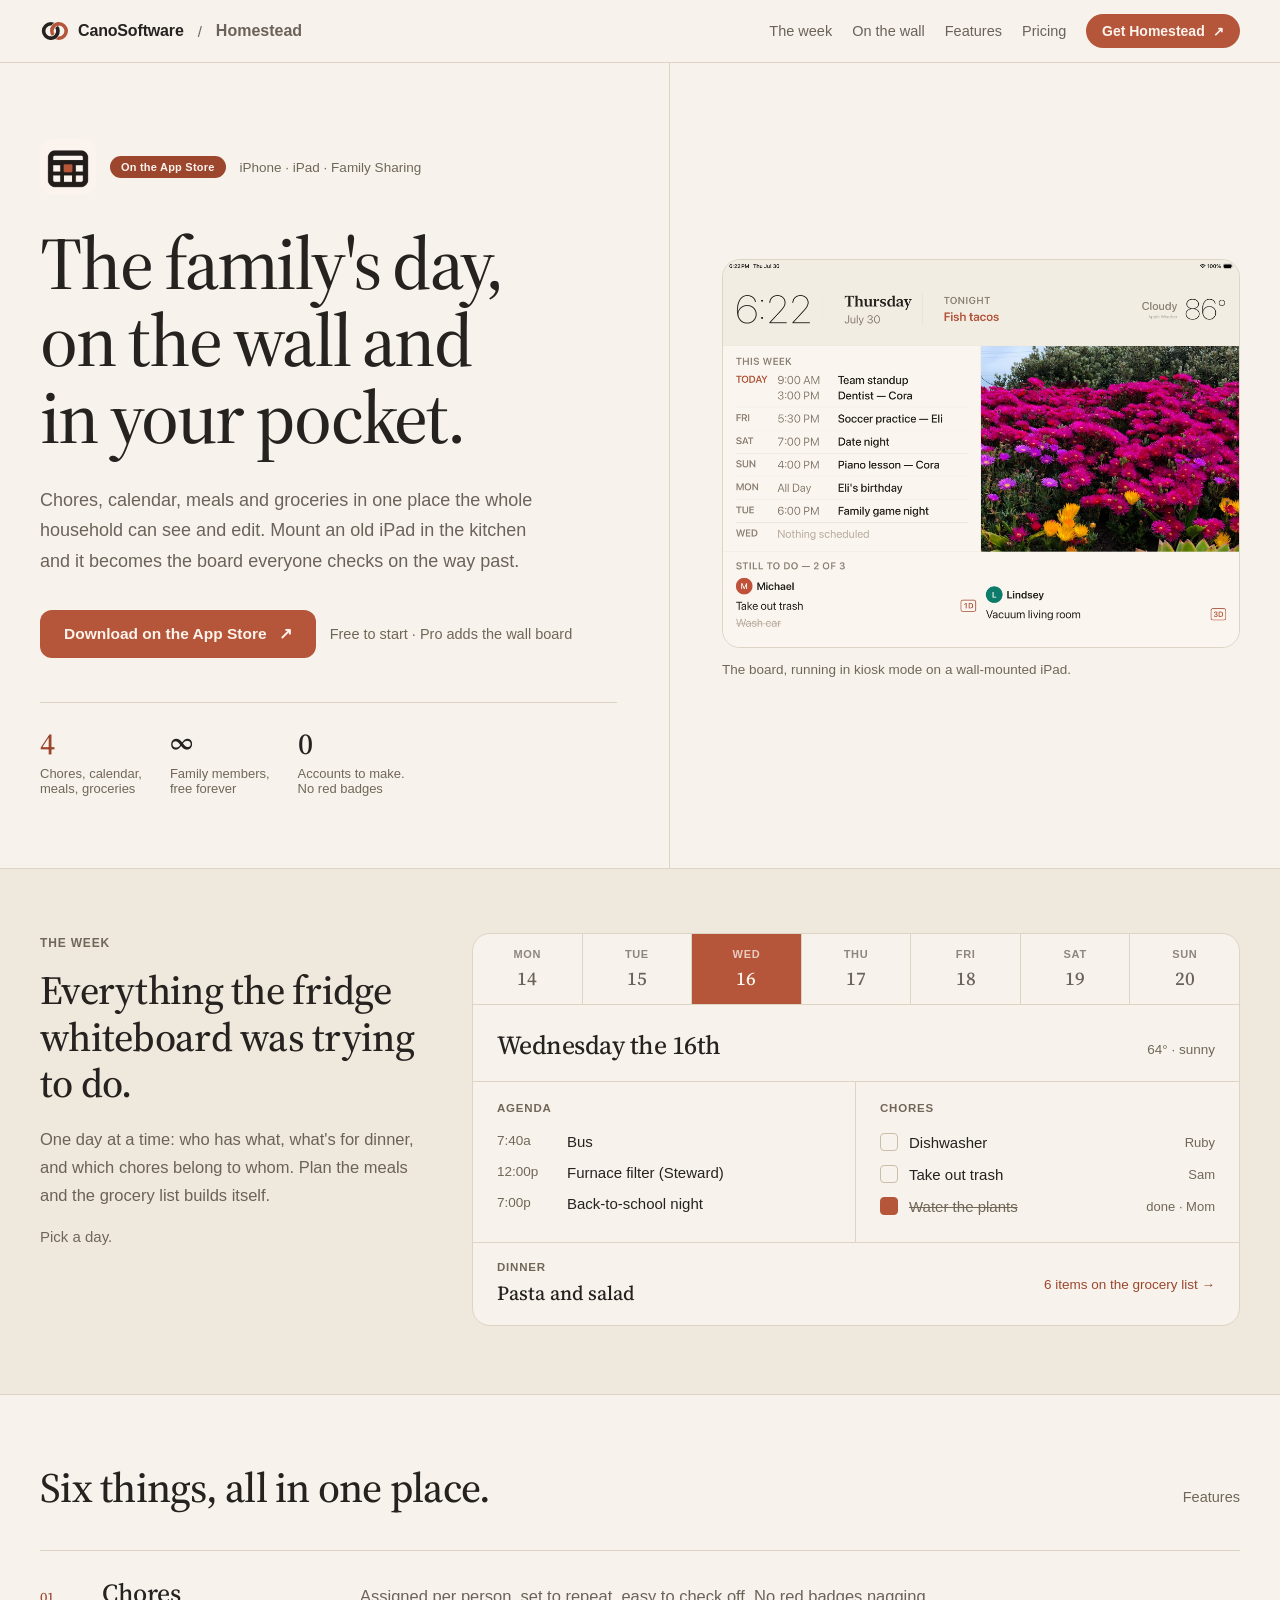
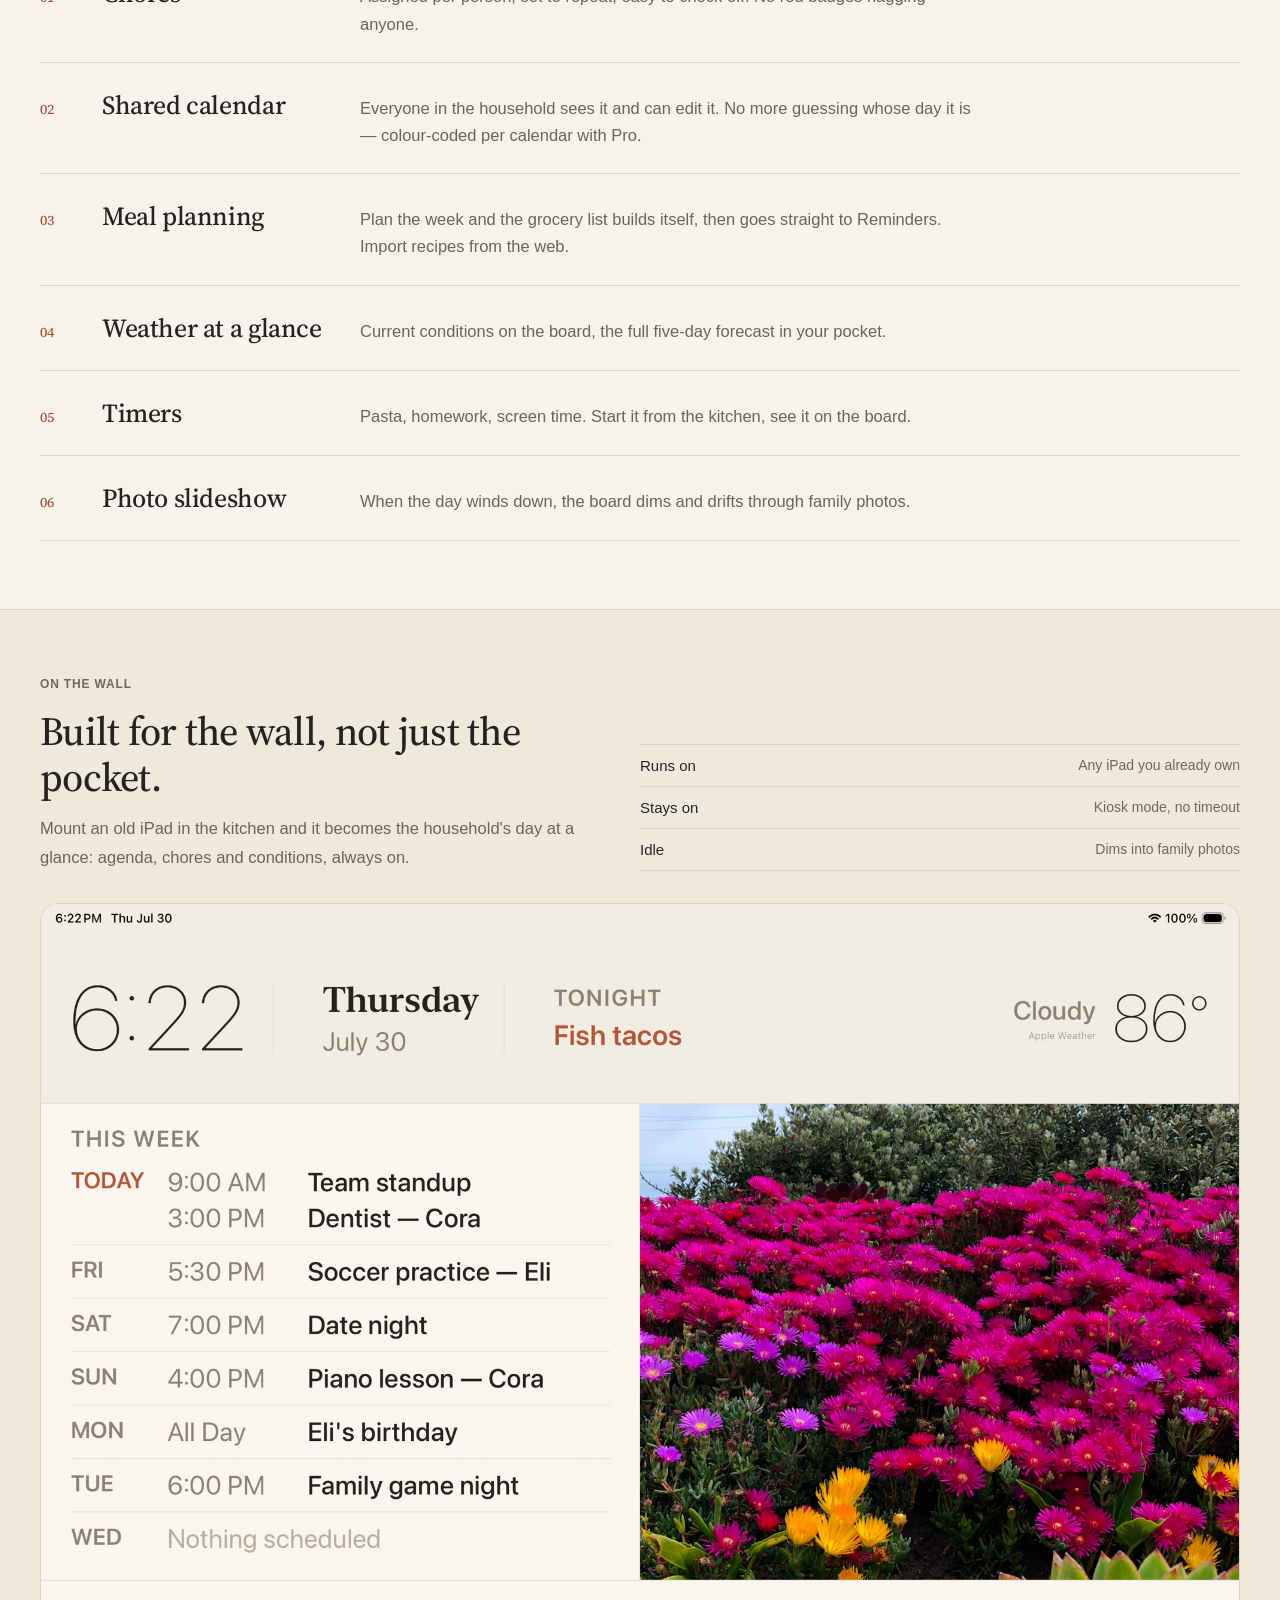
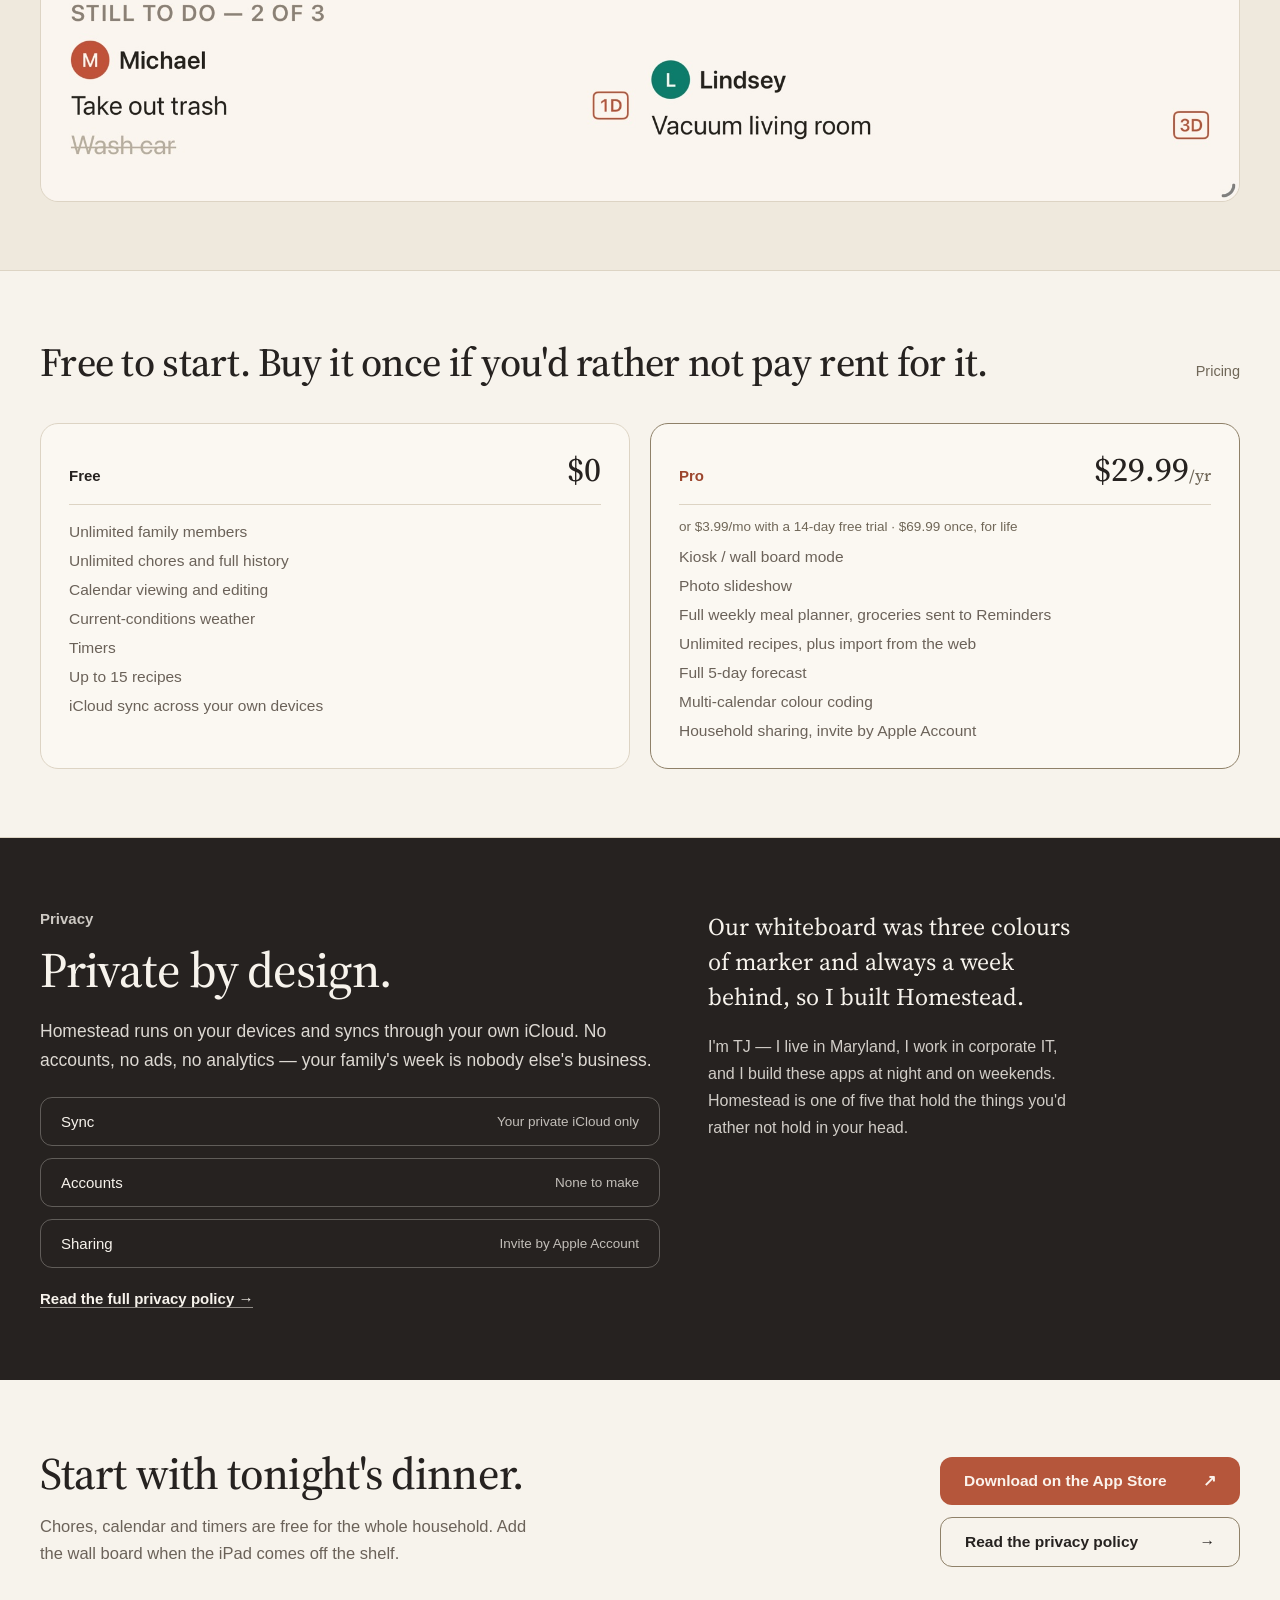
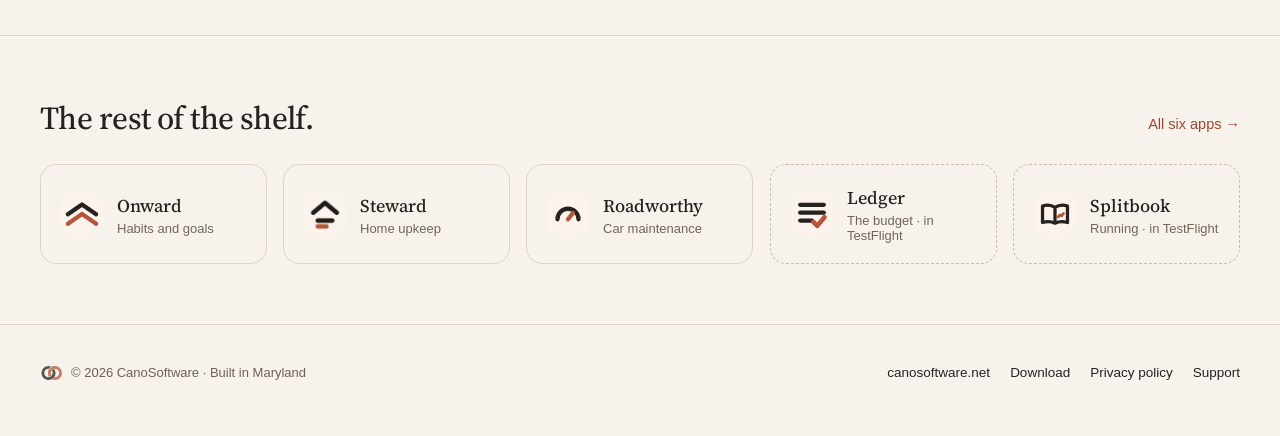
==== commit ba6ac510: "Add Splitbook to the homepage and split apps by where data lives The rotator now holds six apps in t" ====
--- a/homestead/index.html
+++ b/homestead/index.html
@@ -292,13 +292,14 @@
     <div style="max-width:1280px;margin:0 auto;padding:60px 40px">
       <div style="display:flex;align-items:baseline;justify-content:space-between;gap:20px;flex-wrap:wrap;margin-bottom:24px">
         <h2 style="font-family:'Source Serif 4',ui-serif,Georgia,'Iowan Old Style','Palatino Linotype',serif;font-size:clamp(1.4rem,3vw,2rem);font-weight:500;letter-spacing:-0.018em;margin:0">The rest of the shelf.</h2>
-        <a href="/index.html" style="font-size:14.5px">All five apps →</a>
+        <a href="/index.html" style="font-size:14.5px">All six apps →</a>
       </div>
       <div style="display:grid;grid-template-columns:repeat(auto-fit,minmax(220px,1fr));gap:16px">
         <a href="/onward/" data-magnet="1" style="display:flex;align-items:center;gap:14px;padding:20px;border:1px solid var(--border);border-radius:16px;color:var(--text-primary)"><img src="/icons/onward-icon.svg" alt="" style="width:42px;height:42px;border-radius:10px;background:var(--surface-sunken)"><div><div style="font-family:'Source Serif 4',ui-serif,Georgia,serif;font-size:18px;font-weight:500">Onward</div><div style="font-size:13px;color:var(--text-tertiary);margin-top:3px">Habits and goals</div></div></a>
         <a href="/steward/" data-magnet="1" style="display:flex;align-items:center;gap:14px;padding:20px;border:1px solid var(--border);border-radius:16px;color:var(--text-primary)"><img src="/icons/steward-icon.png" alt="" style="width:42px;height:42px;border-radius:10px;background:var(--surface-sunken)"><div><div style="font-family:'Source Serif 4',ui-serif,Georgia,serif;font-size:18px;font-weight:500">Steward</div><div style="font-size:13px;color:var(--text-tertiary);margin-top:3px">Home upkeep</div></div></a>
         <a href="/roadworthy/" data-magnet="1" style="display:flex;align-items:center;gap:14px;padding:20px;border:1px solid var(--border);border-radius:16px;color:var(--text-primary)"><img src="/icons/roadworthy-icon.svg" alt="" style="width:42px;height:42px;border-radius:10px;background:var(--surface-sunken)"><div><div style="font-family:'Source Serif 4',ui-serif,Georgia,serif;font-size:18px;font-weight:500">Roadworthy</div><div style="font-size:13px;color:var(--text-tertiary);margin-top:3px">Car maintenance</div></div></a>
-        <a href="https://ledger.canosoftware.net" data-magnet="1" style="display:flex;align-items:center;gap:14px;padding:20px;border:1px dashed var(--border-strong);border-radius:16px;color:var(--text-primary)"><img src="/icons/ledger-icon.svg" alt="" style="width:42px;height:42px;border-radius:10px;background:var(--surface-sunken)"><div><div style="font-family:'Source Serif 4',ui-serif,Georgia,serif;font-size:18px;font-weight:500">Ledger</div><div style="font-size:13px;color:var(--text-tertiary);margin-top:3px">Coming soon</div></div></a>
+        <a href="https://ledger.canosoftware.net" data-magnet="1" style="display:flex;align-items:center;gap:14px;padding:20px;border:1px dashed var(--border-strong);border-radius:16px;color:var(--text-primary)"><img src="/icons/ledger-icon.svg" alt="" style="width:42px;height:42px;border-radius:10px;background:var(--surface-sunken)"><div><div style="font-family:'Source Serif 4',ui-serif,Georgia,serif;font-size:18px;font-weight:500">Ledger</div><div style="font-size:13px;color:var(--text-tertiary);margin-top:3px">The budget · in TestFlight</div></div></a>
+        <a href="/splitbook/" data-magnet="1" style="display:flex;align-items:center;gap:14px;padding:20px;border:1px dashed var(--border-strong);border-radius:16px;color:var(--text-primary)"><img src="/icons/splitbook-icon.svg" alt="" style="width:42px;height:42px;border-radius:10px;background:var(--surface-sunken)"><div><div style="font-family:'Source Serif 4',ui-serif,Georgia,serif;font-size:18px;font-weight:500">Splitbook</div><div style="font-size:13px;color:var(--text-tertiary);margin-top:3px">Running · in TestFlight</div></div></a>
       </div>
     </div>
   </section>
